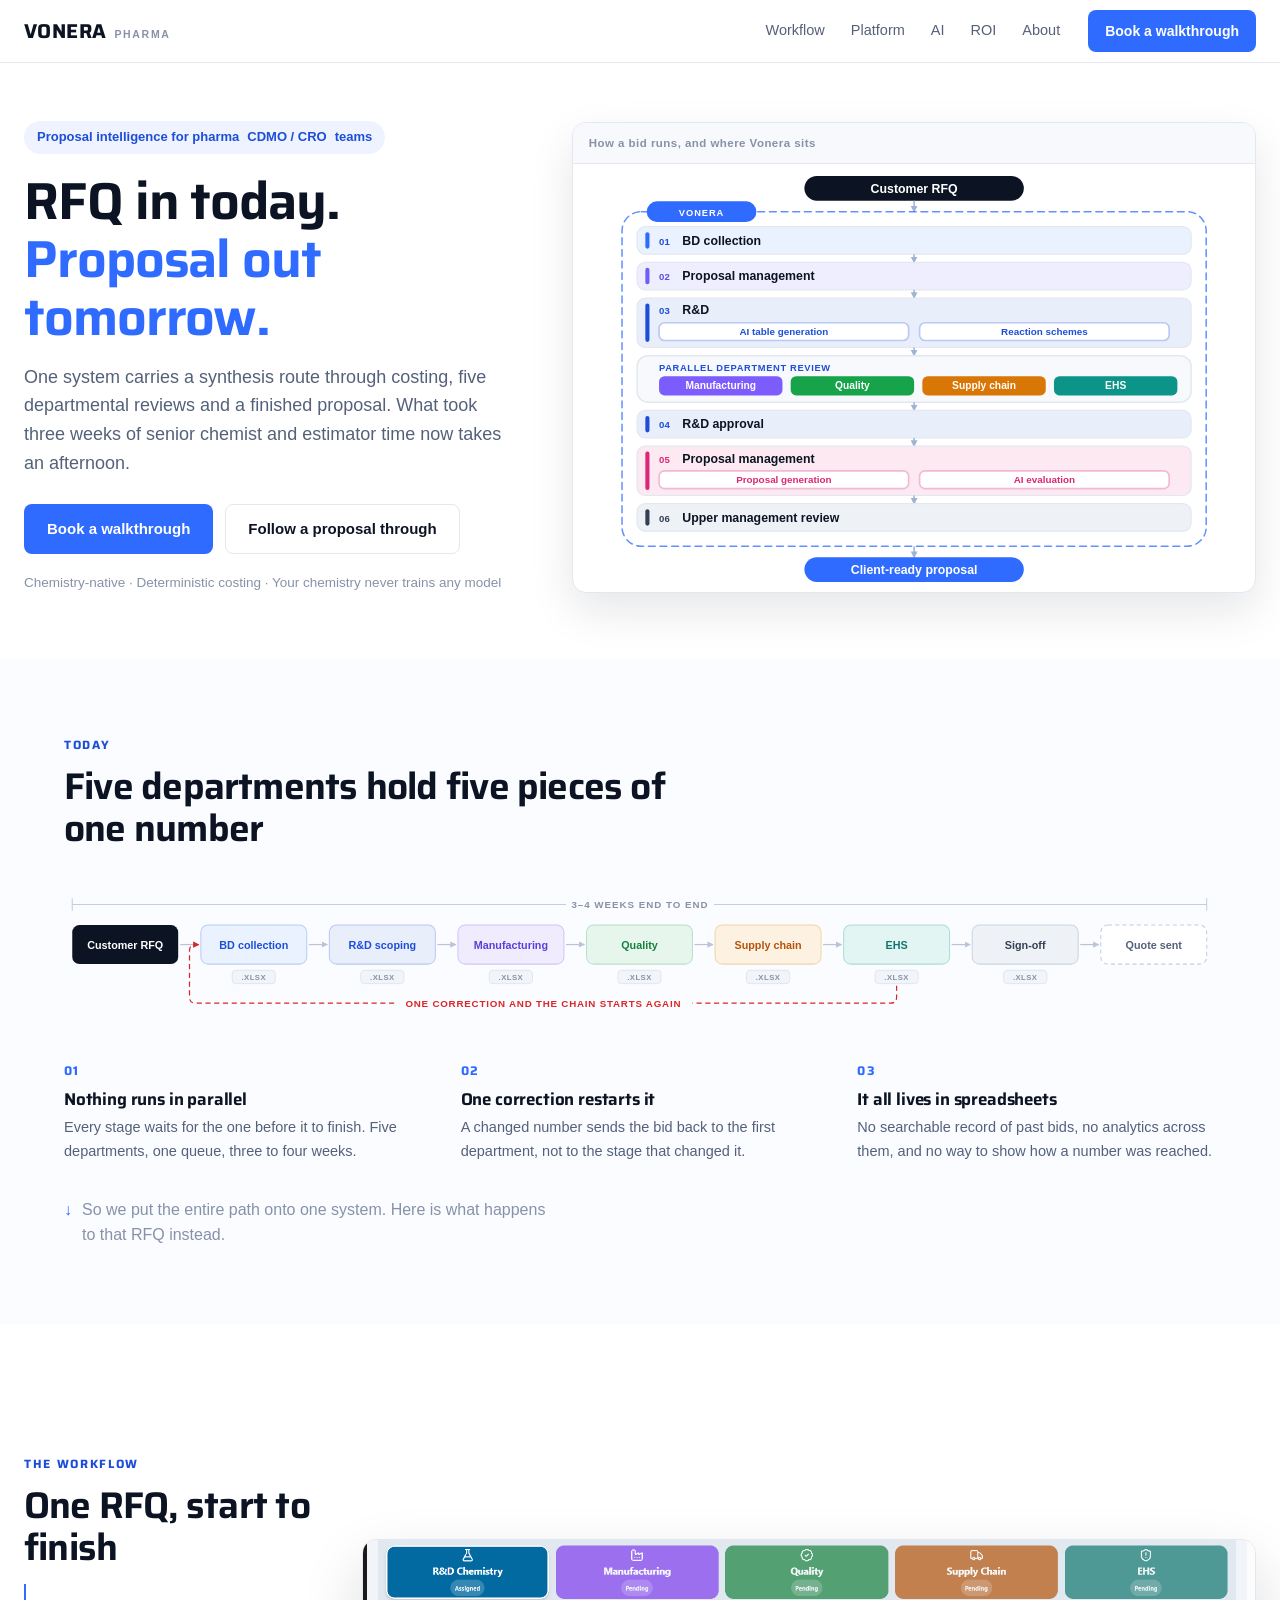
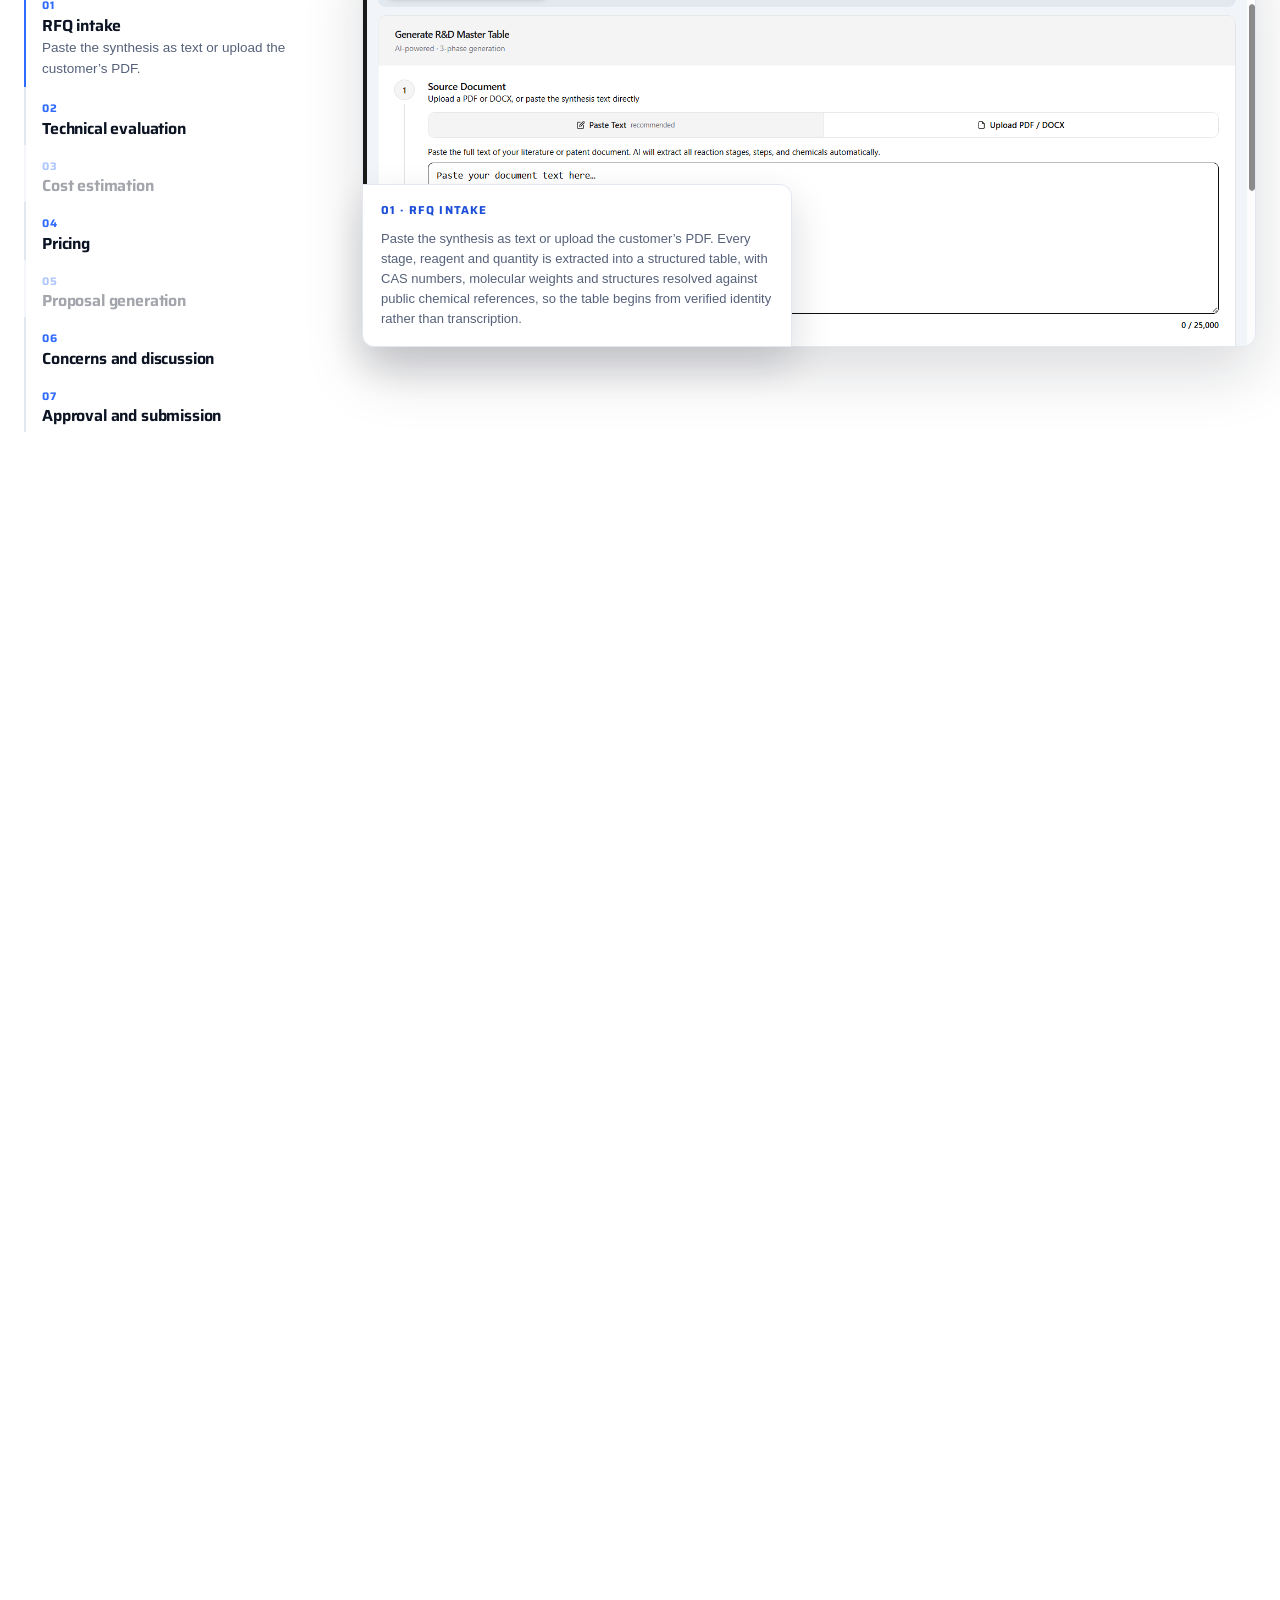
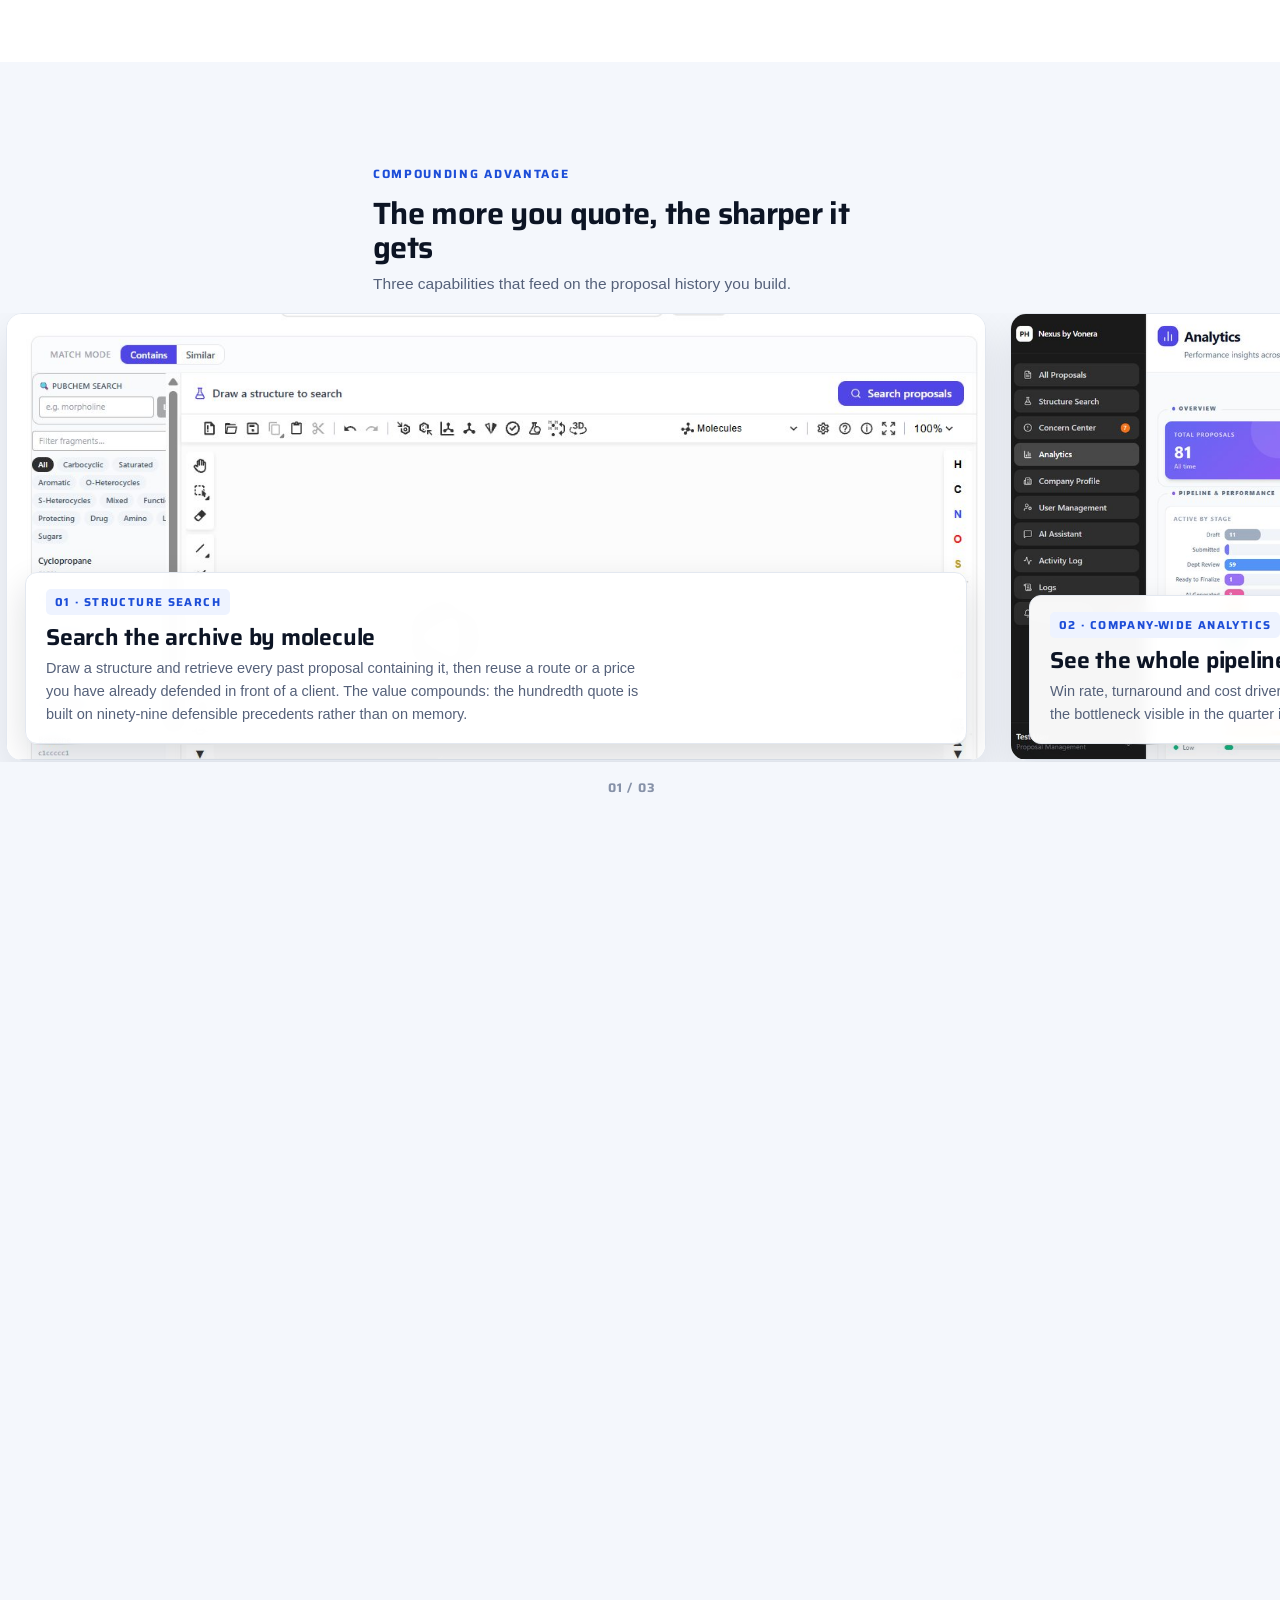
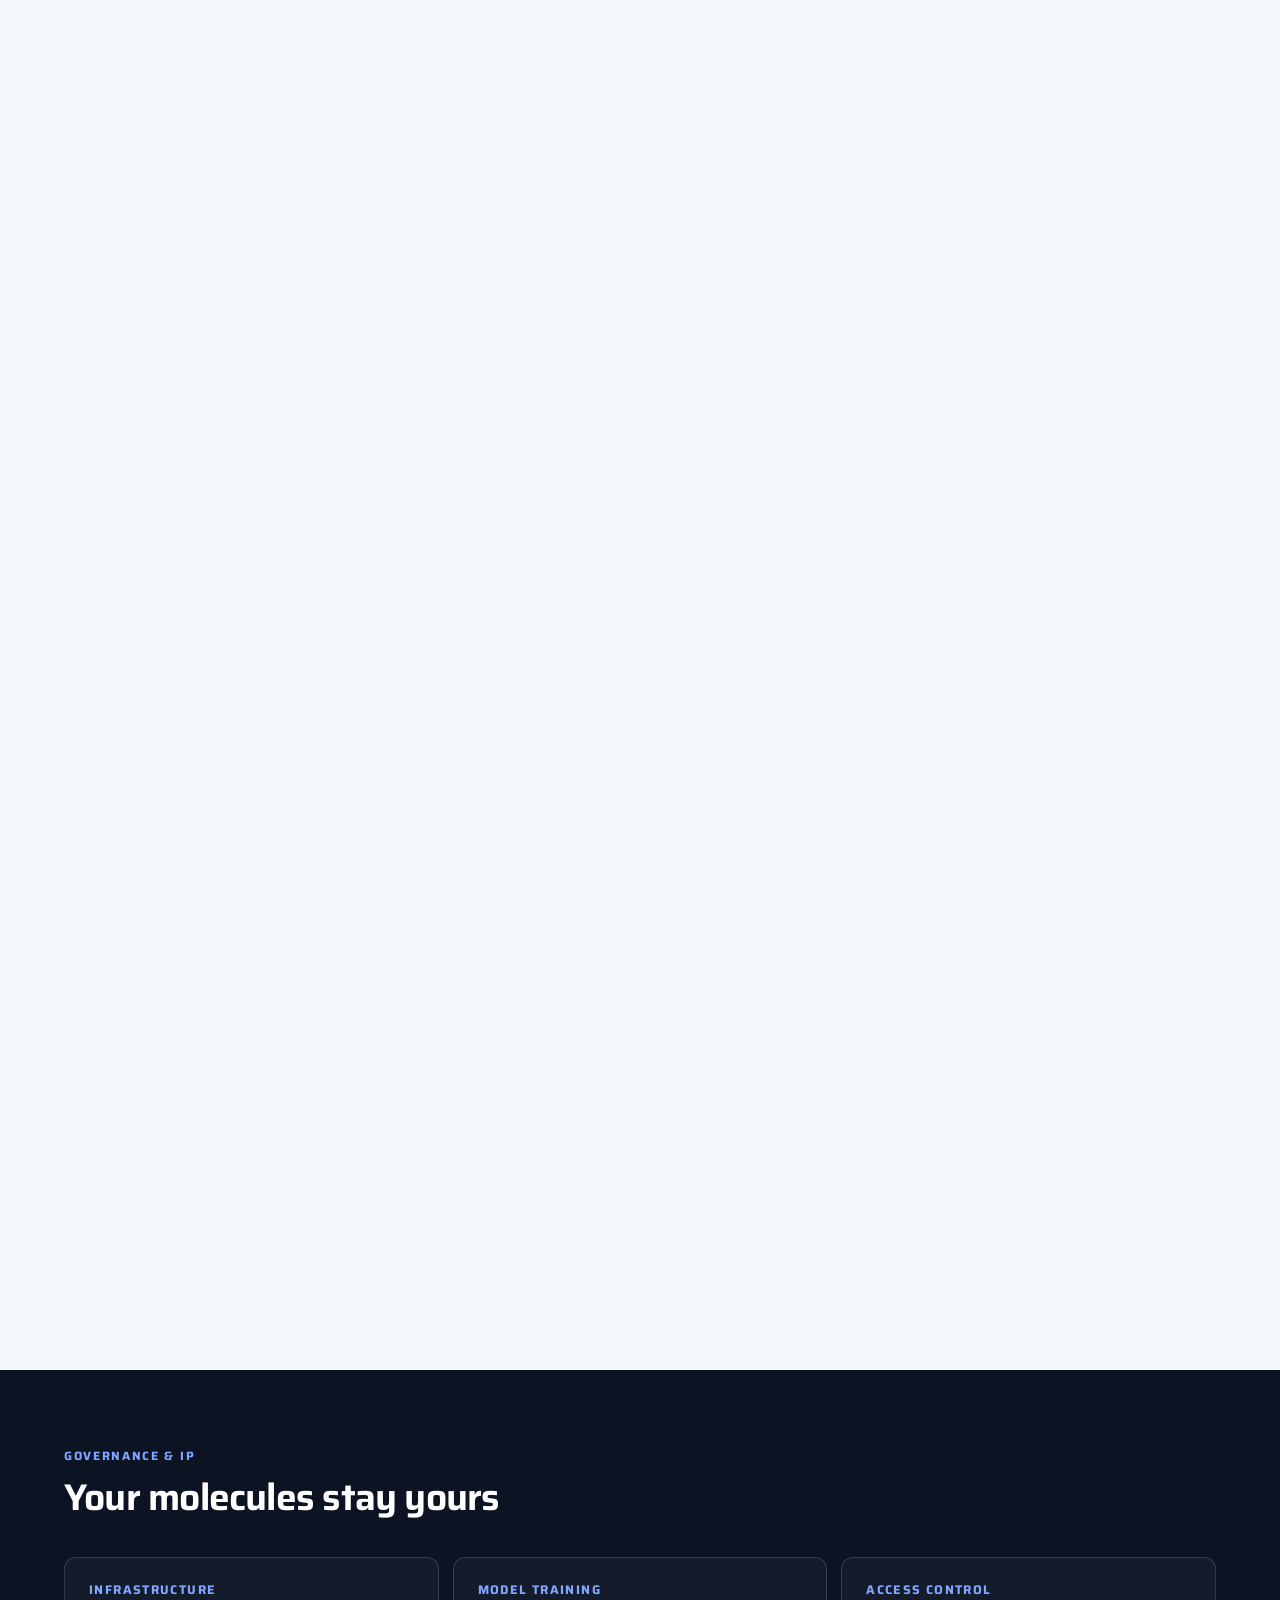
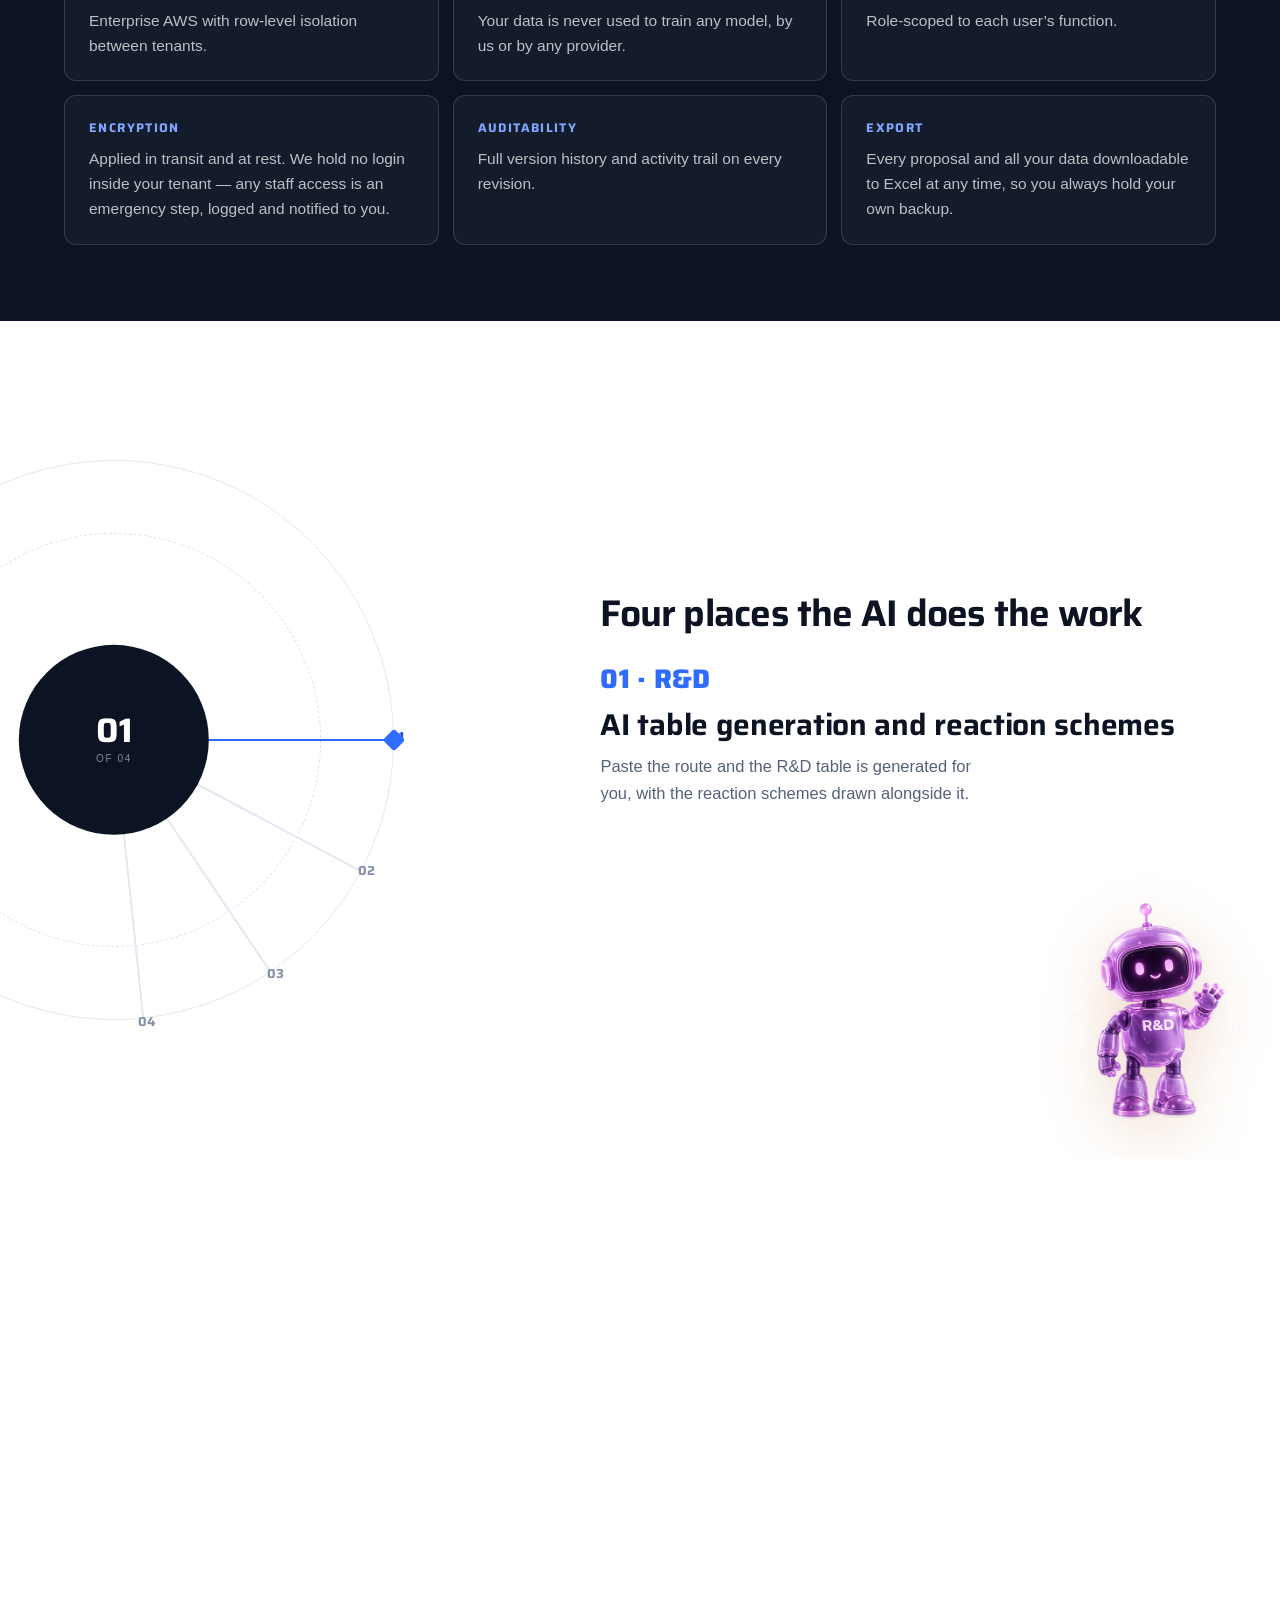
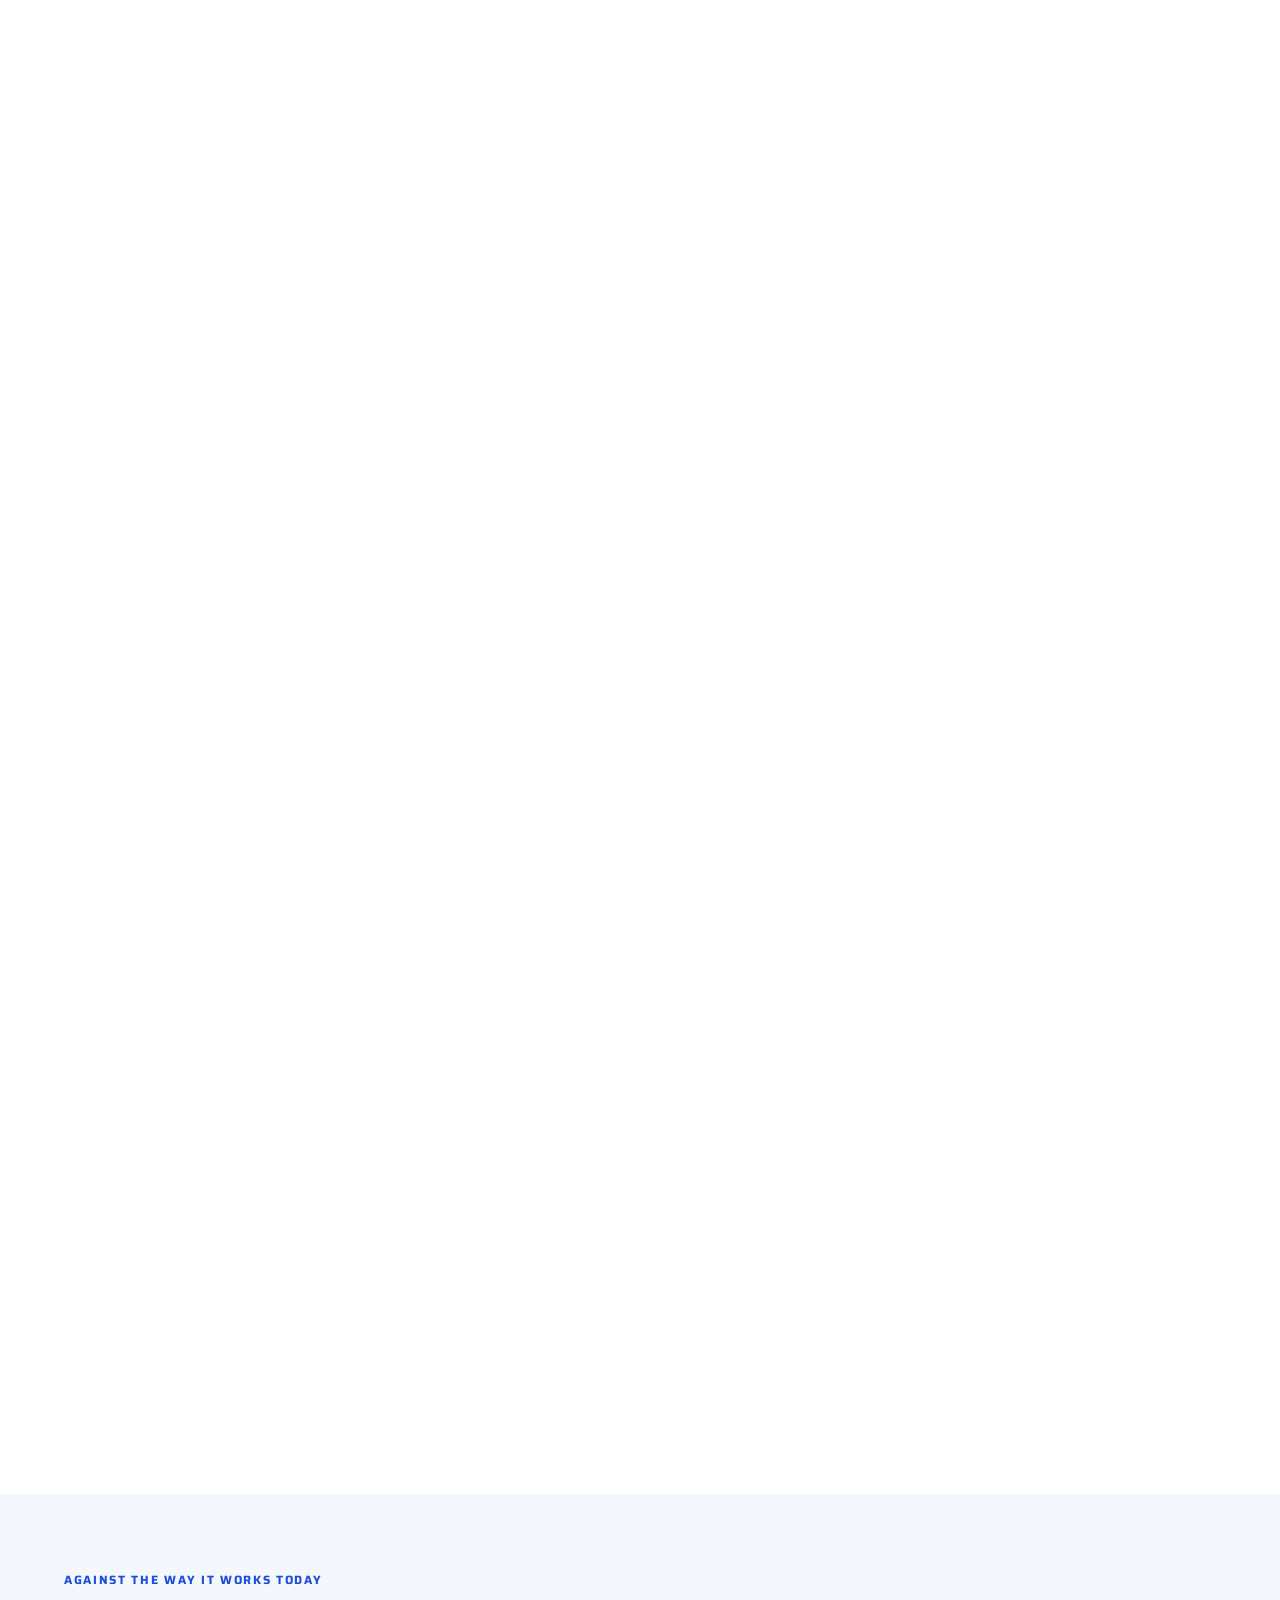
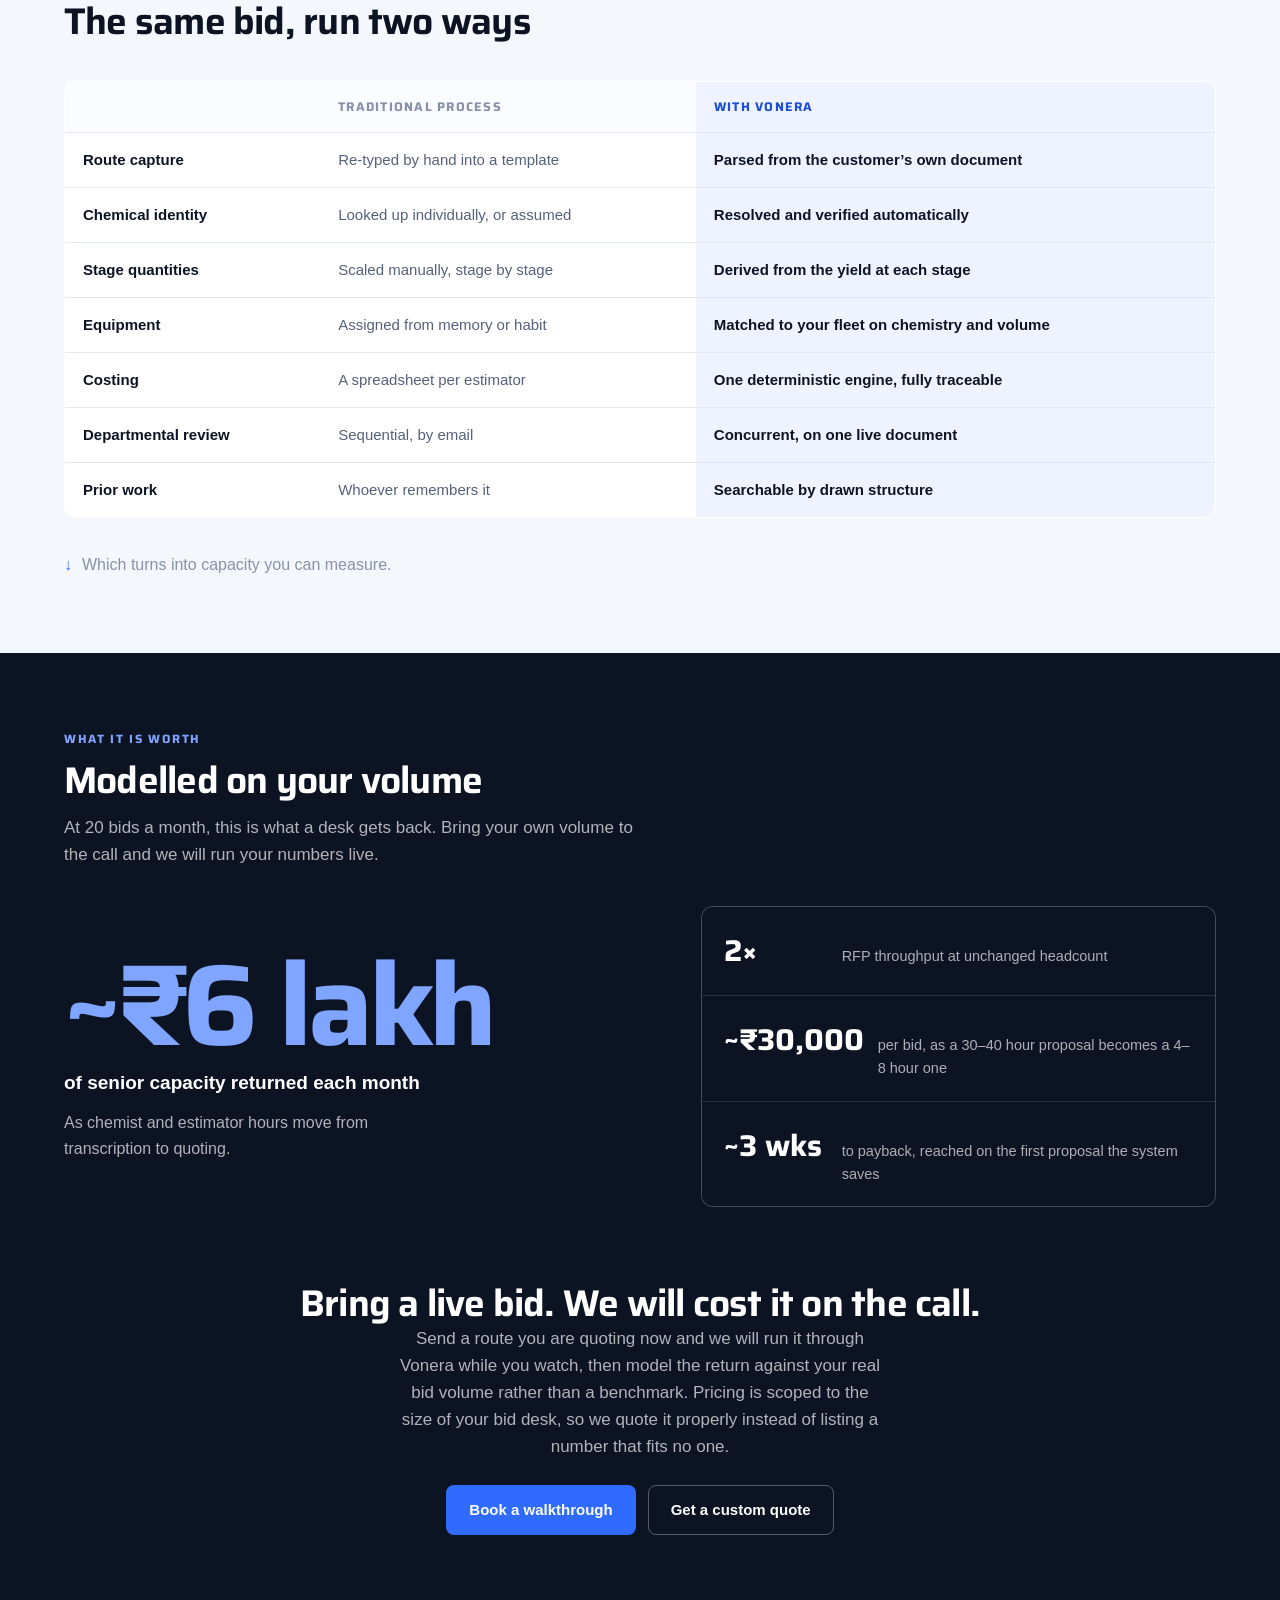
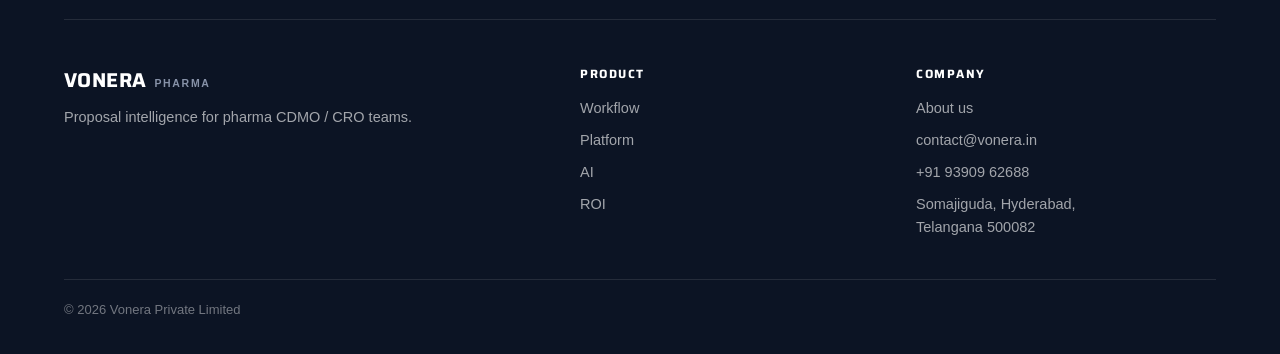
==== index.html @ 65f508df "Encryption card: no standing Vonera login, break-glass access only" ====
<!DOCTYPE html>
<html lang="en-IN">
<head>
<meta charset="UTF-8">
<meta name="viewport" content="width=device-width,initial-scale=1">
<title>Vonera — Proposal Intelligence for Pharma CDMO / CRO</title>
<link rel="icon" type="image/png" href="assets/favicon.png">
<meta name="description" content="Vonera carries a customer's synthesis route through costing, five departmental reviews and a branded proposal on one system that reads the chemistry rather than merely storing it.">
<style>
@font-face{font-family:'Saira';src:url('assets/Saira-Var.ttf') format('truetype');font-weight:100 900;font-style:normal;font-display:swap}
:root{
  --bg:#FFFFFF;--tint:#F4F7FC;--tint2:#FAFCFF;
  --ink:#0C1424;--mut:#55617A;--faint:#8792A8;
  --line:#E3E8F0;--blue:#2F6BFF;--blue-dk:#1D4ED8;--blue-tint:#EEF3FF;
  --sans:-apple-system,BlinkMacSystemFont,"Segoe UI",Roboto,"Helvetica Neue",Arial,sans-serif;
  --display:'Saira',var(--sans);--wrap:1200px;--wide:1620px;--navh:62px;
}
*{margin:0;padding:0;box-sizing:border-box}
html{-webkit-text-size-adjust:100%;scroll-behavior:smooth}
body{background:var(--bg);color:var(--ink);font-family:var(--sans);font-size:16px;line-height:1.6;-webkit-font-smoothing:antialiased}
img{display:block;max-width:100%}
a{color:inherit;text-decoration:none}
h1,h2,h3{font-family:var(--display);font-weight:650;letter-spacing:-.021em;line-height:1.12}
h1{font-size:clamp(32px,4.2vw,52px)}
h2{font-size:clamp(25px,2.9vw,38px)}
h3{font-size:17px;letter-spacing:-.01em}
.wrap{max-width:var(--wrap);margin:0 auto;padding:0 24px}
.wrap-wide{max-width:var(--wide);margin:0 auto;padding:0 24px}
section{padding:76px 0}
.tint{background:var(--tint)}.tint2{background:var(--tint2)}
.dark{background:var(--ink);color:#fff}
.dark h2,.dark h3{color:#fff}.dark p{color:rgba(255,255,255,.68)}
.eyebrow{font-family:var(--display);font-size:12px;font-weight:700;letter-spacing:.14em;text-transform:uppercase;color:var(--blue-dk);margin-bottom:12px}
.dark .eyebrow{color:#7FA5FF}
.lede{color:var(--mut);font-size:17px;max-width:62ch}
.dark .lede{color:rgba(255,255,255,.68)}
.sec-head{margin-bottom:38px;max-width:70ch}
.sec-head h2+.lede{margin-top:12px}
.handoff{margin-top:34px;font-size:16px;color:var(--faint);max-width:56ch;display:flex;gap:10px}
.handoff::before{content:"↓";color:var(--blue);font-weight:700}
.dark .handoff{color:rgba(255,255,255,.5)}

.nav{position:sticky;top:0;z-index:60;background:rgba(255,255,255,.93);backdrop-filter:saturate(180%) blur(12px);border-bottom:1px solid var(--line)}
.nav-in{max-width:var(--wide);margin:0 auto;padding:0 24px;height:var(--navh);display:flex;align-items:center;gap:28px}
.brand{font-family:var(--display);font-weight:700;font-size:20px;letter-spacing:.02em;display:flex;align-items:baseline;gap:8px}
.brand span{font-family:var(--sans);font-size:10.5px;font-weight:600;letter-spacing:.16em;color:var(--faint);text-transform:uppercase}
.nav-links{display:flex;gap:26px;margin-left:auto}
.nav-links a{font-size:14.5px;color:var(--mut);font-weight:500}
.nav-links a:hover{color:var(--ink)}
.nav-cta{display:flex;align-items:center;gap:12px}
.btn{display:inline-flex;align-items:center;justify-content:center;gap:8px;font-weight:600;font-size:15px;padding:12px 22px;border-radius:8px;border:1px solid transparent;cursor:pointer;white-space:nowrap;transition:background .18s,border-color .18s,color .18s}
.btn-pri{background:var(--blue);color:#fff}.btn-pri:hover{background:var(--blue-dk)}
.btn-sec{background:#fff;color:var(--ink);border-color:var(--line)}.btn-sec:hover{border-color:var(--blue);color:var(--blue-dk)}
.btn-sm{padding:9px 16px;font-size:14px}
.dark .btn-sec{background:transparent;color:#fff;border-color:rgba(255,255,255,.3)}.dark .btn-sec:hover{border-color:#fff}
.burger{display:none;margin-left:auto;background:none;border:1px solid var(--line);border-radius:8px;padding:9px 11px;cursor:pointer}
.burger i{display:block;width:18px;height:2px;background:var(--ink);border-radius:2px}.burger i+i{margin-top:4px}

/* 1 hero */
.hero{padding:58px 0 66px}
.hero-grid{display:grid;grid-template-columns:minmax(0,.92fr) minmax(0,1.28fr);gap:56px;align-items:center}
.badge{display:inline-flex;gap:8px;background:var(--blue-tint);color:var(--blue-dk);font-size:13px;font-weight:600;padding:6px 13px;border-radius:100px;margin-bottom:18px}
.hero h1{margin-bottom:16px}.hero h1 em{font-style:normal;color:var(--blue)}
.hero .lede{font-size:18px;max-width:50ch}
.hero-cta{display:flex;gap:12px;margin-top:26px;flex-wrap:wrap}
.hero-note{margin-top:18px;font-size:13.5px;color:var(--faint)}
.shot{border:1px solid var(--line);border-radius:12px;overflow:hidden;background:#fff;box-shadow:0 18px 44px rgba(12,20,36,.10)}
.shot-bar{display:flex;align-items:center;gap:6px;padding:9px 12px;background:#F7F9FC;border-bottom:1px solid var(--line)}
.shot-bar i{width:9px;height:9px;border-radius:50%;background:#D6DCE6}
.shot-bar span{margin-left:8px;font-size:11.5px;color:var(--faint)}


/* hero workflow diagram — first-pass layout, to be iterated on */
.flowcard{background:#fff;border:1px solid var(--line);border-radius:14px;overflow:hidden;box-shadow:0 18px 44px rgba(12,20,36,.10)}
.flowcard .flow-wrap{overflow-x:auto}
.flowcard-top{padding:11px 16px;background:#F7F9FC;border-bottom:1px solid var(--line);display:flex;align-items:center;gap:12px}
.flowcard-top span{font-size:11.5px;font-weight:600;letter-spacing:.04em;color:var(--faint)}
.flow-view{display:none;margin-left:auto;flex:none;background:#fff;border:1px solid var(--line);border-radius:7px;color:var(--blue);font-family:inherit;font-size:12px;font-weight:700;letter-spacing:.03em;padding:6px 14px;cursor:pointer}
.flow-view:hover{border-color:var(--blue)}
.flow-modal{display:none;position:fixed;inset:0;z-index:120;background:rgba(12,20,36,.55);padding:14px;align-items:center;justify-content:center}
.flow-modal.open{display:flex}
.flow-modal-panel{background:#fff;border-radius:14px;width:100%;max-width:760px;max-height:100%;display:flex;flex-direction:column;overflow:hidden;box-shadow:0 24px 60px rgba(12,20,36,.35)}
.flow-modal-top{display:flex;align-items:center;gap:12px;padding:11px 8px 11px 16px;background:#F7F9FC;border-bottom:1px solid var(--line)}
.flow-modal-top span{font-size:11.5px;font-weight:600;letter-spacing:.04em;color:var(--faint)}
.flow-close{margin-left:auto;flex:none;background:none;border:0;color:var(--ink);font-size:26px;line-height:1;padding:2px 12px;cursor:pointer}
.flow-modal-body{overflow:auto;-webkit-overflow-scrolling:touch}
/* fit the whole diagram in the overlay rather than making it scroll again */
.flow-modal .flow{min-width:0}
.flow{display:block;width:100%;min-width:400px;height:auto;padding:12px 12px 10px;font-family:var(--sans)}
.flow text{font-size:9px;font-weight:600;fill:var(--ink)}
.flow .num{font-size:7px;font-weight:800;letter-spacing:.01em}
.flow .t-sm{font-size:6.8px;font-weight:700;fill:var(--blue-dk);letter-spacing:.07em;text-transform:uppercase}
.flow .t-c{font-size:7.2px;font-weight:600}
.flow .t-w{fill:#fff}
.flow .t-w2{fill:#fff;font-size:7.5px;font-weight:700}
.flow .t-tag{fill:#fff;font-size:6.8px;font-weight:700;letter-spacing:.1em}
.flow .bx{fill:none;stroke:var(--blue);stroke-width:1.1;stroke-dasharray:5 3.5;stroke-linecap:round;opacity:.75}
.flow .tag{fill:var(--blue)}
.flow .nd{stroke:var(--line);stroke-width:.9}
.flow .band{fill:#F7F9FC;stroke:var(--line);stroke-width:1.1}
.flow .chip{fill:#fff;stroke-width:1.2}
.flow .dchip{stroke:none}
.flow .accent{stroke:none}
.flow .pill-in{fill:var(--ink)}
.flow .pill-out{fill:var(--blue)}
.flow .ar{stroke:#9FB3D4;stroke-width:1.1;fill:none;marker-end:url(#fcAr)}

/* per-stage colour identity, so every box reads as its own thing at a glance */
.flow .fill-1{fill:#EAF1FF}      .flow .fill-1-solid{fill:#2F6BFF}   .flow .c-1{fill:#1D4ED8}
.flow .fill-2{fill:#EFEEFE}      .flow .fill-2-solid{fill:#6D5EF5}   .flow .c-2{fill:#5B4FE0}
.flow .fill-3{fill:#E9EEFB}      .flow .fill-3-solid{fill:#1D4ED8}   .flow .c-3{fill:#1D4ED8}
.flow .fill-5{fill:#FCE9F2}      .flow .fill-5-solid{fill:#DB2777}   .flow .c-5{fill:#DB2777}
.flow .fill-6{fill:#EEF1F5}      .flow .fill-6-solid{fill:#334155}   .flow .c-6{fill:#334155}
.flow .chip-3{stroke:#B9C9F5}    .flow .chip-3.t-c,.flow text.c-3{fill:#1D4ED8}
.flow .chip-5{stroke:#F3B8D6}    .flow .chip-5.t-c{fill:#DB2777}
.flow .fill-mfg{fill:#7C5CFC}
.flow .fill-qa{fill:#16A34A}
.flow .fill-sc{fill:#D97706}
.flow .fill-ehs{fill:#0D9488}

/* 2 problem row — three across, one horizontal band */
.costs{display:grid;grid-template-columns:repeat(3,1fr);gap:38px;margin-top:30px}
.cost b{display:block;font-family:var(--display);font-size:12.5px;font-weight:700;color:var(--blue);letter-spacing:.1em;margin-bottom:9px}
.cost h3{margin-bottom:7px}
.cost p{color:var(--mut);font-size:14.5px}

/* 2 alternating cost rows */
.alt{margin-top:10px}
.alt-row{display:grid;grid-template-columns:1fr 1fr;gap:44px;align-items:center;padding:38px 0}
.alt-row+.alt-row{border-top:1px solid var(--line)}
.alt-row .fig{font-family:var(--display);font-size:clamp(72px,9vw,132px);font-weight:700;line-height:.9;letter-spacing:-.04em;
  color:transparent;-webkit-text-stroke:1.5px #C7D3E8}
.alt-row.rev .fig{order:1;text-align:right}
.alt-row.rev .txt{order:2}
.alt-row h3{font-size:22px;margin-bottom:8px}
.alt-row p{color:var(--mut);font-size:15.5px;max-width:46ch}
html.has-js .sl{opacity:0;transform:translateX(-54px);transition:opacity .7s cubic-bezier(.2,.7,.2,1),transform .7s cubic-bezier(.2,.7,.2,1)}
html.has-js .sr{opacity:0;transform:translateX(54px);transition:opacity .7s cubic-bezier(.2,.7,.2,1),transform .7s cubic-bezier(.2,.7,.2,1)}
html.has-js .sl.in,html.has-js .sr.in{opacity:1;transform:none}

/* 3 workflow scene — bigger visual + detail panel */
.scene{position:relative;padding:0}
.scene-sticky{position:sticky;top:var(--navh);height:calc(100vh - var(--navh));min-height:560px;display:flex;align-items:center}
.scene-track{height:300vh}
.scene-grid{display:grid;grid-template-columns:minmax(0,.5fr) minmax(0,1.5fr);gap:40px;align-items:center;width:100%}
.scene-head{margin-bottom:16px}
.rail{list-style:none}
.stage{padding:7px 0 7px 16px;border-left:2px solid var(--line);cursor:pointer;transition:border-color .35s,opacity .35s}
.stage.on{border-left-color:var(--blue)}
.stage:not(.on){opacity:.38}
.stage b{font-family:var(--display);font-size:11px;font-weight:700;color:var(--blue);letter-spacing:.1em}
.stage h3{margin:0;font-size:16px}
.stage p{font-size:13.5px;color:var(--mut);max-height:0;overflow:hidden;opacity:0;transition:max-height .4s ease,opacity .3s}
.stage.on p{max-height:70px;opacity:1;margin-top:2px}
.stage-vis{position:relative}
.screens{position:relative;aspect-ratio:1500/683;width:100%;max-height:calc(100vh - 196px);margin-inline:auto;border:1px solid var(--line);border-radius:14px;overflow:hidden;background:#fff;box-shadow:0 26px 60px rgba(12,20,36,.15)}
.screen{position:absolute;inset:0;opacity:0;transform:scale(1.015);transition:opacity .5s ease,transform .5s ease}
.screen.on{opacity:1;transform:none}
.screen img{width:100%;height:100%;object-fit:cover;object-position:top center}
/* the detail pop-up */
.details{position:absolute;left:0;bottom:0;height:170px;width:min(430px,56%);margin:0;z-index:3}
.detail{position:absolute;bottom:0;left:0;right:0;background:#fff;border:1px solid var(--line);border-radius:0 12px 0 12px;
  padding:16px 18px;box-shadow:0 18px 40px rgba(12,20,36,.16);opacity:0;transform:translateY(10px);
  transition:opacity .45s ease,transform .45s ease;pointer-events:none}
.detail.on{opacity:1;transform:none;pointer-events:auto}
.detail b{display:block;font-family:var(--display);font-size:11.5px;font-weight:700;letter-spacing:.1em;text-transform:uppercase;color:var(--blue-dk);margin-bottom:9px}
.detail ul{list-style:none}
.detail p{font-size:13px;color:var(--mut);line-height:1.55}
.detail li:last-child{margin-bottom:0}
.detail li::before{content:"";position:absolute;left:0;top:8px;width:7px;height:7px;border-radius:2px;background:var(--blue)}

/* 4 horizontal scroller */
.hs{position:relative;padding:0}
.hs-sticky{position:sticky;top:var(--navh);height:calc(100vh - var(--navh));min-height:560px;
  display:flex;flex-direction:column;justify-content:center;gap:16px;overflow:hidden}
.hs-track{height:230vh}
.hs-head{max-width:60ch}
.hs-head h2{font-size:clamp(23px,2.4vw,32px);margin-bottom:8px}
.hs-head .lede{font-size:15.5px}
.hs-viewport{overflow:hidden;width:100%}
.hs-row{display:flex;gap:24px;padding:0 max(24px,calc((100vw - var(--wide))/2 + 24px));will-change:transform}
.hs-card{position:relative;flex:0 0 min(980px,78vw);background:#fff;border:1px solid var(--line);border-radius:16px;overflow:hidden;box-shadow:0 18px 44px rgba(12,20,36,.10)}
.hs-shot{background:#F7F9FC;border-bottom:1px solid var(--line);overflow:hidden}
.hs-shot img{width:100%;aspect-ratio:1500/683;max-height:calc(100vh - 236px);object-fit:cover;object-position:top center}
.hs-body{position:absolute;left:18px;right:18px;bottom:16px;background:rgba(255,255,255,.96);backdrop-filter:blur(8px);
  border:1px solid var(--line);border-radius:12px;padding:15px 20px 17px;box-shadow:0 14px 34px rgba(12,20,36,.14)}
.hs-tag{display:inline-block;font-family:var(--display);font-size:11.5px;font-weight:700;letter-spacing:.12em;
  text-transform:uppercase;color:var(--blue-dk);background:var(--blue-tint);padding:4px 9px;border-radius:5px;margin-bottom:10px}
.hs-body h3{font-size:clamp(18px,1.9vw,23px);margin-bottom:6px}
.hs-body p{color:var(--mut);font-size:14.5px;max-width:74ch}
.hs-meter{display:flex;align-items:center;gap:16px}
.hs-meter span{font-family:var(--display);font-size:12.5px;font-weight:700;letter-spacing:.1em;color:var(--faint)}
.hs-meter i{flex:1;max-width:240px;height:3px;background:var(--line);border-radius:3px;overflow:hidden;display:block}
.hs-meter b{display:block;height:100%;width:33%;background:var(--blue);border-radius:3px;transition:width .18s linear}

/* 5 AI wheel scene */
.wheel-scene{position:relative;padding:0}
.wheel-sticky{position:sticky;top:var(--navh);height:calc(100vh - var(--navh));display:flex;align-items:center;overflow:hidden}
.wheel-track{height:215vh}
.wheel-grid{display:grid;grid-template-columns:minmax(0,.9fr) minmax(0,1.1fr);gap:40px;align-items:center;width:100%}
.wheel{position:relative;width:min(560px,46vw);aspect-ratio:1;margin-left:min(-190px,-14vw)}
.wheel-ring{position:absolute;inset:0;border-radius:50%;border:1px solid var(--line)}
.wheel-ring.r2{inset:13%;border-style:dashed;border-color:#D9E2F2}
.wheel-rot{position:absolute;inset:0;transition:transform .7s cubic-bezier(.2,.7,.2,1)}
.tick{position:absolute;left:50%;top:50%;width:0;height:0;transform:rotate(var(--a))}
.tick i{position:absolute;left:0;top:-1px;width:calc(min(280px,23vw));height:2px;background:var(--line);transform-origin:left center;transition:background .35s}
.tick em{position:absolute;left:calc(min(280px,23vw) - 4px);top:-13px;font-family:var(--display);font-size:13px;font-weight:700;
  color:var(--faint);font-style:normal;transition:color .35s;transform:rotate(calc(-1 * var(--a) - var(--r,0deg)))}
.tick.on i{background:var(--blue)}
.tick.on em{color:var(--blue-dk)}
.wheel-hub{position:absolute;left:50%;top:50%;transform:translate(-50%,-50%);width:34%;aspect-ratio:1;border-radius:50%;
  background:var(--ink);color:#fff;display:flex;flex-direction:column;align-items:center;justify-content:center;text-align:center}
.wheel-hub b{font-family:var(--display);font-size:34px;font-weight:700;line-height:1}
.wheel-hub span{font-size:10px;letter-spacing:.16em;text-transform:uppercase;color:rgba(255,255,255,.5);margin-top:4px}
.wheel-pointer{position:absolute;left:calc(50% + min(280px,23vw));top:50%;width:16px;height:16px;transform:translate(-50%,-50%) rotate(45deg);
  background:var(--blue);border-radius:3px}
.wheel-text{position:relative;min-height:230px}
.wtext{position:absolute;inset:0;opacity:0;transform:translateY(16px);transition:opacity .5s ease,transform .5s ease;pointer-events:none}
.wtext.on{opacity:1;transform:none;pointer-events:auto}
.wtext b{display:block;font-family:var(--display);font-size:clamp(20px,2.1vw,27px);font-weight:800;color:var(--blue);letter-spacing:.01em;margin-bottom:6px}
.wtext h3{font-size:clamp(22px,2.4vw,30px);margin:8px 0 12px}
.wtext p{color:var(--mut);font-size:16.5px;max-width:44ch}

/* AI mascot — appears on the Manufacturing step only */
.ai-bot{position:absolute;right:2.5vw;bottom:0;width:clamp(150px,15vw,230px);height:auto;
  opacity:0;transform:translateY(26px) scale(.96);pointer-events:none;z-index:4;
  transition:opacity .5s cubic-bezier(.2,.7,.2,1),transform .5s cubic-bezier(.2,.7,.2,1);
  filter:drop-shadow(0 14px 30px rgba(180,90,20,.22))}
.ai-bot.on{opacity:1;transform:none}
@media(prefers-reduced-motion:reduce){.ai-bot{transition:none}}
@media(max-width:899px){.ai-bot{display:none}}

/* 6 comparison */
.cmp-wrap{overflow-x:auto}
.cmp{width:100%;border-collapse:collapse;border:1px solid var(--line);border-radius:12px;overflow:hidden;background:#fff}
.cmp th,.cmp td{padding:15px 18px;text-align:left;font-size:15px;border-bottom:1px solid var(--line)}
.cmp thead th{font-family:var(--display);font-size:12.5px;font-weight:700;letter-spacing:.1em;text-transform:uppercase;background:#FAFCFF;color:var(--faint)}
.cmp thead th:last-child{color:var(--blue-dk);background:var(--blue-tint)}
.cmp tbody tr:last-child td{border-bottom:none}
.cmp td:first-child{font-weight:600}
.cmp td:nth-child(2){color:var(--mut)}
.cmp td:last-child{background:var(--blue-tint);font-weight:600}

/* 7 ROI — asymmetric */
.roi{display:grid;grid-template-columns:1.15fr 1fr;gap:44px;align-items:center}
.roi-hero b{display:block;font-family:var(--display);font-size:clamp(64px,9vw,124px);font-weight:700;line-height:.92;letter-spacing:-.035em;color:#7FA5FF}
.roi-hero span{display:block;font-size:19px;font-weight:600;color:#fff;margin-top:10px}
.roi-hero p{margin-top:12px;max-width:38ch}
.roi-side{display:flex;flex-direction:column;gap:1px;background:rgba(255,255,255,.12);border:1px solid rgba(255,255,255,.12);border-radius:12px;overflow:hidden}
.roi-side div{background:var(--ink);padding:20px 22px;display:flex;align-items:baseline;gap:14px}
/* flex:none — otherwise the number is shrunk to min-width and spills over the label */
.roi-side b{font-family:var(--display);font-size:30px;font-weight:700;color:#fff;min-width:104px;flex:none;white-space:nowrap}
.roi-side span{font-size:14.5px;color:rgba(255,255,255,.66)}
.stat-note{margin-top:20px;font-size:13px;color:rgba(255,255,255,.42)}

/* 8 governance — spec sheet */
.spec{display:grid;grid-template-columns:repeat(3,minmax(0,1fr));gap:14px}

/* section 2: the problem on the left, governance in a dark panel on the right */

/* how a bid runs today: one queue, left to right */
.oldflow-wrap{overflow-x:auto;margin:0 0 38px}
.oldflow{display:block;width:100%;min-width:920px;height:auto;font-family:var(--sans)}
.oldflow text{font-size:10.5px;font-weight:600;fill:var(--mut)}
.oldflow .of-nd{fill:#fff;stroke:#D9E0EC;stroke-width:1}
.oldflow .of-bd{fill:#EAF1FF;stroke:#BACDF7}    .oldflow .t-bd{fill:#1D4ED8}
.oldflow .of-rd{fill:#E9EEFB;stroke:#B9C9F5}    .oldflow .t-rd{fill:#1D4ED8}
.oldflow .of-mfg{fill:#F0ECFE;stroke:#CFC4FB}   .oldflow .t-mfg{fill:#5B3FD9}
.oldflow .of-qa{fill:#E7F6EC;stroke:#B7E2C6}    .oldflow .t-qa{fill:#15803D}
.oldflow .of-sc{fill:#FDF2E2;stroke:#F0D6AA}    .oldflow .t-sc{fill:#B45309}
.oldflow .of-ehs{fill:#E3F5F3;stroke:#A9DDD8}   .oldflow .t-ehs{fill:#0F766E}
.oldflow .of-sign{fill:#EEF1F5;stroke:#CBD5E1}  .oldflow .t-sign{fill:#334155}
.oldflow .of-start{fill:var(--ink);stroke:none}
.oldflow .of-end{fill:#fff;stroke:#C3CDDE;stroke-width:1;stroke-dasharray:4 3}
.oldflow .of-w{fill:#fff}
.oldflow .of-ar{stroke:#B9C4D6;stroke-width:1.2;fill:none;marker-end:url(#ofAr)}
.oldflow .of-dim{stroke:#C3CDDE;stroke-width:1;fill:none}
.oldflow .of-dimt{font-size:9.5px;font-weight:700;letter-spacing:.1em;fill:var(--faint)}
.oldflow .of-chip{fill:#F1F4F9;stroke:#DFE5EF;stroke-width:.9}
.oldflow .of-chipt{font-size:7.5px;font-weight:700;letter-spacing:.06em;fill:#8792A8}
.oldflow .of-loop{stroke:#DC2626;stroke-width:1.2;fill:none;stroke-dasharray:5 3.5;marker-end:url(#ofLoop)}
.oldflow .of-loop-tail{marker-end:none}
.oldflow .of-loopt{font-size:9.5px;font-weight:700;letter-spacing:.08em;fill:#DC2626}
.spec>div{padding:22px 24px;border:1px solid rgba(255,255,255,.14);border-radius:12px;background:rgba(255,255,255,.035)}
.spec dt{font-family:var(--display);font-size:12.5px;font-weight:700;letter-spacing:.11em;text-transform:uppercase;color:#7FA5FF;margin-bottom:9px}
.spec dd{color:rgba(255,255,255,.72);font-size:15.5px;margin:0}

/* 9 close */
.close{text-align:center;padding-bottom:84px}
.close p{max-width:52ch;margin:0 auto 24px;font-size:17px}
.close-cta{display:flex;gap:12px;justify-content:center;flex-wrap:wrap}

footer{background:var(--ink);color:rgba(255,255,255,.62);padding:0 0 34px}
.foot{display:grid;grid-template-columns:1.6fr 1fr 1fr;gap:36px;padding-top:44px;border-top:1px solid rgba(255,255,255,.10)}
.foot h4{font-family:var(--display);font-size:12px;font-weight:700;letter-spacing:.13em;text-transform:uppercase;color:#fff;margin-bottom:14px}
.foot a,.foot p{display:block;font-size:14.5px;margin-bottom:9px;color:rgba(255,255,255,.62)}
.foot a:hover{color:#fff}.foot .brand{color:#fff;margin-bottom:10px}
.foot-btm{margin-top:30px;padding-top:20px;border-top:1px solid rgba(255,255,255,.10);font-size:13px;color:rgba(255,255,255,.42)}

html.has-js .rv{opacity:0;transform:translateY(16px);transition:opacity .55s ease,transform .55s ease}
html.has-js .rv.in{opacity:1;transform:none}
@media(prefers-reduced-motion:reduce){
  html.has-js .rv,html.has-js .sl,html.has-js .sr{transition:none;opacity:1;transform:none}
  .screen,.detail,.wtext,.wheel-rot{transition:none}
  html{scroll-behavior:auto}
}

@media(max-width:1100px){
  .scene-grid{grid-template-columns:minmax(0,.7fr) minmax(0,1.3fr);gap:32px}
}
@media(max-width:1000px){
  .hero-grid{grid-template-columns:1fr;gap:34px}
  .roi{grid-template-columns:1fr;gap:30px}
  .spec{grid-template-columns:repeat(2,minmax(0,1fr))}
}
/* pinning off — everything becomes a plain stack */
@media(max-width:899px){
  .scene-sticky,.wheel-sticky{position:static;height:auto;overflow:visible}
  .scene-track,.wheel-track{display:none}
  .scene,.wheel-scene{padding:76px 0}
  .scene-grid,.wheel-grid{grid-template-columns:1fr;gap:26px}
  .stage{opacity:1;cursor:default}
  .stage:not(.on){opacity:1}
  .stage p{max-height:none;opacity:1;margin-top:2px}
  .details{position:static;height:auto;margin:16px 0 0;width:100%}
  .detail{position:static;opacity:1;transform:none;display:block;box-shadow:none;margin-bottom:12px}
  .detail:last-child{margin-bottom:0}
  /* stacked workflow: each stage carries its own description and screenshot,
     rather than the copy and the visuals sitting in separate columns */
  .scene.stacked .stage-vis{display:none} /* its screens and details now live in the rail */
  .rail-stacked .stage{padding:0 0 34px 16px;border-left-color:var(--blue)}
  .rail-stacked .stage:last-child{padding-bottom:0}
  .rail-stacked .stage h3{font-size:19px;margin-bottom:6px}
  .rail-stacked .stage>p{display:none} /* the detail below says the same thing, at length */
  .rail-stacked .detail{padding:0;margin:0;border:0;border-radius:0;background:none}
  .rail-stacked .detail>b{display:none} /* duplicates the stage heading */
  .rail-stacked .detail p{font-size:15px}
  .rail-stacked .screen{position:static;opacity:1;transform:none;display:block;margin:14px 0 0;
    border:1px solid var(--line);border-radius:12px;overflow:hidden;background:#fff;
    box-shadow:0 14px 32px rgba(12,20,36,.12)}
  .rail-stacked .screen img{width:100%;height:auto;aspect-ratio:1500/683;object-fit:cover;object-position:top center}
  .wheel{display:none}
  /* scroller becomes a native, touch-swipeable carousel */
  .hs-sticky{position:static;height:auto;min-height:0;overflow:visible;gap:20px}
  .hs-track{display:none}
  .hs{padding:76px 0}
  .hs-viewport{overflow-x:auto;overflow-y:hidden;scroll-snap-type:x mandatory;-webkit-overflow-scrolling:touch;
    scrollbar-width:none}
  .hs-viewport::-webkit-scrollbar{display:none}
  .hs-row{transform:none !important;gap:16px;padding:0 18px}
  .hs-card{flex:0 0 86vw;scroll-snap-align:center}
  .hs-shot img{max-height:none}
  .hs-body{position:static;background:#fff;border:0;border-radius:0;box-shadow:none;backdrop-filter:none;padding:16px 20px 20px}
  .hs-meter{display:none}
  .wheel-text{min-height:0}
  .wtext{position:static;opacity:1;transform:none;padding:18px 0;border-bottom:1px solid var(--line)}
  .wtext:last-child{border-bottom:none}
  .alt-row{grid-template-columns:1fr;gap:12px;padding:28px 0}
  .alt-row.rev .fig{order:0;text-align:left}
  .alt-row.rev .txt{order:0}
  html.has-js .sl,html.has-js .sr{transform:translateY(20px)}
}
@media(max-width:860px){
  .nav-links{display:none;position:absolute;top:var(--navh);left:0;right:0;background:#fff;border-bottom:1px solid var(--line);flex-direction:column;gap:0;padding:8px 24px 16px}
  .nav-links.open{display:flex}
  .nav-links a{padding:11px 0;font-size:16px;border-bottom:1px solid var(--line)}
  .burger{display:block}
  .nav-cta .btn{display:none}
}
@media(max-width:760px){
  /* render the diagram larger than the card and let it scroll, rather than
     scaling it down until the labels are unreadable */
  .flow{min-width:600px}
  /* ...but inline that scroll reads as a broken, half-shown diagram, so on
     phones the card collapses to a "View" button that opens the overlay */
  html.has-js .flowcard>.flow-wrap{display:none}
  html.has-js .flow-view{display:block}
  html.has-js .flowcard-top{padding:9px 9px 9px 16px}
}
@media(max-width:760px){
  .costs{grid-template-columns:1fr;gap:24px}
  .spec{grid-template-columns:1fr}
}
@media(max-width:620px){
  section,.scene,.wheel-scene{padding:52px 0}
  .hero{padding:36px 0 48px}
  .wrap,.wrap-wide{padding:0 18px}
  .foot{grid-template-columns:1fr;gap:26px}
  /* keep the real three-column table on phones — tighten the type and fix the
     column widths so it fits the screen instead of scrolling sideways */
  .cmp-wrap{overflow-x:visible}
  .cmp{min-width:0;table-layout:fixed}
  .cmp th,.cmp td{padding:9px 8px;font-size:11.5px;line-height:1.35;overflow-wrap:break-word}
  .cmp thead th{font-size:9px;letter-spacing:.05em}
  .cmp th:first-child,.cmp td:first-child{width:27%}
  /* stack the CTAs full width; nowrap made the longer label spill the button */
  .hero-cta .btn{flex:1 1 100%;min-width:0;white-space:normal}
  .roi-side b{min-width:88px;font-size:26px}
}
</style>
</head>
<body>

<header class="nav">
  <div class="nav-in">
    <a href="#top" class="brand">VONERA <span>Pharma</span></a>
    <nav class="nav-links" id="navLinks">
      <a href="#workflow">Workflow</a><a href="#platform">Platform</a><a href="#ai">AI</a><a href="#roi">ROI</a><a href="about.html">About</a>
    </nav>
    <div class="nav-cta">
      <a class="btn btn-pri btn-sm" href="mailto:contact@vonera.in?subject=Vonera%20walkthrough">Book a walkthrough</a>
      <button class="burger" id="burger" aria-label="Menu" aria-expanded="false"><i></i><i></i><i></i></button>
    </div>
  </div>
</header>

<section class="hero" id="top">
  <div class="wrap-wide hero-grid">
    <div>
      <div class="badge">Proposal intelligence for pharma <b>CDMO / CRO</b> teams</div>
      <h1>RFQ in today.<br><em>Proposal out tomorrow.</em></h1>
      <p class="lede">One system carries a synthesis route through costing, five departmental reviews and a finished proposal. What took three weeks of senior chemist and estimator time now takes an afternoon.</p>
      <div class="hero-cta">
        <a class="btn btn-pri" href="mailto:contact@vonera.in?subject=Vonera%20walkthrough">Book a walkthrough</a>
        <a class="btn btn-sec" href="#workflow">Follow a proposal through</a>
      </div>
      <p class="hero-note">Chemistry-native &middot; Deterministic costing &middot; Your chemistry never trains any model</p>
    </div>
<div class="flowcard">
      <div class="flowcard-top"><span>How a bid runs, and where Vonera sits</span><button class="flow-view" id="flowView" type="button">View</button></div>
      <div class="flow-wrap" id="flowWrap"><svg class="flow" viewBox="0 0 480 296" role="img" aria-label="A customer RFQ is collected by business development, passes to proposal management, is scoped by R&amp;D with AI table generation and reaction schemes, parallelises across manufacturing, quality, supply chain and EHS, converges for R&amp;D approval, returns to proposal management for generation and AI evaluation, goes to upper management review, and leaves as a client-ready proposal.">
        <defs>
          <marker id="fcAr" viewBox="0 0 10 10" refX="8.5" refY="5" markerWidth="4.5" markerHeight="4.5" orient="auto-start-reverse">
            <path d="M0,0 L10,5 L0,10 z" fill="#9FB3D4"/>
          </marker>
        </defs>

        <rect class="pill-in" x="160" y="0" width="160" height="18" rx="9"/>
        <text class="t-w" x="240" y="12.5" text-anchor="middle">Customer RFQ</text>
        <path class="ar" d="M240,18 L240,26"/>

        <rect class="bx" x="27" y="26" width="426" height="244" rx="14"/>
        <rect class="tag" x="45" y="18.5" width="80" height="15" rx="7.5"/>
        <text class="t-tag" x="85" y="29" text-anchor="middle">VONERA</text>

        <rect class="nd fill-1" x="38" y="37" width="404" height="20" rx="6"/>
        <rect class="accent fill-1-solid" x="44" y="41" width="3" height="12" rx="1.5"/>
        <text class="num c-1" x="54" y="50">01</text><text x="71" y="50">BD collection</text>
        <path class="ar" d="M240,57 L240,63"/>

        <rect class="nd fill-2" x="38" y="63" width="404" height="20" rx="6"/>
        <rect class="accent fill-2-solid" x="44" y="67" width="3" height="12" rx="1.5"/>
        <text class="num c-2" x="54" y="76">02</text><text x="71" y="76">Proposal management</text>
        <path class="ar" d="M240,83 L240,89"/>

        <rect class="nd fill-3" x="38" y="89" width="404" height="36" rx="6"/>
        <rect class="accent fill-3-solid" x="44" y="93" width="3" height="28" rx="1.5"/>
        <text class="num c-3" x="54" y="101">03</text><text x="71" y="101">R&amp;D</text>
        <rect class="chip chip-3" x="54" y="107" width="182" height="13" rx="4"/><text class="t-c c-3" x="145" y="116" text-anchor="middle">AI table generation</text>
        <rect class="chip chip-3" x="244" y="107" width="182" height="13" rx="4"/><text class="t-c c-3" x="335" y="116" text-anchor="middle">Reaction schemes</text>
        <path class="ar" d="M240,125 L240,131"/>

        <rect class="band" x="38" y="131" width="404" height="34" rx="8"/>
        <text class="t-sm" x="54" y="142">Parallel department review</text>
        <rect class="dchip fill-mfg" x="54"  y="146" width="90" height="14" rx="4"/><text class="t-w2" x="99"  y="155.5" text-anchor="middle">Manufacturing</text>
        <rect class="dchip fill-qa"  x="150" y="146" width="90" height="14" rx="4"/><text class="t-w2" x="195" y="155.5" text-anchor="middle">Quality</text>
        <rect class="dchip fill-sc"  x="246" y="146" width="90" height="14" rx="4"/><text class="t-w2" x="291" y="155.5" text-anchor="middle">Supply chain</text>
        <rect class="dchip fill-ehs" x="342" y="146" width="90" height="14" rx="4"/><text class="t-w2" x="387" y="155.5" text-anchor="middle">EHS</text>
        <path class="ar" d="M240,165 L240,171"/>

        <rect class="nd fill-3" x="38" y="171" width="404" height="20" rx="6"/>
        <rect class="accent fill-3-solid" x="44" y="175" width="3" height="12" rx="1.5"/>
        <text class="num c-3" x="54" y="184">04</text><text x="71" y="184">R&amp;D approval</text>
        <path class="ar" d="M240,191 L240,197"/>

        <rect class="nd fill-5" x="38" y="197" width="404" height="36" rx="6"/>
        <rect class="accent fill-5-solid" x="44" y="201" width="3" height="28" rx="1.5"/>
        <text class="num c-5" x="54" y="209">05</text><text x="71" y="209">Proposal management</text>
        <rect class="chip chip-5" x="54" y="215" width="182" height="13" rx="4"/><text class="t-c c-5" x="145" y="224" text-anchor="middle">Proposal generation</text>
        <rect class="chip chip-5" x="244" y="215" width="182" height="13" rx="4"/><text class="t-c c-5" x="335" y="224" text-anchor="middle">AI evaluation</text>
        <path class="ar" d="M240,233 L240,239"/>

        <rect class="nd fill-6" x="38" y="239" width="404" height="20" rx="6"/>
        <rect class="accent fill-6-solid" x="44" y="243" width="3" height="12" rx="1.5"/>
        <text class="num c-6" x="54" y="252">06</text><text x="71" y="252">Upper management review</text>

        <path class="ar" d="M240,270 L240,278"/>
        <rect class="pill-out" x="160" y="278" width="160" height="18" rx="9"/>
        <text class="t-w" x="240" y="290.5" text-anchor="middle">Client-ready proposal</text>
      </svg></div>
    </div>
  </div>
</section>

<section class="tint2">
  <div class="wrap">
    <div class="sec-head">
      <div class="eyebrow">Today</div>
      <h2>Five departments hold five pieces of one number</h2>
    </div>

    <div class="oldflow-wrap rv">
      <svg class="oldflow" viewBox="0 0 1120 132" role="img" aria-label="Today a bid runs as one strict queue: the customer RFQ goes to business development, then R&amp;D scoping, then manufacturing, quality, supply chain and EHS one after another, then sign-off, and only then does the quote go out. The whole run takes three to four weeks, every stage is held in its own spreadsheet, and a single correction sends the chain back to the first department.">
        <defs>
          <marker id="ofAr" viewBox="0 0 10 10" refX="9" refY="5" markerWidth="5" markerHeight="5" orient="auto-start-reverse">
            <path d="M0,0 L10,5 L0,10 z" fill="#B9C4D6"/>
          </marker>
          <marker id="ofLoop" viewBox="0 0 10 10" refX="9" refY="5" markerWidth="5" markerHeight="5" orient="auto-start-reverse">
            <path d="M0,0 L10,5 L0,10 z" fill="#DC2626"/>
          </marker>
        </defs>

        <path class="of-dim" d="M8,10 L8,22"/><path class="of-dim" d="M1111,10 L1111,22"/>
        <path class="of-dim" d="M8,16 L488,16"/><path class="of-dim" d="M632,16 L1111,16"/>
        <text class="of-dimt" x="560" y="19.5" text-anchor="middle">3&ndash;4 WEEKS END TO END</text>

        <rect class="of-nd of-start" x="8" y="36" width="103" height="38" rx="7"/>
        <text class="of-w" x="59.5" y="59" text-anchor="middle">Customer RFQ</text>
        <rect class="of-nd of-bd" x="133" y="36" width="103" height="38" rx="7"/>
        <text class="t-bd" x="184.5" y="59" text-anchor="middle">BD collection</text>
        <rect class="of-nd of-rd" x="258" y="36" width="103" height="38" rx="7"/>
        <text class="t-rd" x="309.5" y="59" text-anchor="middle">R&amp;D scoping</text>
        <rect class="of-nd of-mfg" x="383" y="36" width="103" height="38" rx="7"/>
        <text class="t-mfg" x="434.5" y="59" text-anchor="middle">Manufacturing</text>
        <rect class="of-nd of-qa" x="508" y="36" width="103" height="38" rx="7"/>
        <text class="t-qa" x="559.5" y="59" text-anchor="middle">Quality</text>
        <rect class="of-nd of-sc" x="633" y="36" width="103" height="38" rx="7"/>
        <text class="t-sc" x="684.5" y="59" text-anchor="middle">Supply chain</text>
        <rect class="of-nd of-ehs" x="758" y="36" width="103" height="38" rx="7"/>
        <text class="t-ehs" x="809.5" y="59" text-anchor="middle">EHS</text>
        <rect class="of-nd of-sign" x="883" y="36" width="103" height="38" rx="7"/>
        <text class="t-sign" x="934.5" y="59" text-anchor="middle">Sign-off</text>
        <rect class="of-nd of-end" x="1008" y="36" width="103" height="38" rx="7"/>
        <text x="1059.5" y="59" text-anchor="middle">Quote sent</text>
        <path class="of-ar" d="M113,55 L131,55"/>
        <path class="of-ar" d="M238,55 L256,55"/>
        <path class="of-ar" d="M363,55 L381,55"/>
        <path class="of-ar" d="M488,55 L506,55"/>
        <path class="of-ar" d="M613,55 L631,55"/>
        <path class="of-ar" d="M738,55 L756,55"/>
        <path class="of-ar" d="M863,55 L881,55"/>
        <path class="of-ar" d="M988,55 L1006,55"/>
        <rect class="of-chip" x="163.5" y="80" width="42" height="13" rx="3.5"/><text class="of-chipt" x="184.5" y="89.5" text-anchor="middle">.XLSX</text>
        <rect class="of-chip" x="288.5" y="80" width="42" height="13" rx="3.5"/><text class="of-chipt" x="309.5" y="89.5" text-anchor="middle">.XLSX</text>
        <rect class="of-chip" x="413.5" y="80" width="42" height="13" rx="3.5"/><text class="of-chipt" x="434.5" y="89.5" text-anchor="middle">.XLSX</text>
        <rect class="of-chip" x="538.5" y="80" width="42" height="13" rx="3.5"/><text class="of-chipt" x="559.5" y="89.5" text-anchor="middle">.XLSX</text>
        <rect class="of-chip" x="663.5" y="80" width="42" height="13" rx="3.5"/><text class="of-chipt" x="684.5" y="89.5" text-anchor="middle">.XLSX</text>
        <rect class="of-chip" x="788.5" y="80" width="42" height="13" rx="3.5"/><text class="of-chipt" x="809.5" y="89.5" text-anchor="middle">.XLSX</text>
        <rect class="of-chip" x="913.5" y="80" width="42" height="13" rx="3.5"/><text class="of-chipt" x="934.5" y="89.5" text-anchor="middle">.XLSX</text>

        <path class="of-loop of-loop-tail" d="M809.5,95 L809.5,106 Q809.5,112 803.5,112 L611,112"/>
        <path class="of-loop" d="M321,112 L128,112 Q122,112 122,106 L122,61 Q122,55 128,55 L131,55"/>
        <text class="of-loopt" x="466" y="115.5" text-anchor="middle">ONE CORRECTION AND THE CHAIN STARTS AGAIN</text>
      </svg>
    </div>

    <div class="costs rv">
      <div class="cost"><b>01</b><h3>Nothing runs in parallel</h3><p>Every stage waits for the one before it to finish. Five departments, one queue, three to four weeks.</p></div>
      <div class="cost"><b>02</b><h3>One correction restarts it</h3><p>A changed number sends the bid back to the first department, not to the stage that changed it.</p></div>
      <div class="cost"><b>03</b><h3>It all lives in spreadsheets</h3><p>No searchable record of past bids, no analytics across them, and no way to show how a number was reached.</p></div>
    </div>
    <p class="handoff">So we put the entire path onto one system. Here is what happens to that RFQ instead.</p>
    </div>
  </div>
</section>

<section class="scene" id="workflow">
  <div class="scene-sticky">
    <div class="wrap-wide scene-grid">
      <div>
        <div class="scene-head"><div class="eyebrow">The workflow</div><h2>One RFQ, start to finish</h2></div>
        <ol class="rail" id="rail">
        <li class="stage on" data-i="0" tabindex="0"><b>01</b><h3>RFQ intake</h3><p>Paste the synthesis as text or upload the customer&rsquo;s PDF.</p></li>
        <li class="stage" data-i="1" tabindex="0"><b>02</b><h3>Technical evaluation</h3><p>The system reads how the route is put together and draws the reaction scheme and stage map.</p></li>
        <li class="stage" data-i="2" tabindex="0"><b>03</b><h3>Cost estimation</h3><p>Each stage is mapped to a real vessel from your own equipment fleet.</p></li>
        <li class="stage" data-i="3" tabindex="0"><b>04</b><h3>Pricing</h3><p>Quantity tiers are priced together so economy of scale is visible in a single view.</p></li>
        <li class="stage" data-i="4" tabindex="0"><b>05</b><h3>Proposal generation</h3><p>A multi-section document is drafted from the work already completed.</p></li>
        <li class="stage" data-i="5" tabindex="0"><b>06</b><h3>Concerns and discussion</h3><p>Every proposal carries its own thread, anchored to the figure in dispute.</p></li>
        <li class="stage" data-i="6" tabindex="0"><b>07</b><h3>Approval and submission</h3><p>Five functions work the same live proposal simultaneously under dual approval.</p></li>
        </ol>
      </div>
      <div class="stage-vis">
        <div class="screens" id="screens">
        <figure class="screen on" data-i="0"><img src="assets/shot-rfq-intake.png" alt="Generating the R&D master table from a pasted synthesis" fetchpriority="high" decoding="async"></figure>
        <figure class="screen" data-i="1"><img src="[data-uri]" alt="Reaction scheme and stages extracted from the route" loading="lazy" decoding="async"></figure>
        <figure class="screen" data-i="2"><img src="[data-uri]" alt="Plant and manufacturing modelling" loading="lazy" decoding="async"></figure>
        <figure class="screen" data-i="3"><img src="[data-uri]" alt="The deterministic costing engine" loading="lazy" decoding="async"></figure>
        <figure class="screen" data-i="4"><img src="[data-uri]" alt="A generated client-ready proposal" loading="lazy" decoding="async"></figure>
        <figure class="screen" data-i="5"><img src="assets/shot-concerns.png" alt="The Concern Center — concerns and discussion across proposals" loading="lazy" decoding="async"></figure>
        <figure class="screen" data-i="6"><img src="[data-uri]" alt="Departments reviewing one live proposal" loading="lazy" decoding="async"></figure>
        </div>
        <div class="details" id="details">
        <div class="detail on" data-i="0"><b>01 &middot; RFQ intake</b><p>Paste the synthesis as text or upload the customer&rsquo;s PDF. Every stage, reagent and quantity is extracted into a structured table, with CAS numbers, molecular weights and structures resolved against public chemical references, so the table begins from verified identity rather than transcription.</p></div>
        <div class="detail" data-i="1"><b>02 &middot; Technical evaluation</b><p>The system reads how the route is put together, including branches that join further down, and draws the reaction scheme and stage map. Past projects sharing the same chemistry surface automatically, so a route your team has already run is recognised as such before anyone re-derives it.</p></div>
        <div class="detail" data-i="2"><b>03 &middot; Cost estimation</b><p>Each stage is mapped to a real vessel from your own equipment list, chosen to suit what the reaction actually does and sized on the volume it needs rather than on mass alone. Equipment time, utilities, waste handling and cleaning are costed per batch against your rate card.</p></div>
        <div class="detail" data-i="3"><b>04 &middot; Pricing</b><p>Quantity tiers are priced together so economy of scale is visible in a single view, with margin computed against your target at every tier. Order-of-magnitude checks catch a milligram entered where a kilogram was meant, at the point of entry rather than at the review meeting.</p></div>
        <div class="detail" data-i="4"><b>05 &middot; Proposal generation</b><p>A multi-section document is drafted from the work already completed, phase-appropriate to where the client sits, in your templates and branding, with the costing narrative consistent with the numbers behind it.</p></div>
        <div class="detail" data-i="5"><b>06 &middot; Concerns and discussion</b><p>Every proposal carries its own thread, anchored to the specific field or figure in dispute, so a challenge to a yield assumption is raised, answered and closed against that yield rather than in a mail chain that ends when someone stops replying.</p></div>
        <div class="detail" data-i="6"><b>07 &middot; Approval and submission</b><p>R&amp;D, manufacturing, quality, supply chain and EHS work the same live proposal simultaneously under dual approval, with turnaround visible per department, and the finished document exports to PDF or Word in a single action.</p></div>
        </div>
      </div>
    </div>
  </div>
  <div class="scene-track" aria-hidden="true"></div>
</section>

<section class="tint hs" id="platform">
  <div class="hs-sticky">
    <div class="wrap-wide">
      <div class="hs-head">
        <div class="eyebrow">Compounding advantage</div>
        <h2>The more you quote, the sharper it gets</h2>
        <p class="lede">Three capabilities that feed on the proposal history you build.</p>
      </div>
    </div>
    <div class="hs-viewport" id="hsViewport">
      <div class="hs-row" id="hsRow">
        <article class="hs-card">
          <div class="hs-shot"><img src="[data-uri]" alt="Structure search" loading="lazy" decoding="async"></div>
          <div class="hs-body"><span class="hs-tag">01 &middot; Structure search</span><h3>Search the archive by molecule</h3><p>Draw a structure and retrieve every past proposal containing it, then reuse a route or a price you have already defended in front of a client. The value compounds: the hundredth quote is built on ninety-nine defensible precedents rather than on memory.</p></div>
        </article>
        <article class="hs-card">
          <div class="hs-shot"><img src="[data-uri]" alt="Company-wide analytics" loading="lazy" decoding="async"></div>
          <div class="hs-body"><span class="hs-tag">02 &middot; Company-wide analytics</span><h3>See the whole pipeline at once</h3><p>Win rate, turnaround and cost drivers, company-wide and department by department, with the bottleneck visible in the quarter it occurs rather than in the post-mortem that follows it.</p></div>
        </article>
        <article class="hs-card">
          <div class="hs-shot"><img src="[data-uri]" alt="Bespoke assistant" loading="lazy" decoding="async"></div>
          <div class="hs-body"><span class="hs-tag">03 &middot; Bespoke assistant</span><h3>An assistant that knows your company</h3><p>Ask in plain English &mdash; &ldquo;where have we used palladium?&rdquo; &mdash; and receive answers drawn from your own proposals and history, each one citing the source it came from.</p></div>
        </article>
      </div>
    </div>
    <div class="wrap-wide"><div class="hs-meter"><span id="hsCount">01 / 03</span><i><b id="hsBar"></b></i></div></div>
  </div>
  <div class="hs-track" aria-hidden="true"></div>
</section>

<section class="dark" id="governance">
  <div class="wrap">
    <div class="sec-head">
      <div class="eyebrow">Governance &amp; IP</div>
      <h2>Your molecules stay yours</h2>
    </div>
    <dl class="spec rv">
      <div><dt>Infrastructure</dt><dd>Enterprise AWS with row-level isolation between tenants.</dd></div>
      <div><dt>Model training</dt><dd>Your data is never used to train any model, by us or by any provider.</dd></div>
      <div><dt>Access control</dt><dd>Role-scoped to each user&rsquo;s function.</dd></div>
      <div><dt>Encryption</dt><dd>Applied in transit and at rest. We hold no login inside your tenant &mdash; any staff access is an emergency step, logged and notified to you.</dd></div>
      <div><dt>Auditability</dt><dd>Full version history and activity trail on every revision.</dd></div>
      <div><dt>Export</dt><dd>Every proposal and all your data downloadable to Excel at any time, so you always hold your own backup.</dd></div>
    </dl>
  </div>
</section>

<section class="wheel-scene" id="ai">
  <div class="wheel-sticky">
    <div class="wrap-wide wheel-grid">
      <div class="wheel" aria-hidden="true">
        <div class="wheel-ring"></div>
        <div class="wheel-ring r2"></div>
        <div class="wheel-rot" id="wheelRot">
          <div class="tick on" data-i="0" style="--a:-42.0deg"><i></i><em>01</em></div>
          <div class="tick" data-i="1" style="--a:-14.0deg"><i></i><em>02</em></div>
          <div class="tick" data-i="2" style="--a:14.0deg"><i></i><em>03</em></div>
          <div class="tick" data-i="3" style="--a:42.0deg"><i></i><em>04</em></div>
        
        </div>
        <div class="wheel-pointer"></div>
        <div class="wheel-hub"><b id="hubNum">01</b><span>of 04</span></div>
      </div>
      <div>
        <div class="sec-head" style="margin-bottom:22px">
          <h2>Four places the AI does the work</h2>
        </div>
        <div class="wheel-text" id="wheelText">
        <div class="wtext on" data-i="0"><b>01 &middot; R&amp;D</b><h3>AI table generation and reaction schemes</h3><p>Paste the route and the R&amp;D table is generated for you, with the reaction schemes drawn alongside it.</p></div>
        <div class="wtext" data-i="1"><b>02 &middot; Manufacturing</b><h3>Reactor and production mapping</h3><p>Reactors and production steps are mapped by the AI against your own plant, rather than assigned by hand.</p></div>
        <div class="wtext" data-i="2"><b>03 &middot; Proposal generation</b><h3>Written in your style, in your document</h3><p>The proposal is generated to match your house writing style and downloads as your own branded document.</p></div>
        <div class="wtext" data-i="3"><b>04 &middot; Evaluation</b><h3>A 30-test suite on every finished proposal</h3><p>Once the proposal is final, the AI runs a 30-test evaluation across it before it goes anywhere near a client.</p></div>
      
        </div>
      </div>
    </div>
  <img class="ai-bot" data-step="0" src="assets/bot-rd.png" alt="" aria-hidden="true" loading="lazy" decoding="async">
    <img class="ai-bot" data-step="1" src="assets/bot-mfg.png" alt="" aria-hidden="true" loading="lazy" decoding="async">
    <img class="ai-bot" data-step="2" src="assets/bot-proposal.png" alt="" aria-hidden="true" loading="lazy" decoding="async">
    <img class="ai-bot" data-step="3" src="assets/bot-eval.png" alt="" aria-hidden="true" loading="lazy" decoding="async">
  </div>
  <div class="wheel-track" aria-hidden="true"></div>
</section>

<section class="tint">
  <div class="wrap">
    <div class="sec-head">
      <div class="eyebrow">Against the way it works today</div>
      <h2>The same bid, run two ways</h2>
    </div>
    <div class="cmp-wrap rv">
      <table class="cmp">
        <thead><tr><th></th><th>Traditional process</th><th>With Vonera</th></tr></thead>
        <tbody>
          <tr><td>Route capture</td><td>Re-typed by hand into a template</td><td>Parsed from the customer&rsquo;s own document</td></tr>
          <tr><td>Chemical identity</td><td>Looked up individually, or assumed</td><td>Resolved and verified automatically</td></tr>
          <tr><td>Stage quantities</td><td>Scaled manually, stage by stage</td><td>Derived from the yield at each stage</td></tr>
          <tr><td>Equipment</td><td>Assigned from memory or habit</td><td>Matched to your fleet on chemistry and volume</td></tr>
          <tr><td>Costing</td><td>A spreadsheet per estimator</td><td>One deterministic engine, fully traceable</td></tr>
          <tr><td>Departmental review</td><td>Sequential, by email</td><td>Concurrent, on one live document</td></tr>
          <tr><td>Prior work</td><td>Whoever remembers it</td><td>Searchable by drawn structure</td></tr>
        </tbody>
      </table>
    </div>
    <p class="handoff">Which turns into capacity you can measure.</p>
  </div>
</section>

<section class="dark" id="roi">
  <div class="wrap">
    <div class="sec-head">
      <div class="eyebrow">What it is worth</div>
      <h2>Modelled on your volume</h2>
      <p class="lede">At 20 bids a month, this is what a desk gets back. Bring your own volume to the call and we will run your numbers live.</p>
    </div>
    <div class="roi rv">
      <div class="roi-hero">
        <b>~&#8377;6 lakh</b>
        <span>of senior capacity returned each month</span>
        <p>As chemist and estimator hours move from transcription to quoting.</p>
      </div>
      <div class="roi-side">
        <div><b>2&times;</b><span>RFP throughput at unchanged headcount</span></div>
        <div><b>~&#8377;30,000</b><span>per bid, as a 30&ndash;40 hour proposal becomes a 4&ndash;8 hour one</span></div>
        <div><b>~3 wks</b><span>to payback, reached on the first proposal the system saves</span></div>
      </div>
    </div>
  </div>
</section>

<section class="dark close" style="padding-top:0">
  <div class="wrap">
    <h2>Bring a live bid. We will cost it on the call.</h2>
    <p>Send a route you are quoting now and we will run it through Vonera while you watch, then model the return against your real bid volume rather than a benchmark. Pricing is scoped to the size of your bid desk, so we quote it properly instead of listing a number that fits no one.</p>
    <div class="close-cta">
      <a class="btn btn-pri" href="mailto:contact@vonera.in?subject=Vonera%20walkthrough">Book a walkthrough</a>
      <a class="btn btn-sec" href="mailto:contact@vonera.in?subject=Vonera%20pricing">Get a custom quote</a>
    </div>
  </div>
</section>

<footer>
  <div class="wrap">
    <div class="foot">
      <div><div class="brand">VONERA <span>Pharma</span></div><p>Proposal intelligence for pharma CDMO / CRO teams.</p></div>
      <div><h4>Product</h4><a href="#workflow">Workflow</a><a href="#platform">Platform</a><a href="#ai">AI</a><a href="#roi">ROI</a></div>
      <div><h4>Company</h4><a href="about.html">About us</a><a href="mailto:contact@vonera.in">contact@vonera.in</a><a href="tel:+919390962688">+91 93909 62688</a><p>Somajiguda, Hyderabad,<br>Telangana 500082</p></div>
    </div>
    <div class="foot-btm">&copy; <span id="yr">2026</span> Vonera Private Limited</div>
  </div>
</footer>

<div class="flow-modal" id="flowModal" role="dialog" aria-modal="true" aria-label="How a bid runs, and where Vonera sits">
  <div class="flow-modal-panel">
    <div class="flow-modal-top">
      <span>How a bid runs, and where Vonera sits</span>
      <button class="flow-close" type="button" aria-label="Close">&times;</button>
    </div>
    <div class="flow-modal-body" id="flowSlot"></div>
  </div>
</div>
<script>

document.documentElement.classList.add('has-js');

(function(){
  var b=document.getElementById('burger'), l=document.getElementById('navLinks');
  b.addEventListener('click',function(){var o=l.classList.toggle('open');b.setAttribute('aria-expanded',o?'true':'false')});
  l.addEventListener('click',function(e){if(e.target.tagName==='A')l.classList.remove('open')});
})();

/* reveals — fail open */
(function(){
  var els=[].slice.call(document.querySelectorAll('.rv,.sl,.sr'));
  function showAll(){els.forEach(function(e){e.classList.add('in')})}
  try{
    if(!('IntersectionObserver' in window)){showAll();return}
    var io=new IntersectionObserver(function(es){
      es.forEach(function(e){if(e.isIntersecting){e.target.classList.add('in');io.unobserve(e.target)}})
    },{threshold:.1,rootMargin:'0px 0px -5% 0px'});
    els.forEach(function(e){io.observe(e)});
    setTimeout(function(){els.forEach(function(e){
      if(!e.classList.contains('in')&&e.getBoundingClientRect().top<innerHeight)e.classList.add('in')})},1200);
  }catch(err){showAll()}
})();

/* generic pinned-scene driver: native sticky, never hijacks scroll */
function drive(sceneId, stickySel, onIndex, count){
  var scene=document.getElementById(sceneId); if(!scene) return null;
  var sticky=scene.querySelector(stickySel);
  var cur=-1, queued=false;
  var pinned=matchMedia('(min-width:900px)');
  function update(){
    queued=false;
    if(!pinned.matches){ if(cur!==0){cur=0;onIndex(0);} return; }
    var travel=scene.offsetHeight-sticky.offsetHeight;
    if(travel<=0){ if(cur!==0){cur=0;onIndex(0);} return; }
    var p=(-scene.getBoundingClientRect().top)/travel;
    p=Math.max(0,Math.min(0.9999,p));
    var i=Math.floor(p*count);
    if(i!==cur){ cur=i; onIndex(i); }
  }
  addEventListener('scroll',function(){if(!queued){queued=true;requestAnimationFrame(update)}},{passive:true});
  addEventListener('resize',update);
  update();
  return {scene:scene,sticky:sticky,pinned:pinned};
}

/* workflow */
(function(){
  var stages=[].slice.call(document.querySelectorAll('.stage'));
  var screens=[].slice.call(document.querySelectorAll('.screen'));
  var details=[].slice.call(document.querySelectorAll('.detail'));
  if(!stages.length) return;
  var ctl=drive('workflow','.scene-sticky',function(i){
    for(var n=0;n<stages.length;n++){
      stages[n].classList.toggle('on',n===i);
      if(screens[n])screens[n].classList.toggle('on',n===i);
      if(details[n])details[n].classList.toggle('on',n===i);
    }
  },stages.length);
  if(!ctl) return;
  stages.forEach(function(s,i){
    function go(){
      if(!ctl.pinned.matches) return;
      var travel=ctl.scene.offsetHeight-ctl.sticky.offsetHeight;
      scrollTo({top:ctl.scene.offsetTop+travel*((i+0.35)/stages.length),behavior:'smooth'});
    }
    s.addEventListener('click',go);
    s.addEventListener('keydown',function(e){if(e.key==='Enter'||e.key===' '){e.preventDefault();go()}});
  });
})();

/* below the pinning breakpoint the workflow reads as one stack, so each stage
   takes its own detail and screenshot inline. Nodes are moved, not cloned, and
   moved back if the viewport grows past the breakpoint again. */
(function(){
  var rail=document.getElementById('rail'),
      screensBox=document.getElementById('screens'),
      detailsBox=document.getElementById('details');
  if(!rail||!screensBox||!detailsBox) return;
  var stages=[].slice.call(rail.children),
      screens=[].slice.call(screensBox.children),
      details=[].slice.call(detailsBox.children),
      small=matchMedia('(max-width:899px)'), stacked=false;
  function sync(){
    if(small.matches===stacked) return;
    stacked=small.matches;
    if(stacked){
      stages.forEach(function(s,i){
        if(details[i]) s.appendChild(details[i]);
        if(screens[i]) s.appendChild(screens[i]);
      });
    }else{
      screens.forEach(function(f){screensBox.appendChild(f)});
      details.forEach(function(d){detailsBox.appendChild(d)});
    }
    rail.classList.toggle('rail-stacked',stacked);
    document.getElementById('workflow').classList.toggle('stacked',stacked);
  }
  small.addEventListener?small.addEventListener('change',sync):small.addListener(sync);
  addEventListener('resize',sync);
  addEventListener('load',sync); /* re-check once layout has settled */
  sync();
})();

/* horizontal scroller — vertical scroll is mapped to horizontal travel while pinned.
   Native sticky: the wheel/trackpad is never captured and scroll speed is untouched. */
(function(){
  var scene=document.getElementById('platform'); if(!scene) return;
  var sticky=scene.querySelector('.hs-sticky');
  var vp=document.getElementById('hsViewport');
  var row=document.getElementById('hsRow');
  var bar=document.getElementById('hsBar');
  var count=document.getElementById('hsCount');
  var cards=row?row.children.length:0;
  if(!row||!cards) return;
  var pinned=matchMedia('(min-width:900px)');
  var queued=false;
  function update(){
    queued=false;
    if(!pinned.matches){ row.style.transform=''; return; }
    var travel=scene.offsetHeight-sticky.offsetHeight;
    var span=row.scrollWidth-vp.clientWidth;
    if(travel<=0||span<=0){ row.style.transform='translate3d(0,0,0)'; return; }
    var p=(-scene.getBoundingClientRect().top)/travel;
    p=Math.max(0,Math.min(1,p));
    row.style.transform='translate3d('+(-p*span)+'px,0,0)';
    if(bar) bar.style.width=Math.max(100/cards,p*100)+'%';
    if(count){
      var i=Math.min(cards,Math.floor(p*cards)+1);
      count.textContent='0'+i+' / 0'+cards;
    }
  }
  addEventListener('scroll',function(){if(!queued){queued=true;requestAnimationFrame(update)}},{passive:true});
  addEventListener('resize',update);
  [120,400,1000].forEach(function(ms){setTimeout(update,ms)});
  update();
})();

/* AI wheel */
(function(){
  var rot=document.getElementById('wheelRot'); if(!rot) return;
  var ticks=[].slice.call(rot.querySelectorAll('.tick'));
  var texts=[].slice.call(document.querySelectorAll('.wtext'));
  var hub=document.getElementById('hubNum');
  var STEP=28;
  drive('ai','.wheel-sticky',function(i){
    var deg=42-i*STEP;rot.style.transform='rotate('+deg+'deg)';rot.style.setProperty('--r',deg+'deg');
    for(var n=0;n<ticks.length;n++) ticks[n].classList.toggle('on',n===i);
    for(var m=0;m<texts.length;m++) texts[m].classList.toggle('on',m===i);
    if(hub) hub.textContent='0'+(i+1);
    Array.prototype.forEach.call(document.querySelectorAll('.ai-bot'), function(b){
      b.classList.toggle('on', +b.dataset.step===i);
    });
  },texts.length);
})();

document.getElementById('yr').textContent=new Date().getFullYear();

/* mobile: the flow diagram is too wide to read inline, so it is hidden and
   opened in a full-screen overlay from the "View" button instead. The real
   node is moved in and out — no clone, so the svg marker ids stay unique. */
(function(){
  var btn=document.getElementById('flowView'), wrap=document.getElementById('flowWrap'),
      modal=document.getElementById('flowModal'), slot=document.getElementById('flowSlot'),
      card=wrap&&wrap.parentNode, anchor=wrap&&wrap.nextSibling;
  if(!btn||!wrap||!modal||!slot) return;
  function open(){
    slot.appendChild(wrap);
    modal.classList.add('open');
    document.body.style.overflow='hidden';
    modal.querySelector('.flow-close').focus();
  }
  function close(){
    card.insertBefore(wrap,anchor);
    modal.classList.remove('open');
    document.body.style.overflow='';
    btn.focus();
  }
  btn.addEventListener('click',open);
  modal.addEventListener('click',function(e){
    if(e.target===modal||e.target.closest('.flow-close')) close();
  });
  addEventListener('keydown',function(e){if(e.key==='Escape'&&modal.classList.contains('open'))close()});
})();

</script>
</body>
</html>
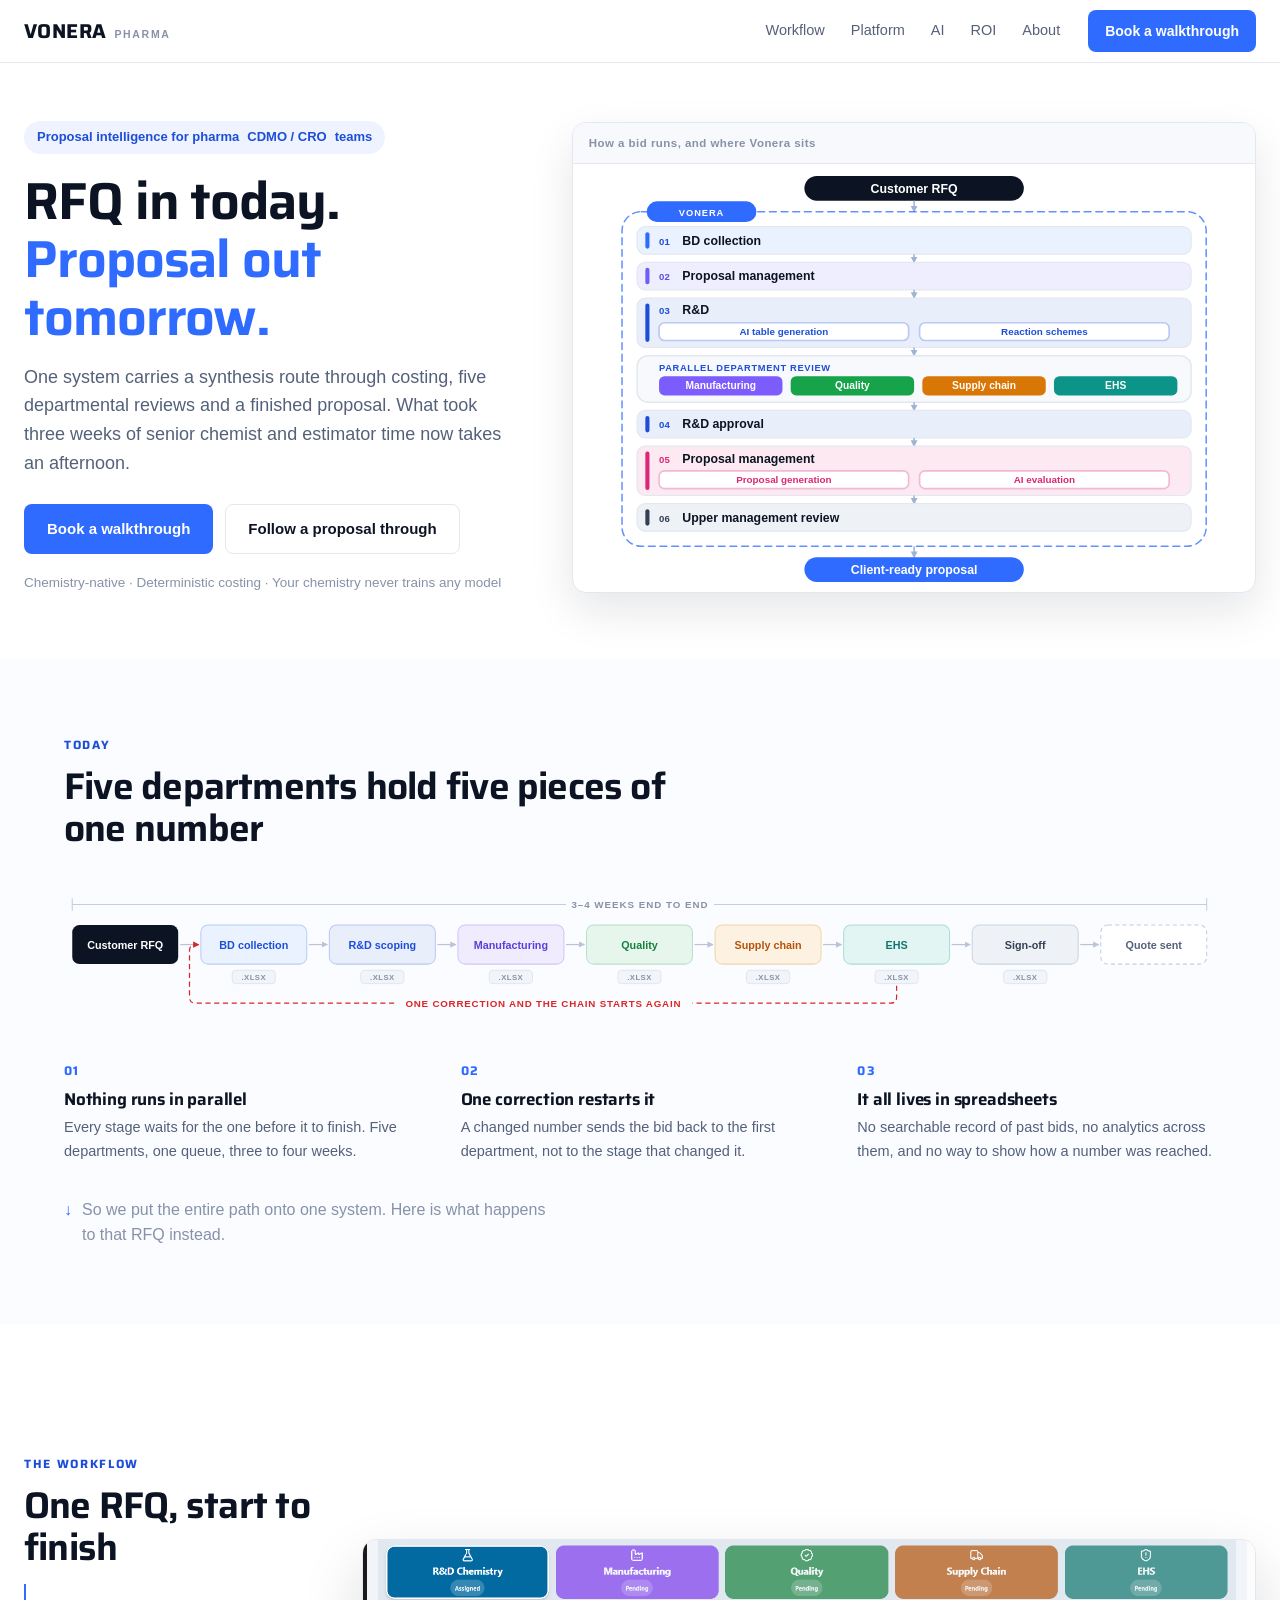
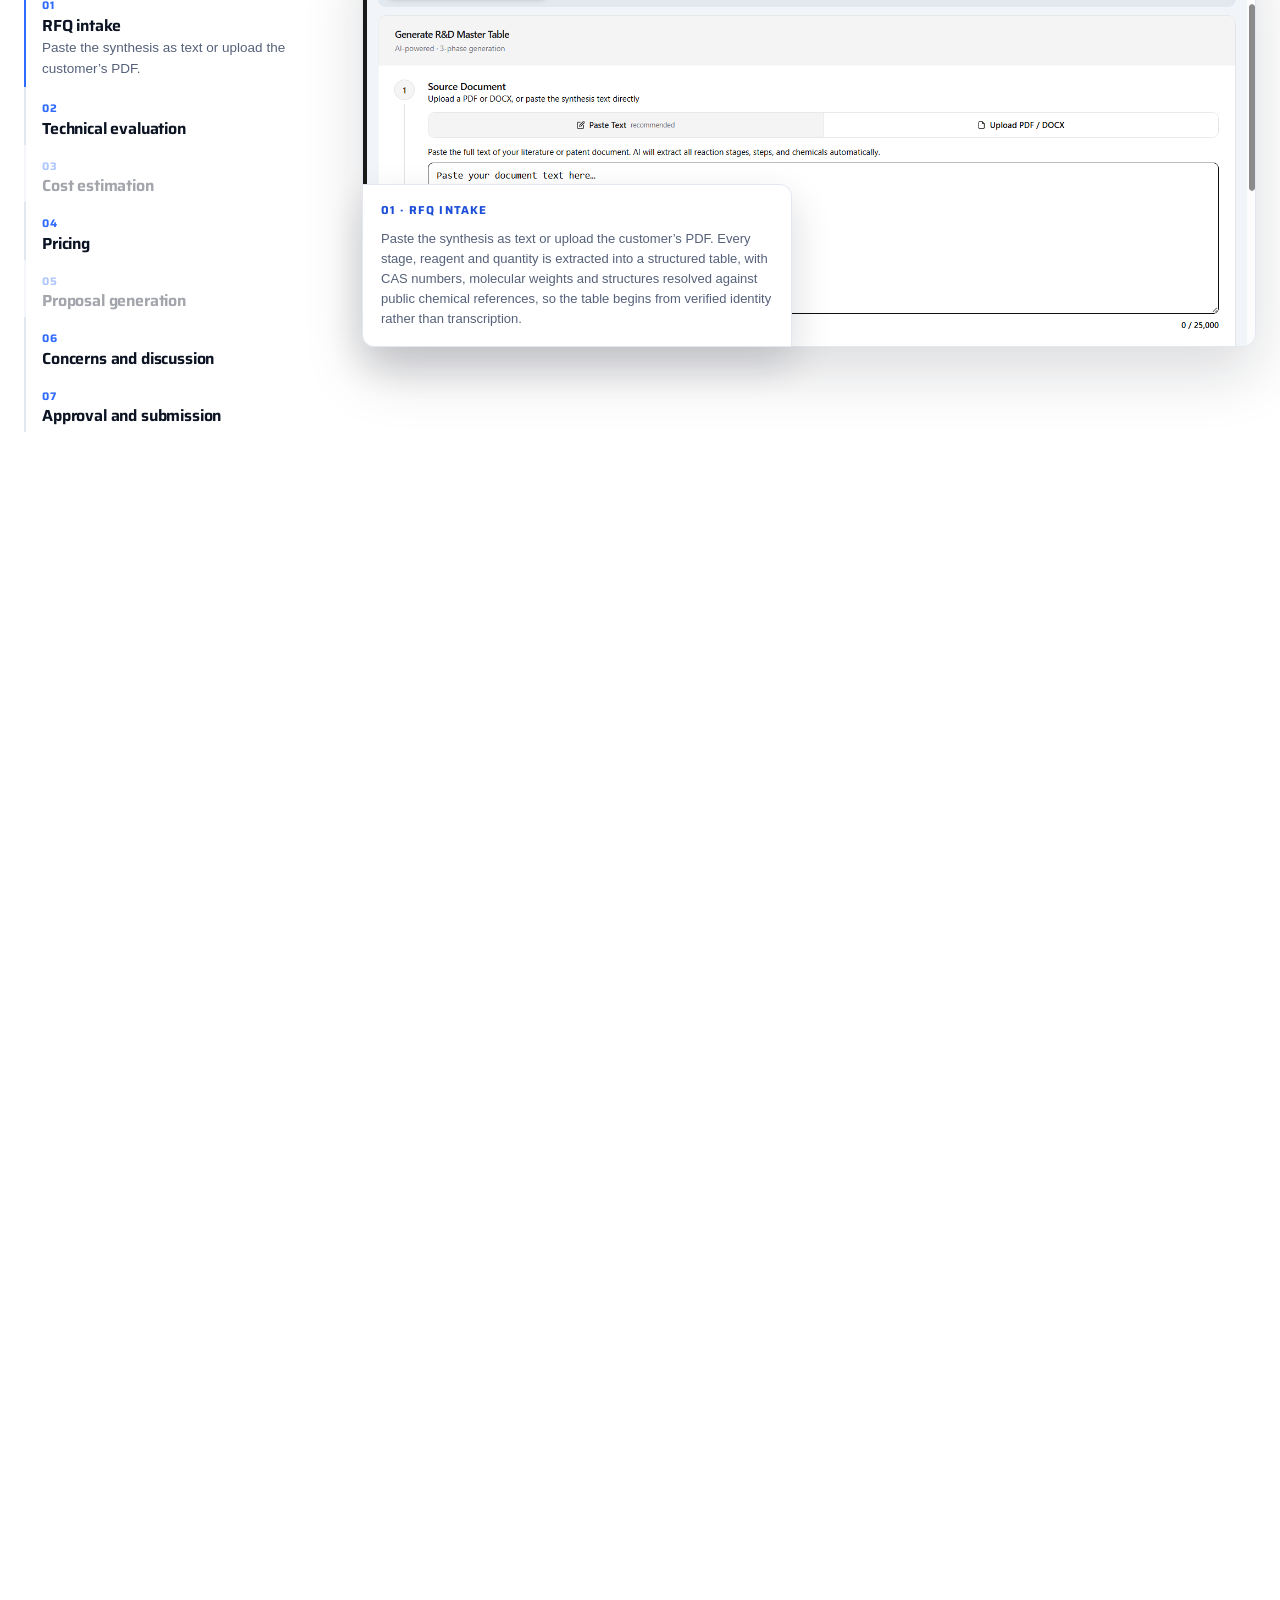
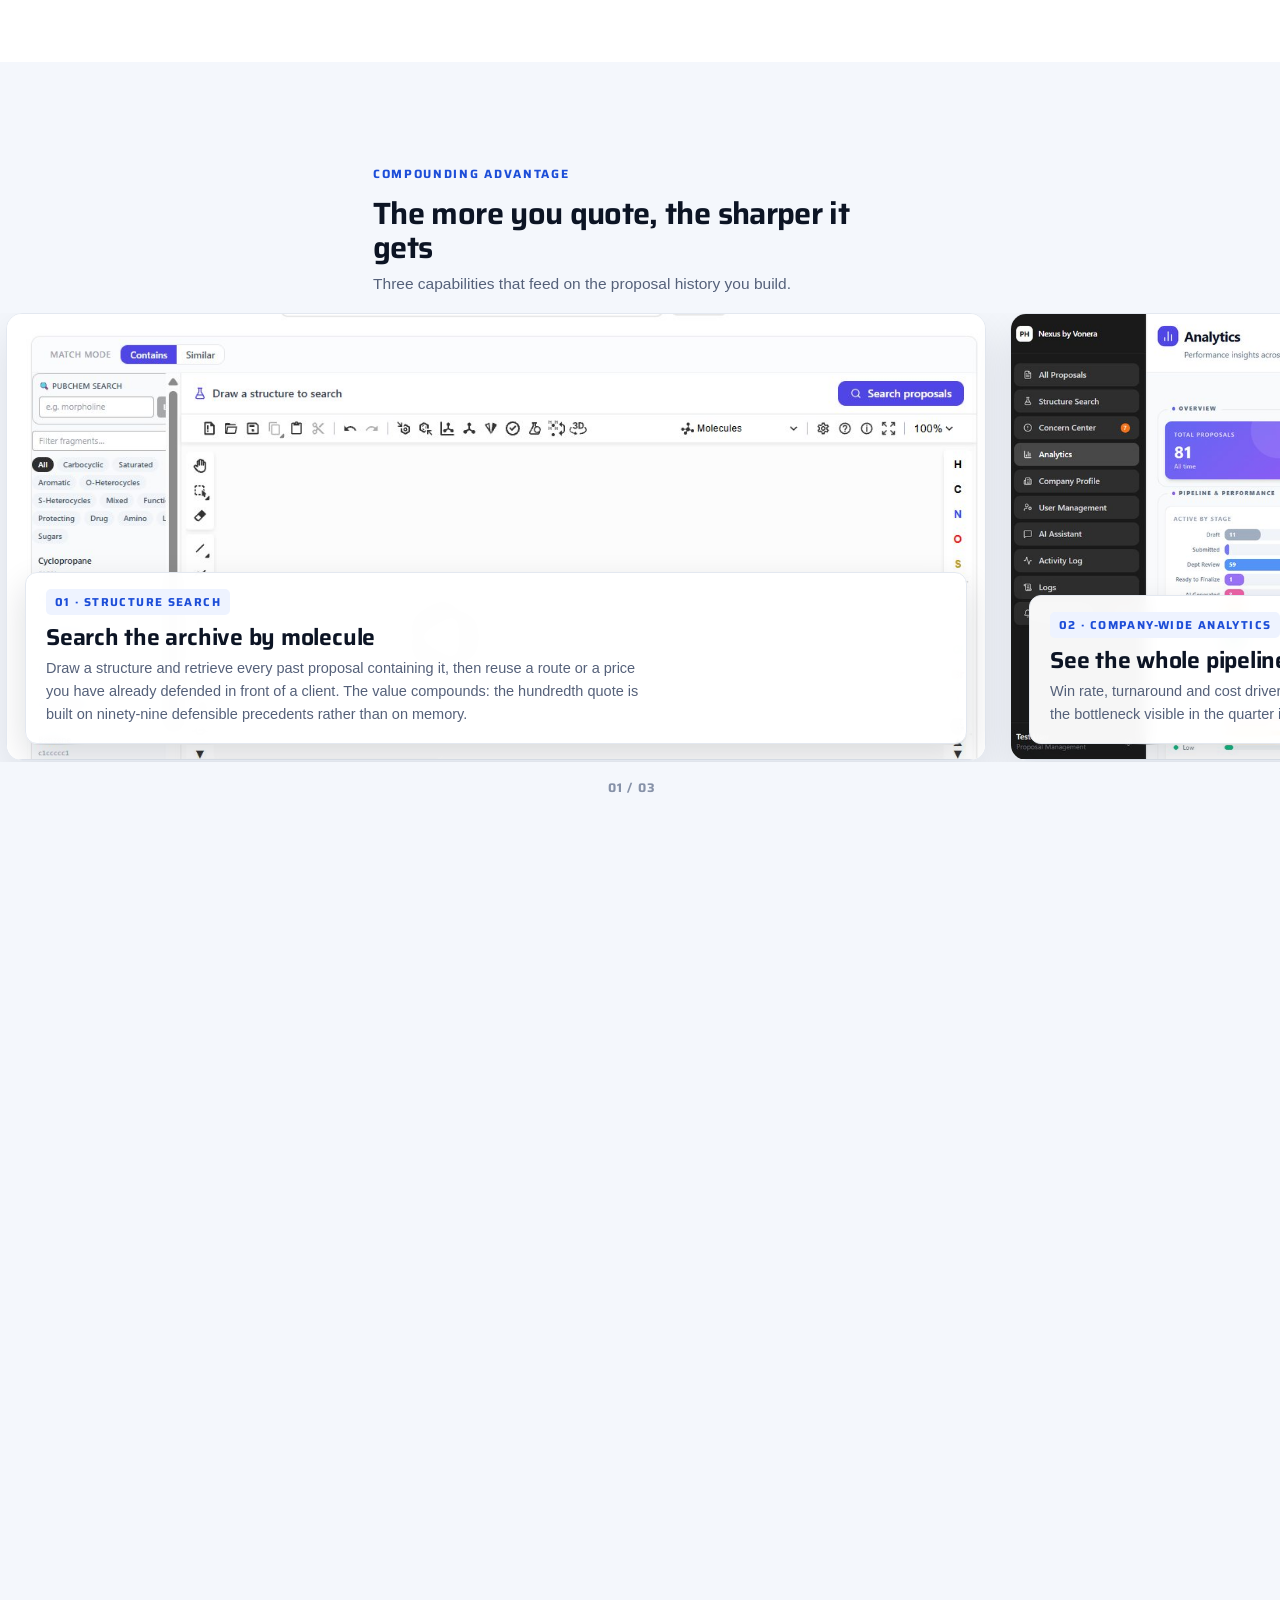
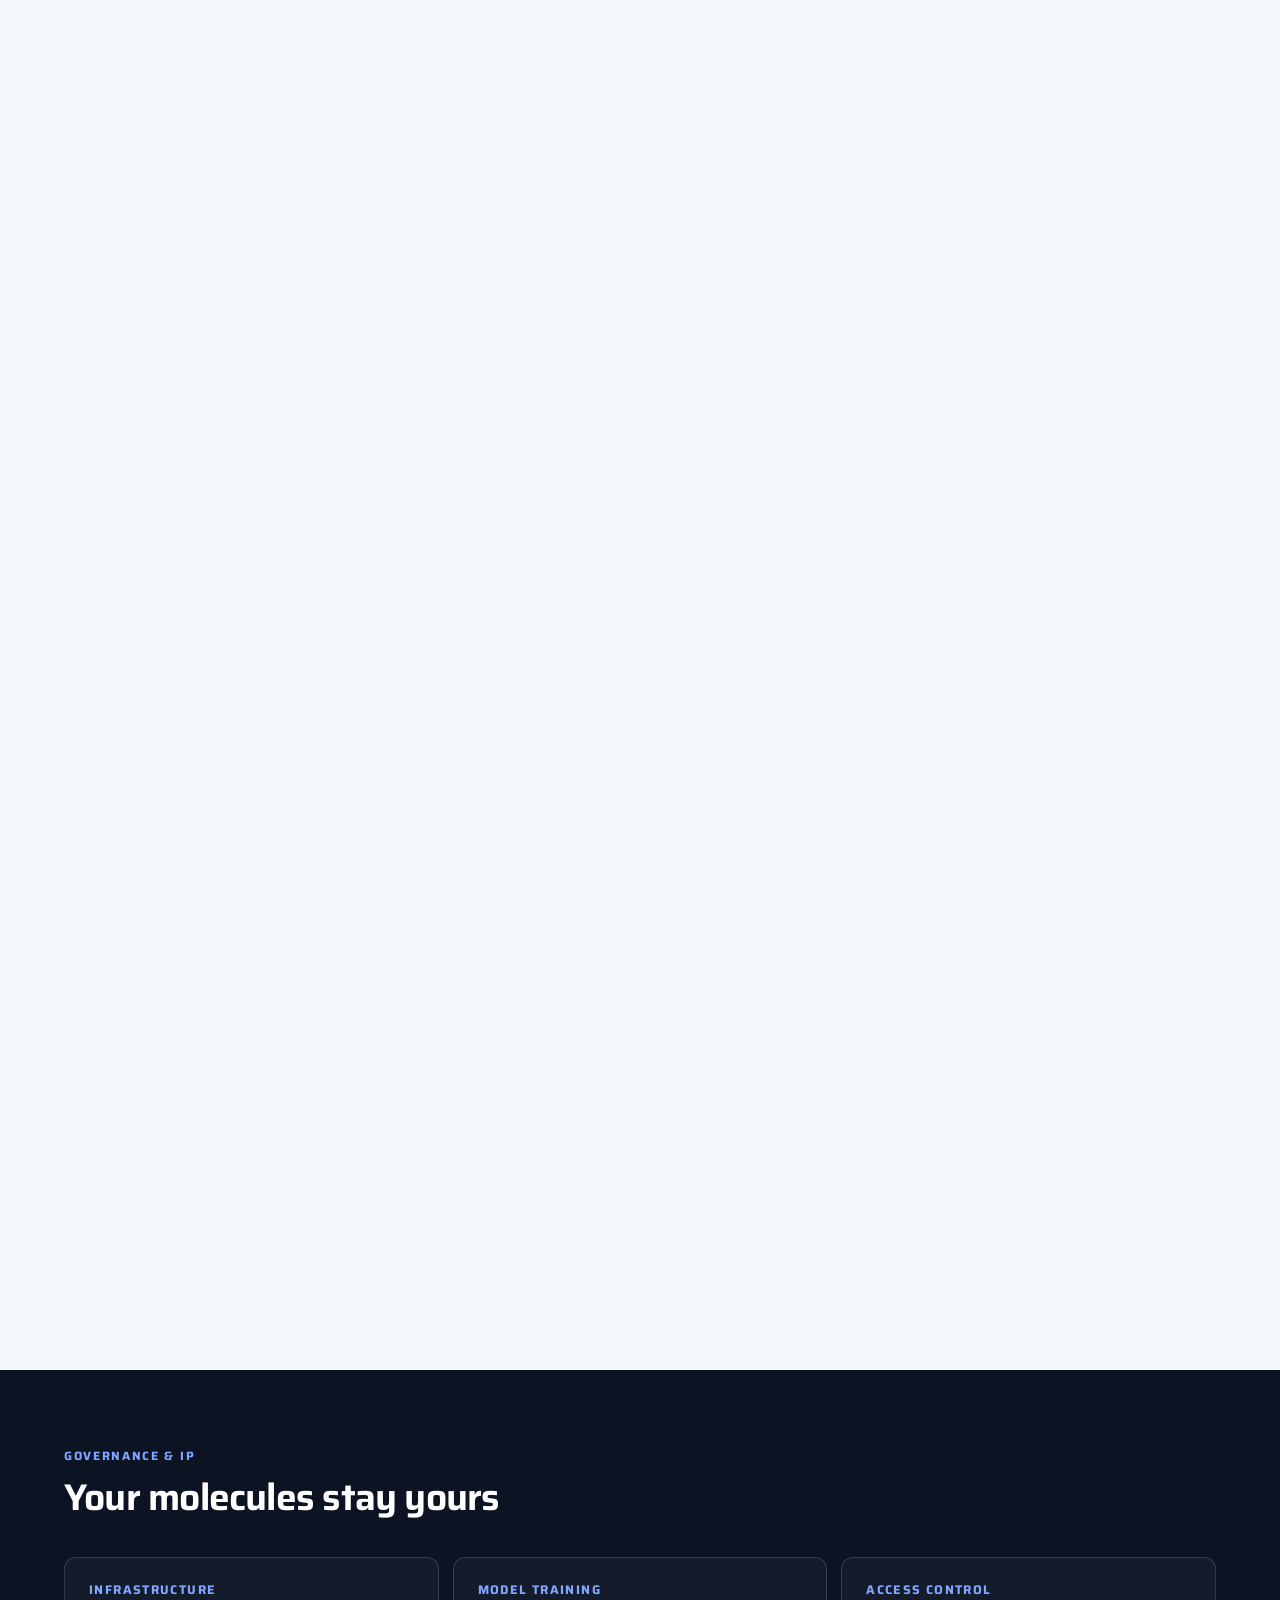
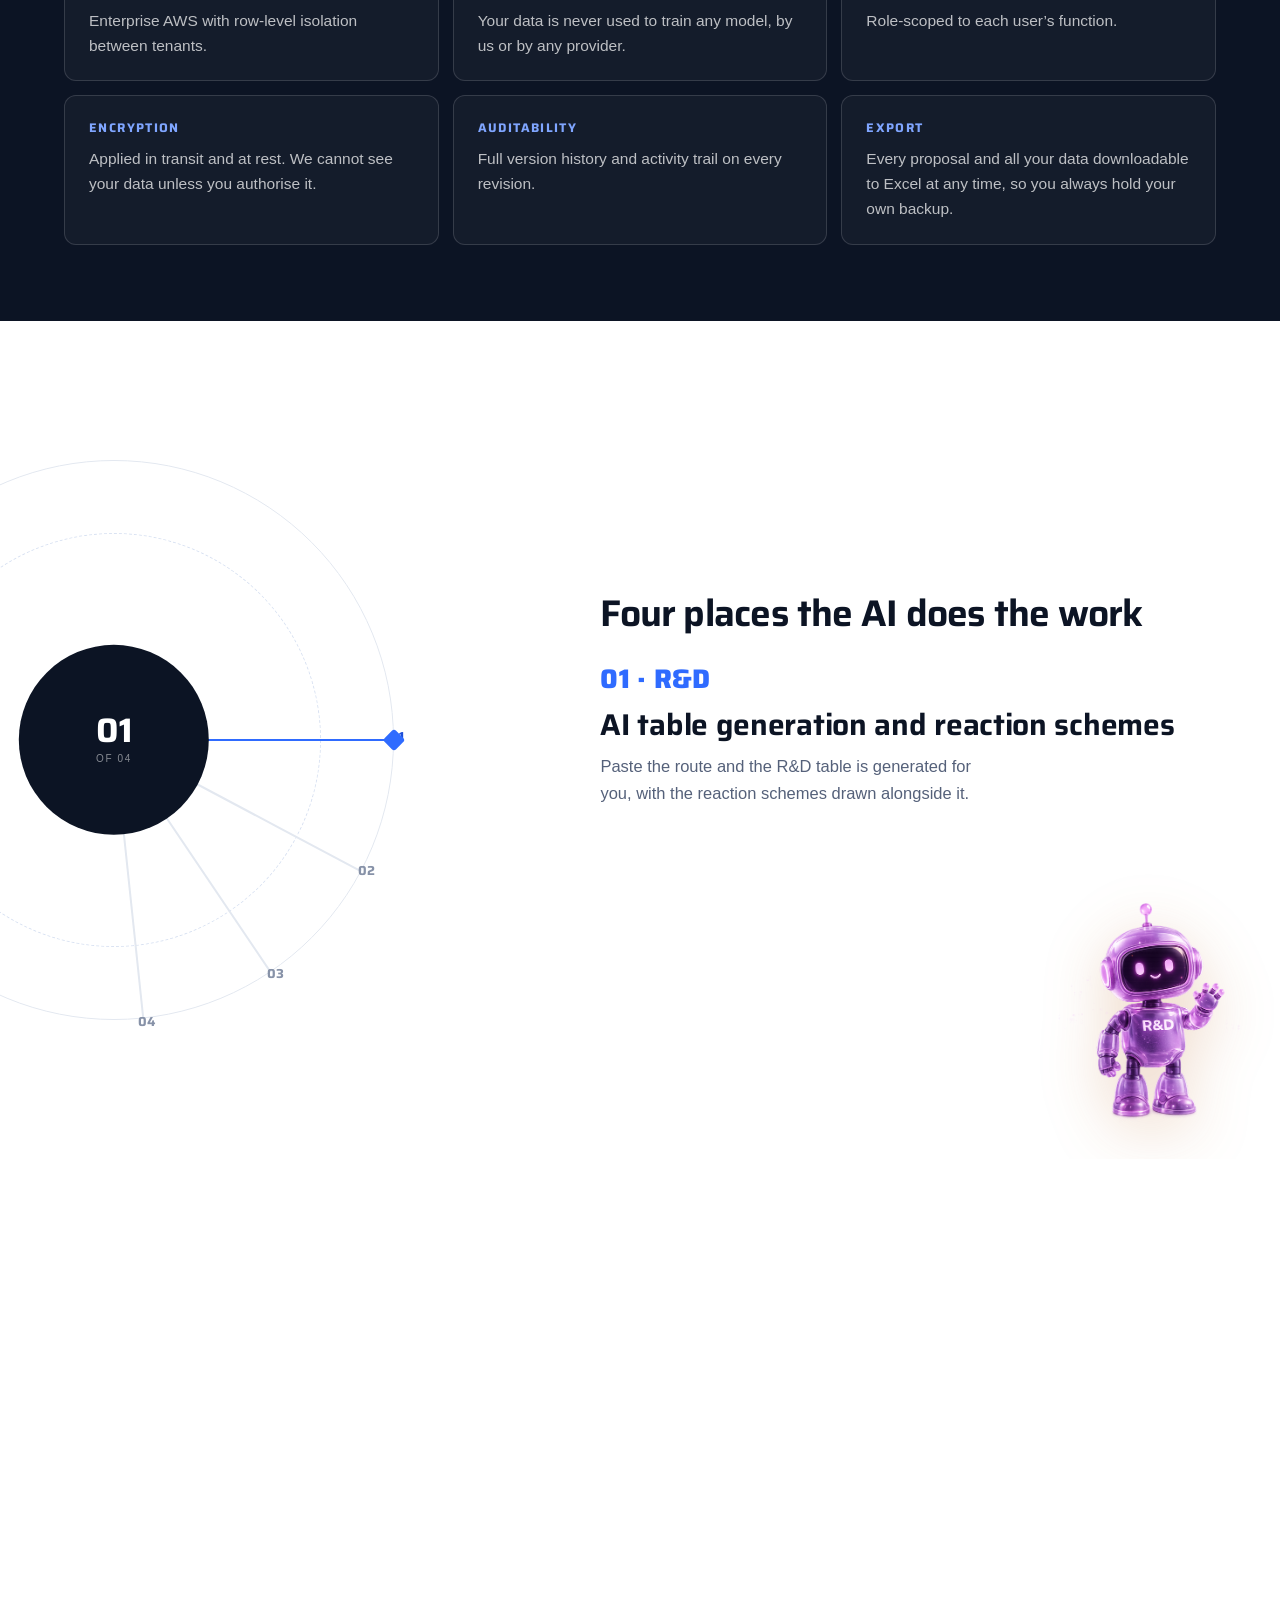
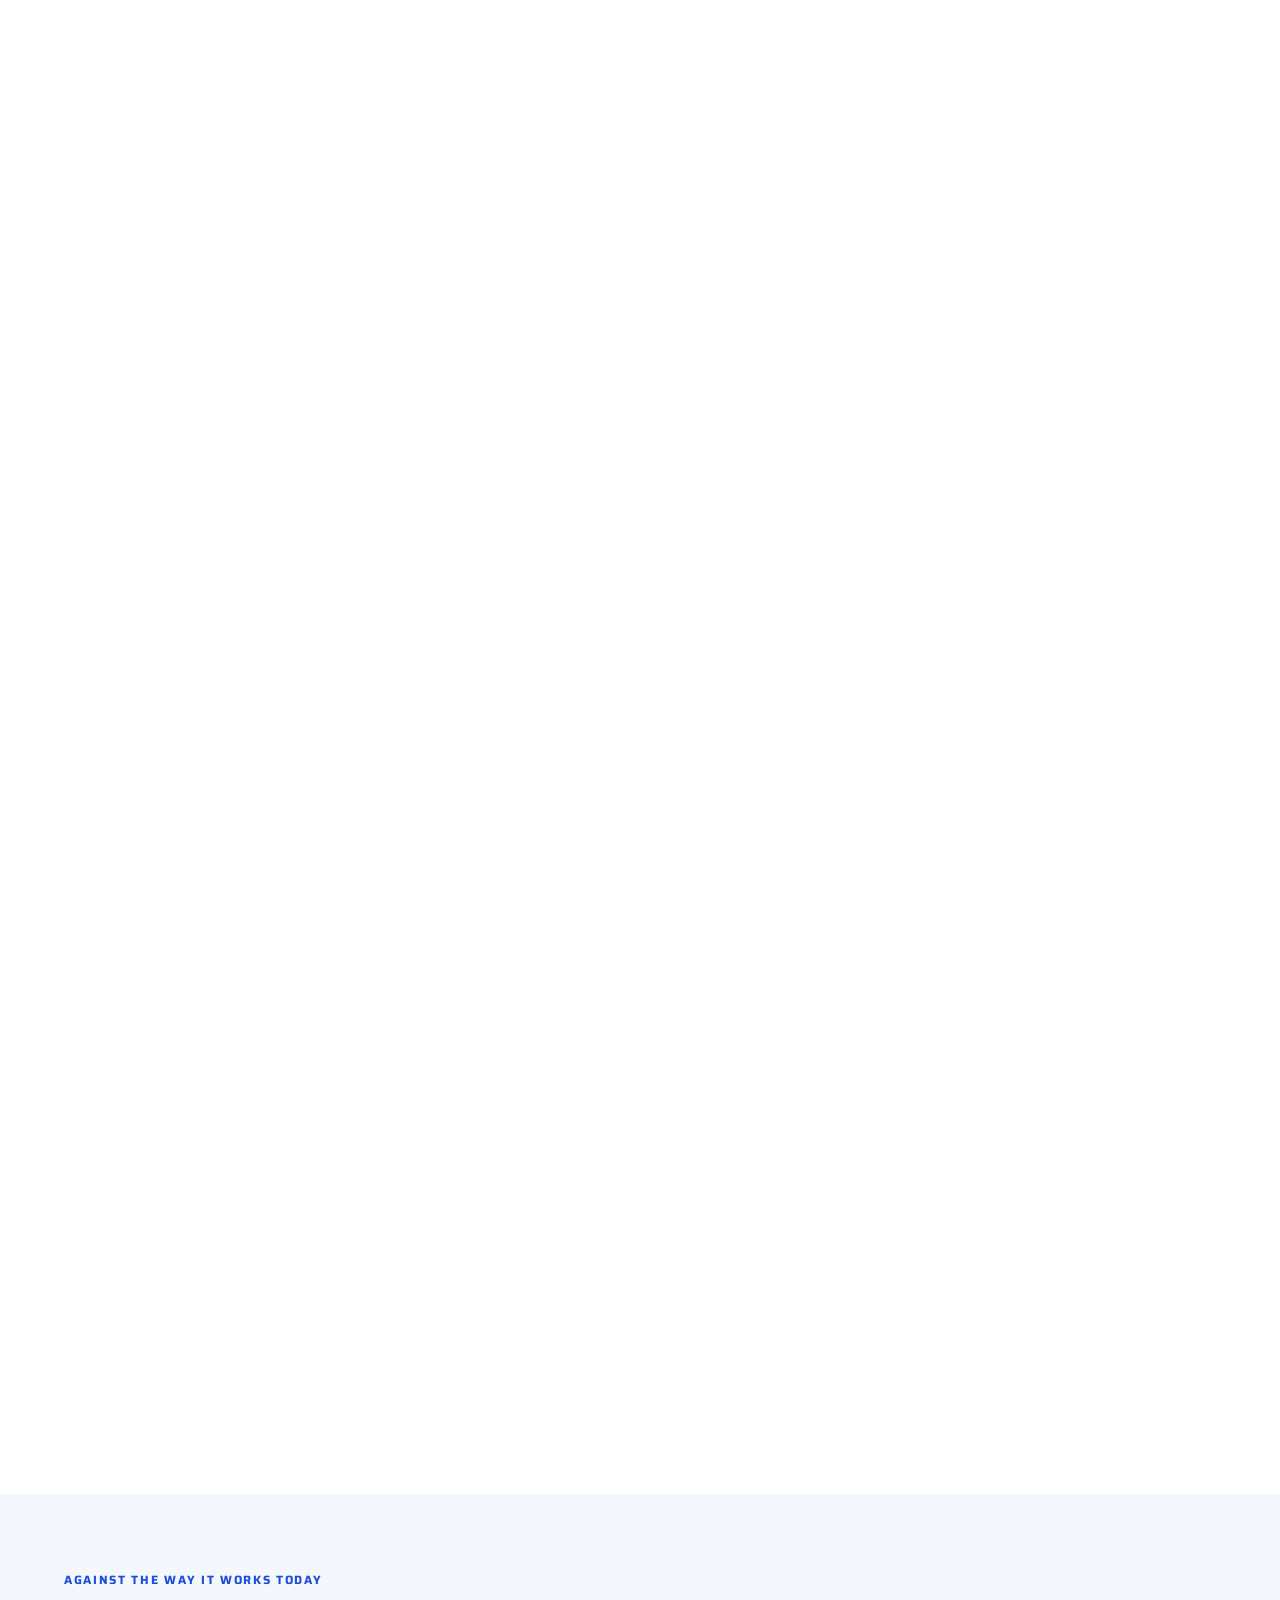
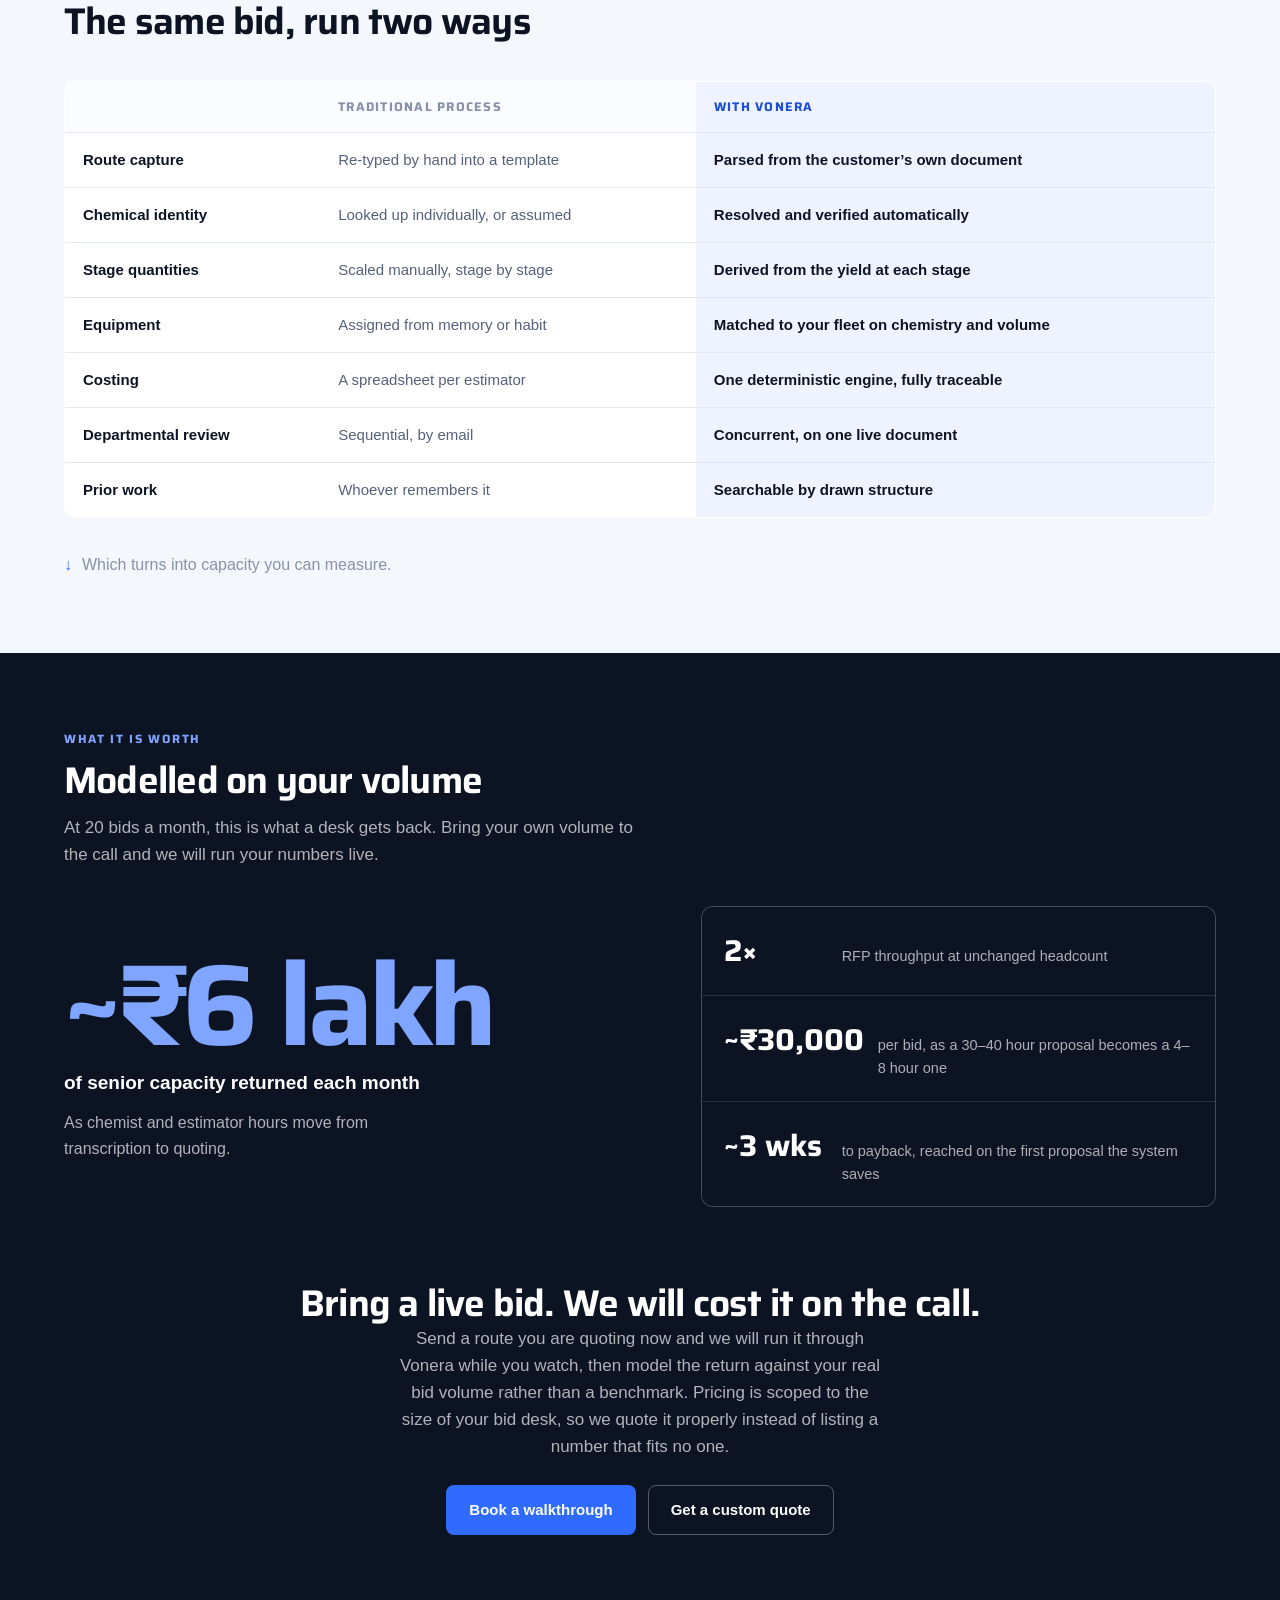
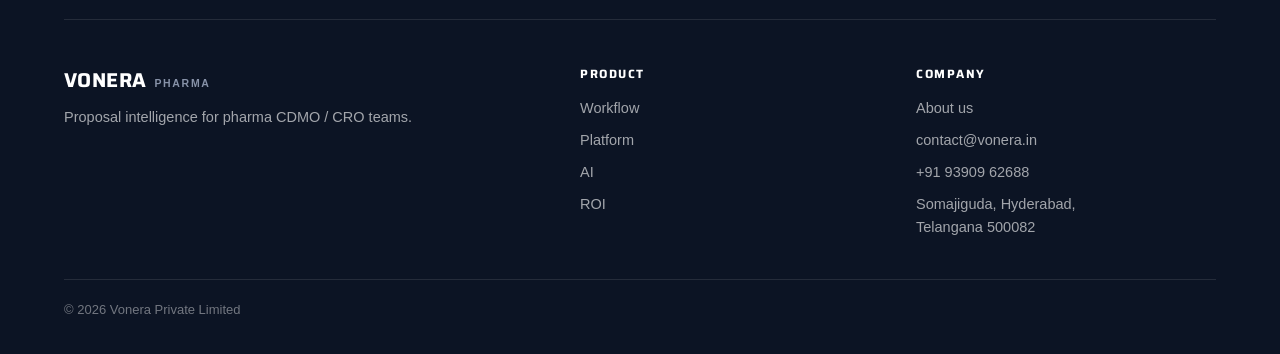
==== commit f6f314c3: "Encryption card: no access without customer authorisation" ====
--- a/index.html
+++ b/index.html
@@ -644,7 +644,7 @@
       <div><dt>Infrastructure</dt><dd>Enterprise AWS with row-level isolation between tenants.</dd></div>
       <div><dt>Model training</dt><dd>Your data is never used to train any model, by us or by any provider.</dd></div>
       <div><dt>Access control</dt><dd>Role-scoped to each user&rsquo;s function.</dd></div>
-      <div><dt>Encryption</dt><dd>Applied in transit and at rest. We hold no login inside your tenant &mdash; any staff access is an emergency step, logged and notified to you.</dd></div>
+      <div><dt>Encryption</dt><dd>Applied in transit and at rest. We cannot see your data unless you authorise it.</dd></div>
       <div><dt>Auditability</dt><dd>Full version history and activity trail on every revision.</dd></div>
       <div><dt>Export</dt><dd>Every proposal and all your data downloadable to Excel at any time, so you always hold your own backup.</dd></div>
     </dl>
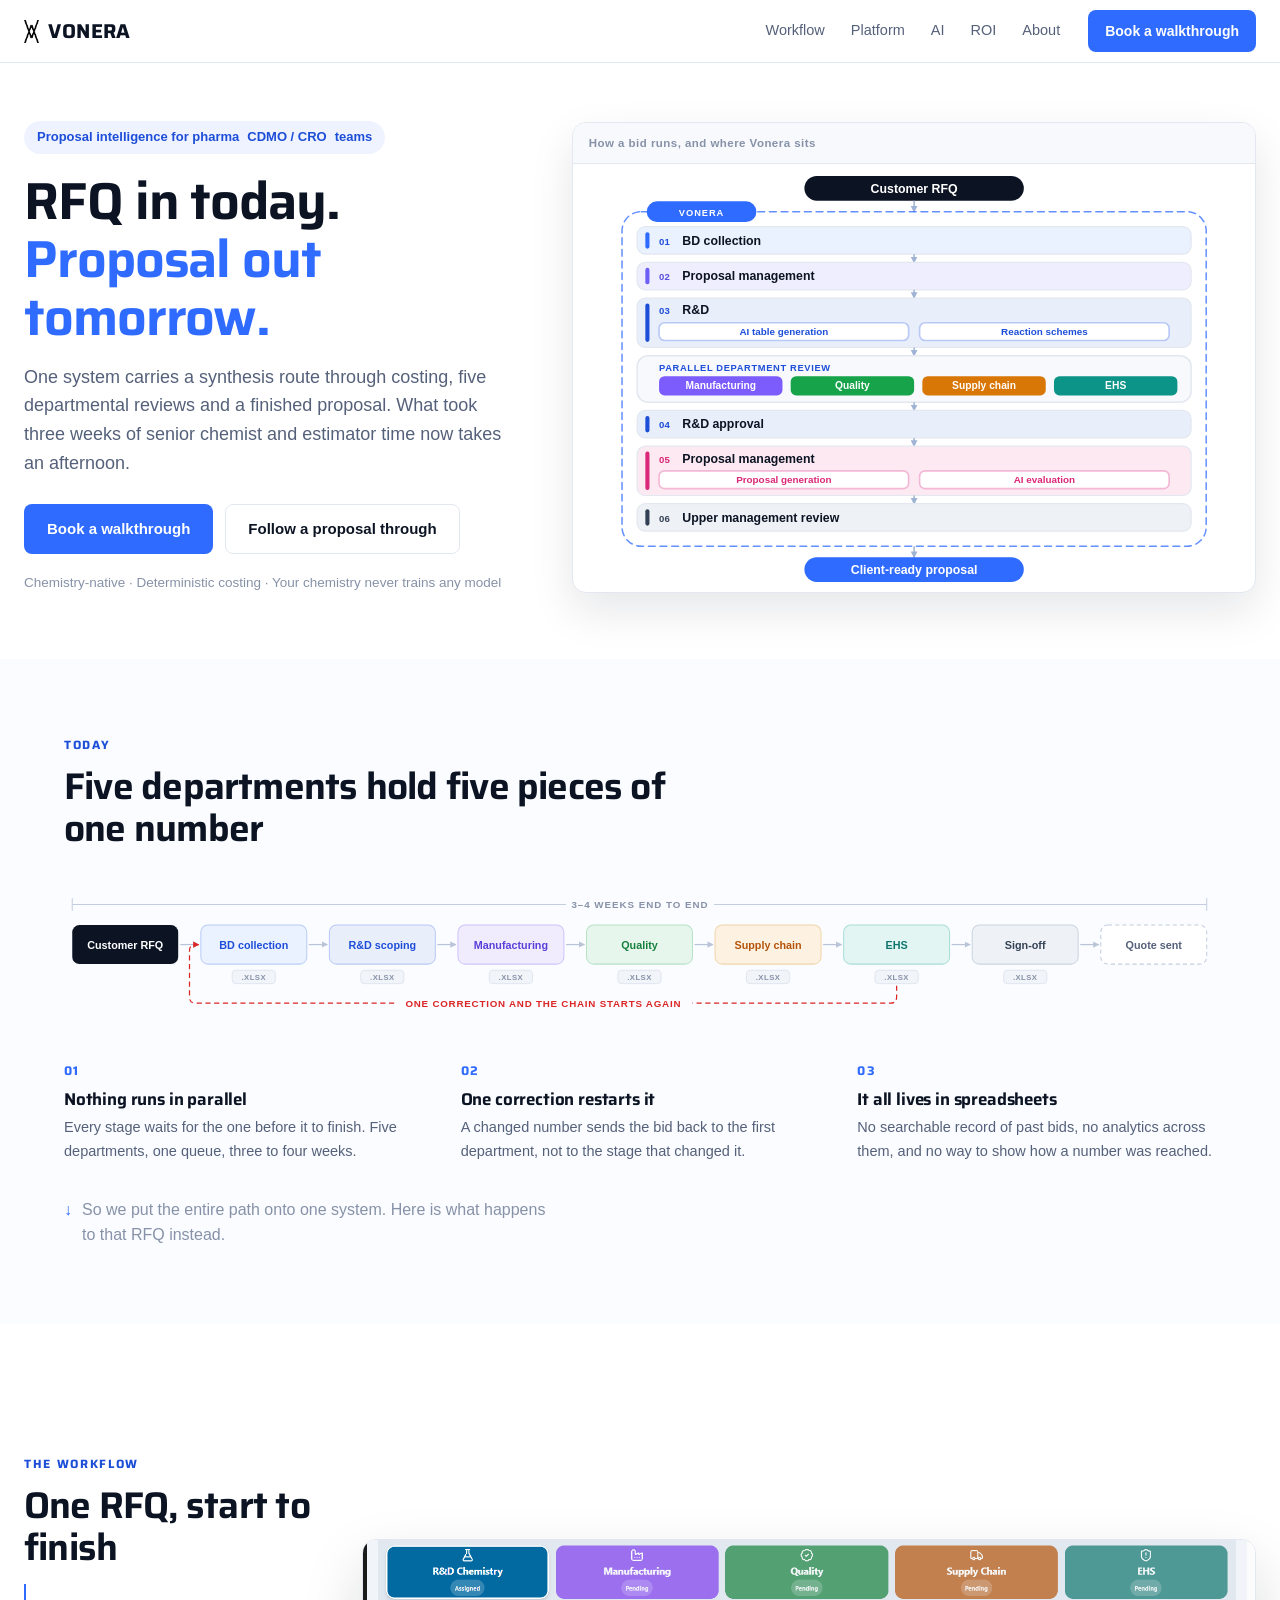
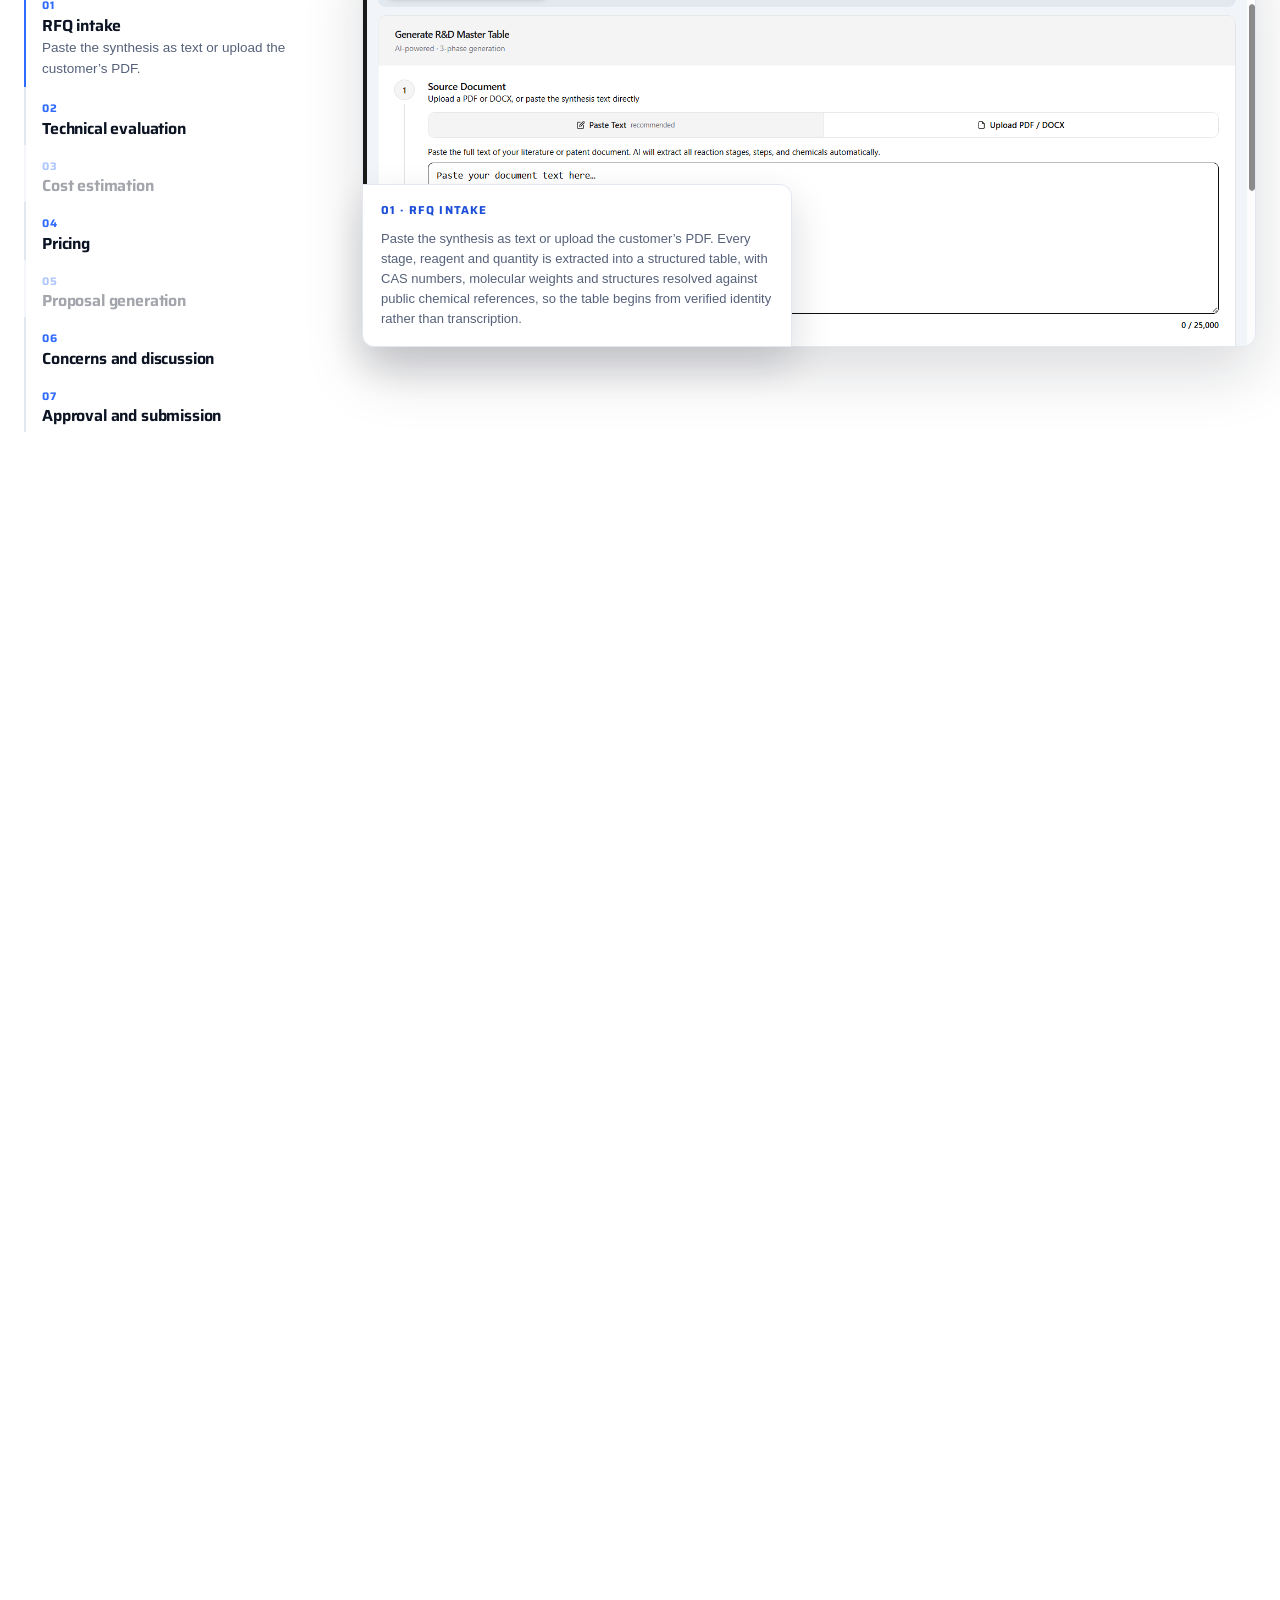
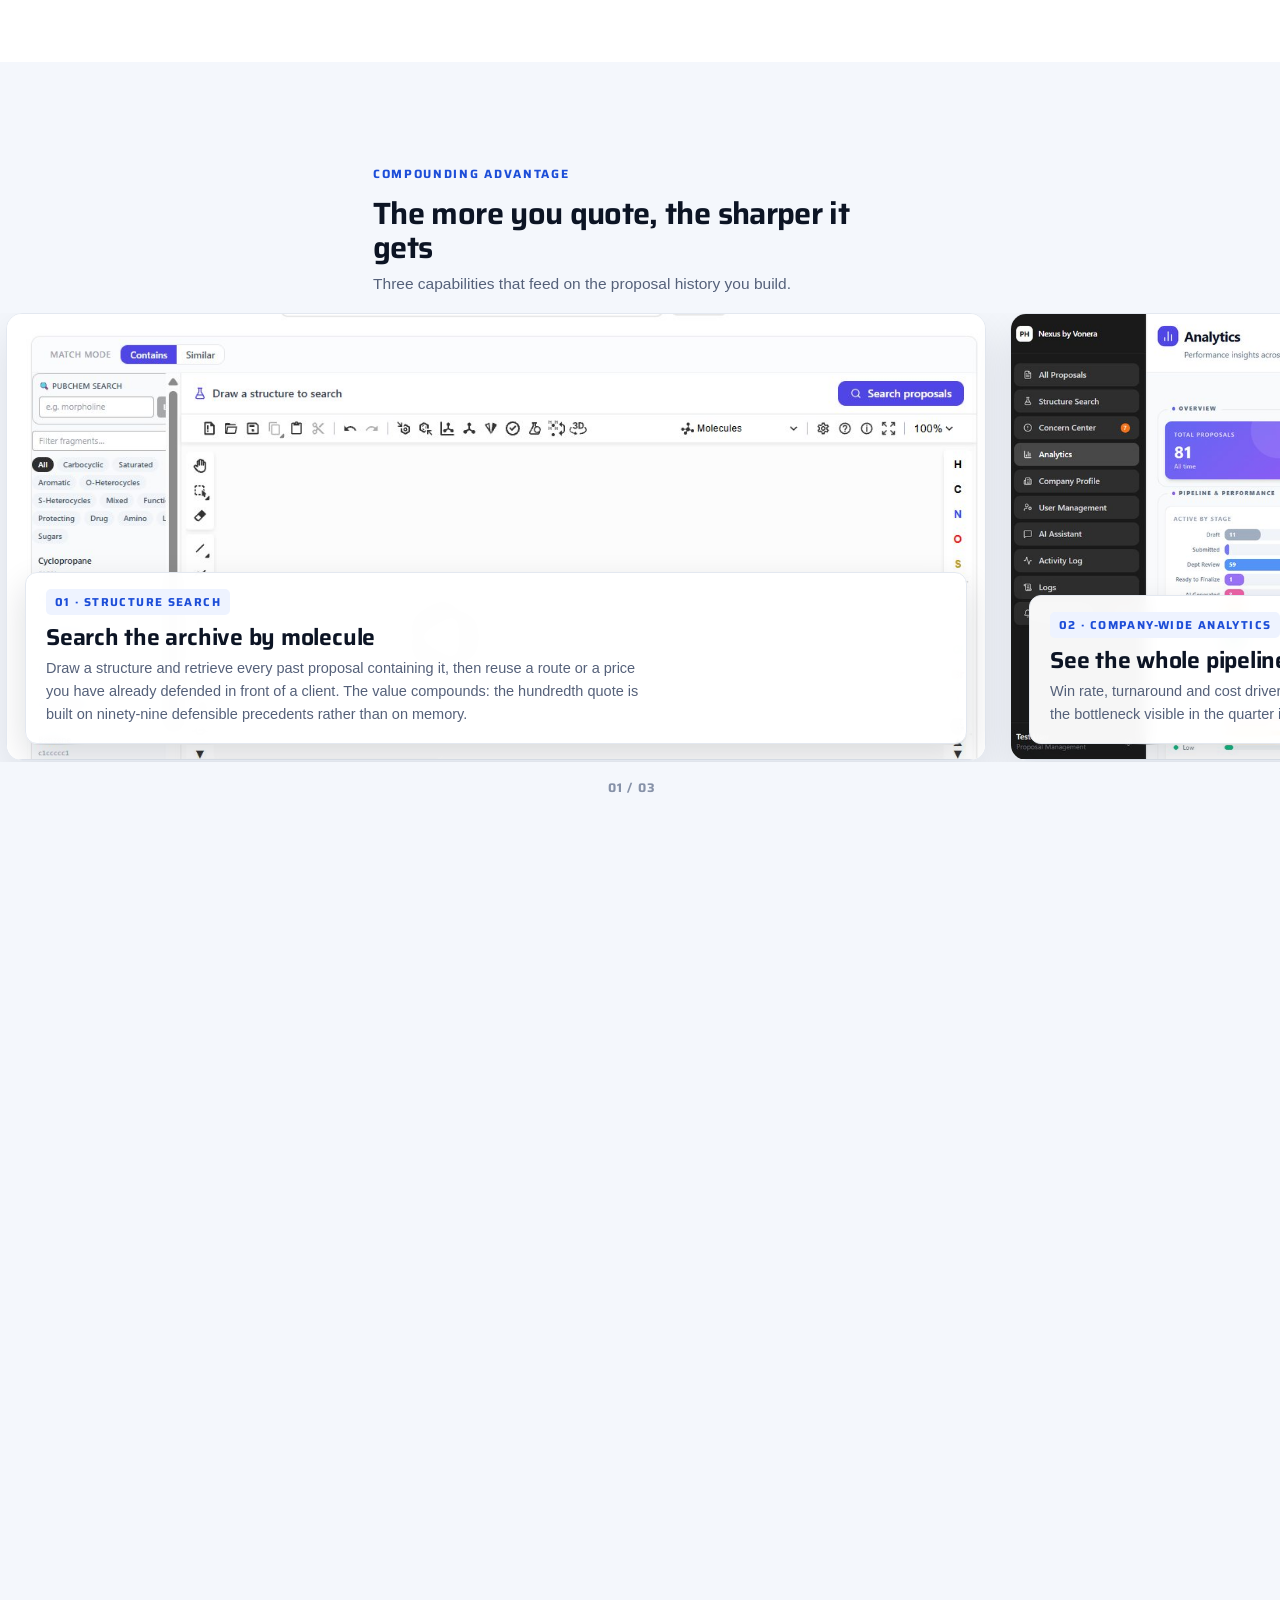
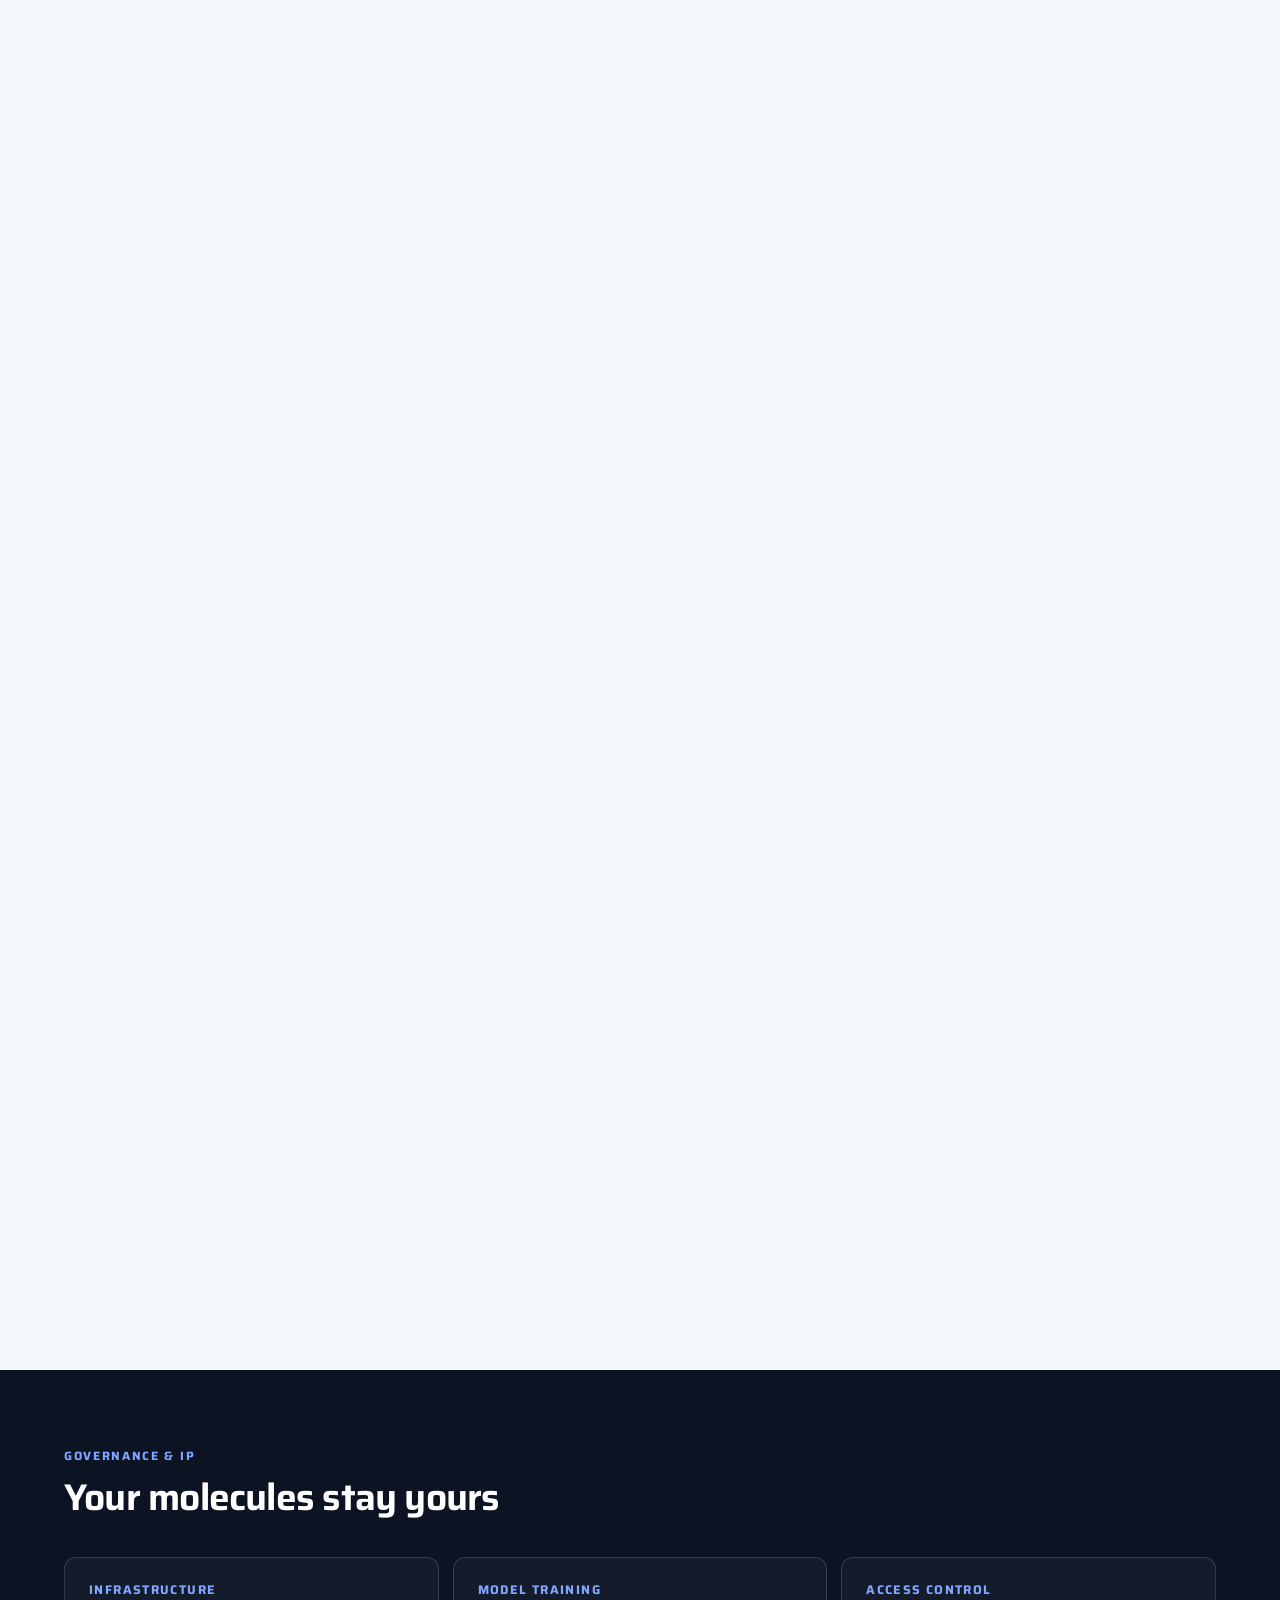
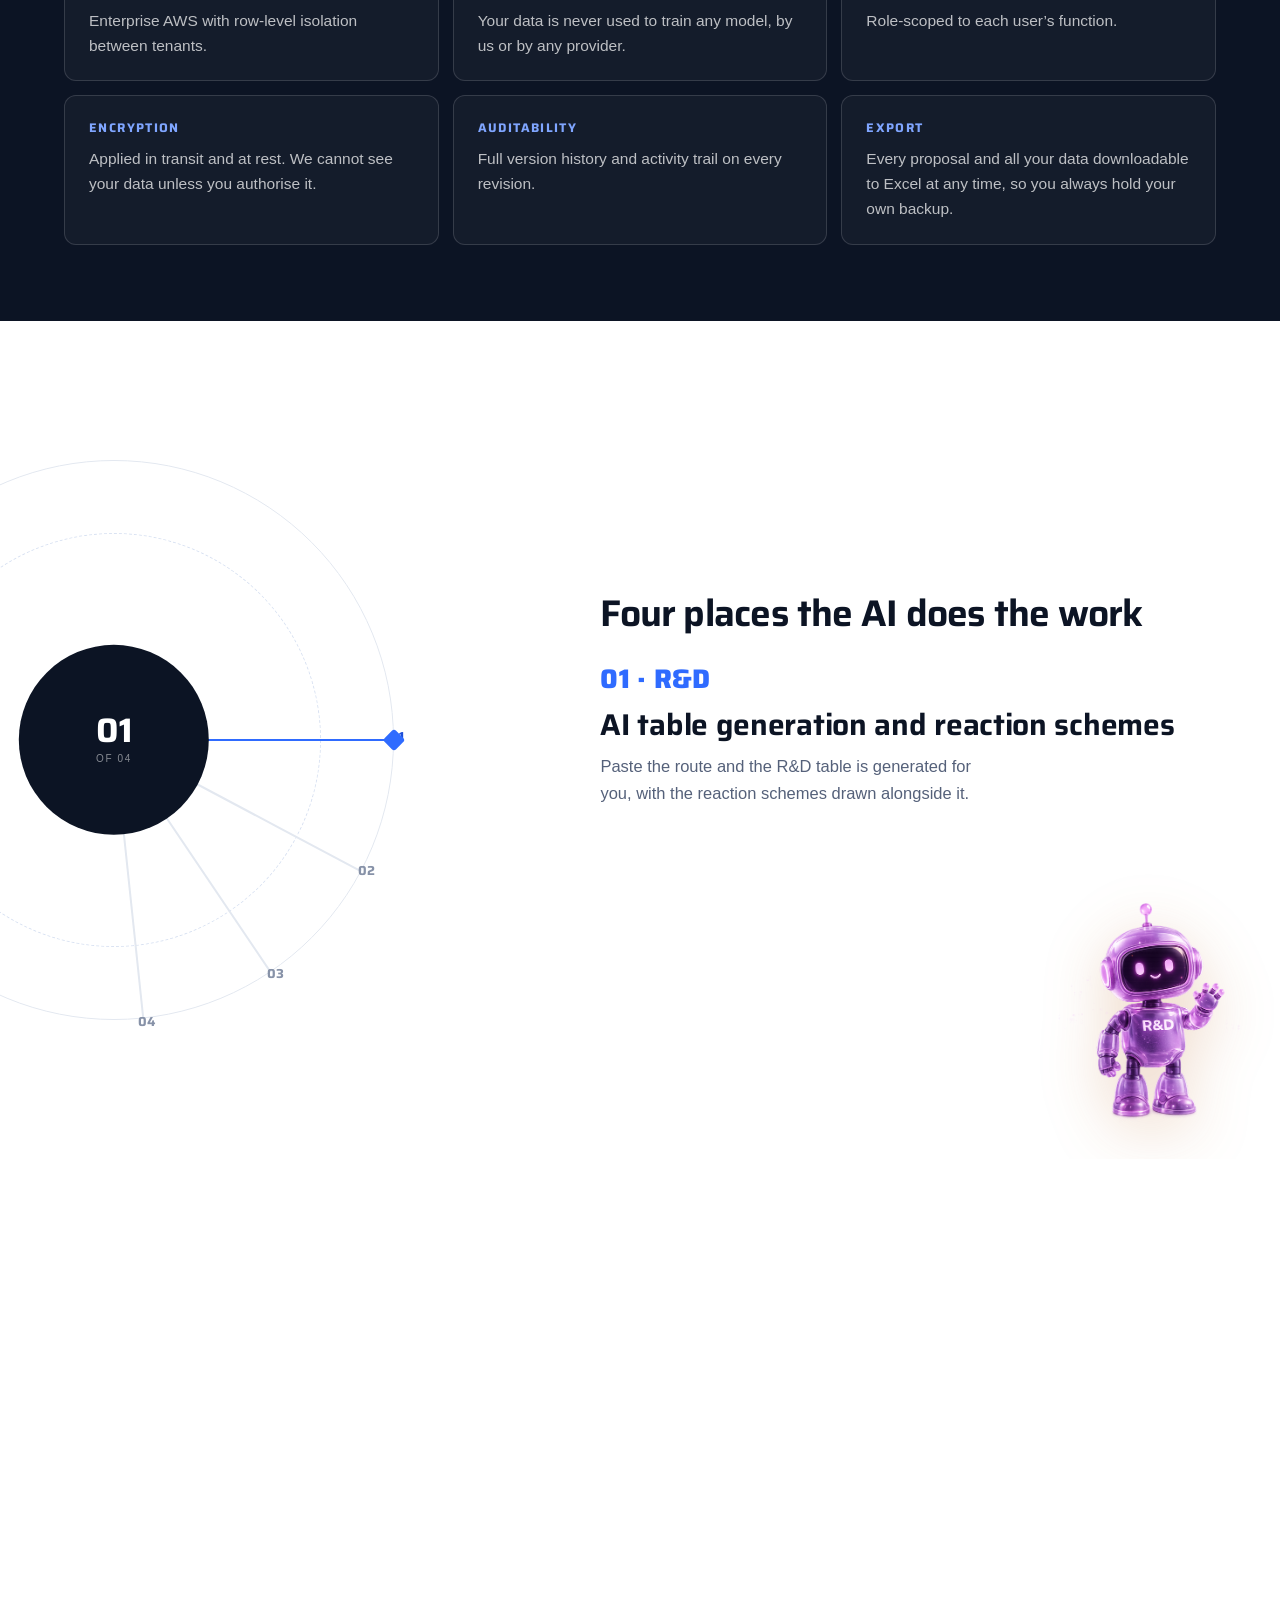
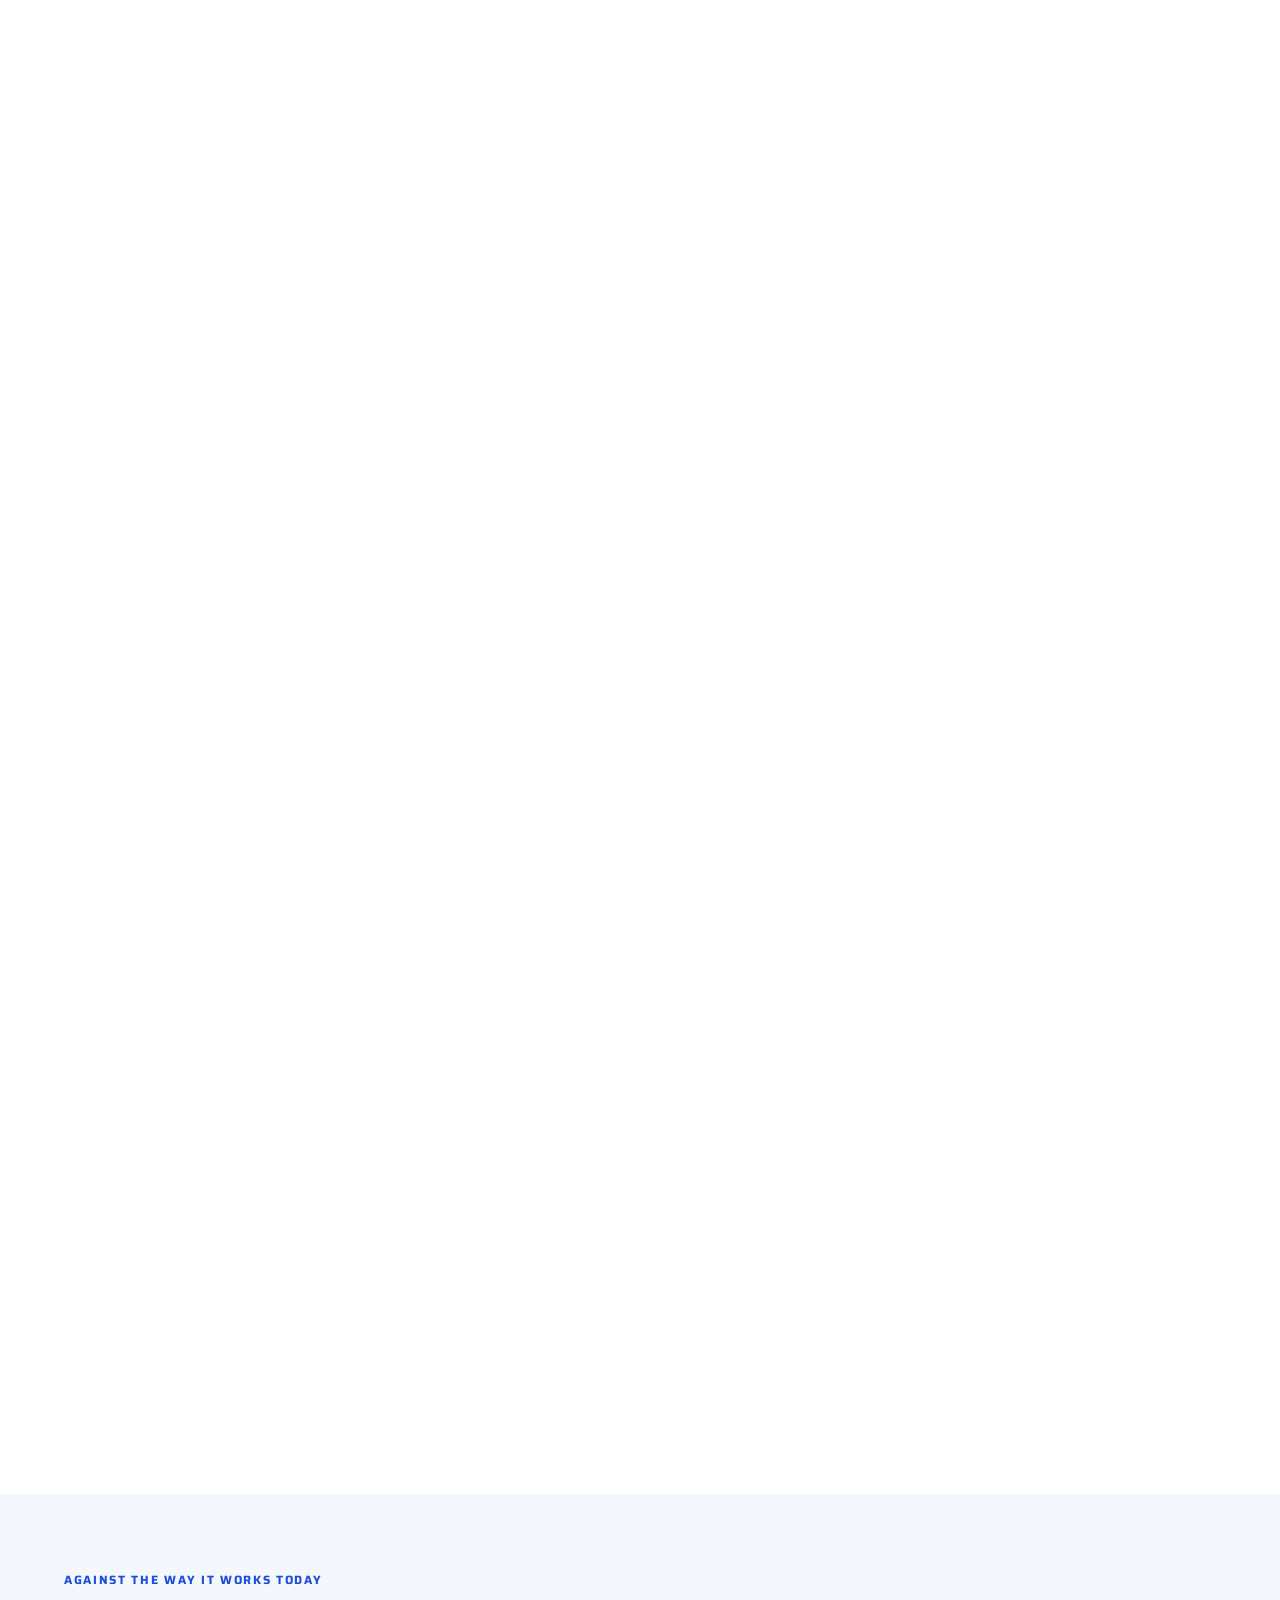
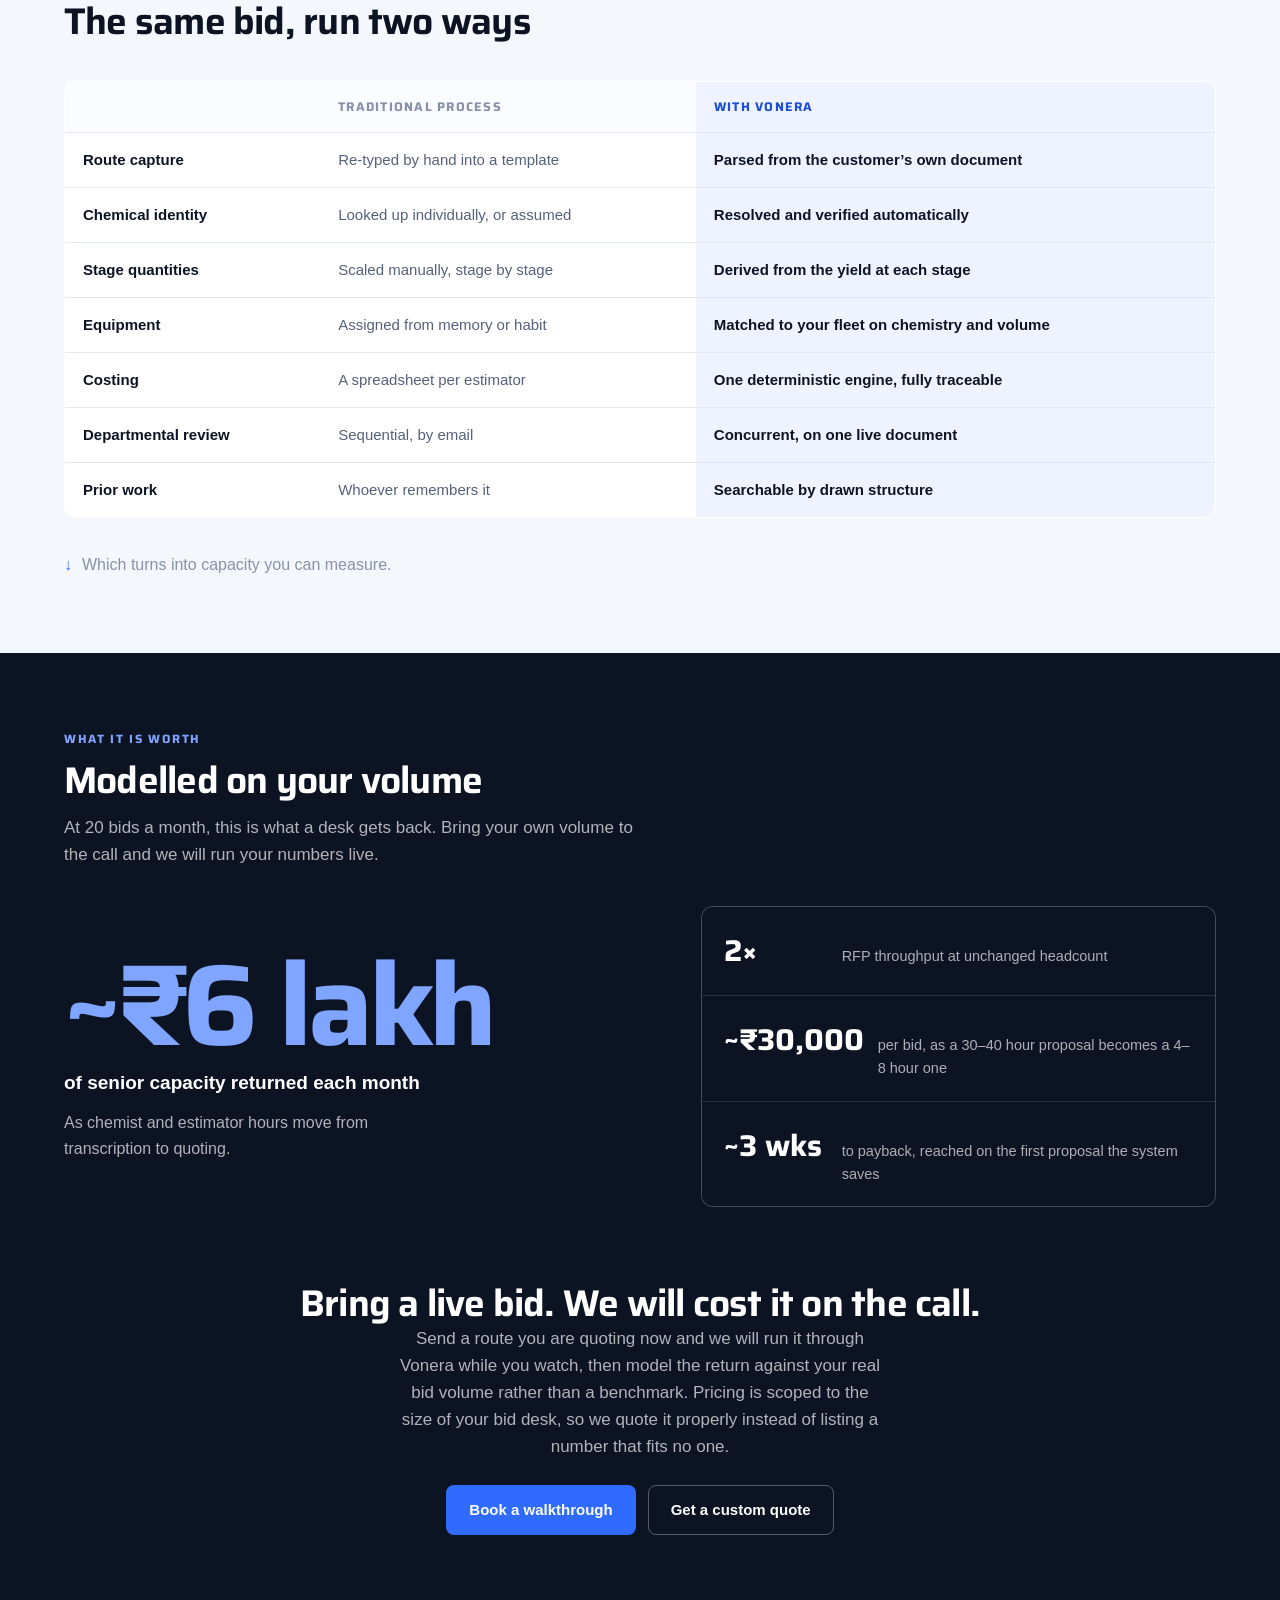
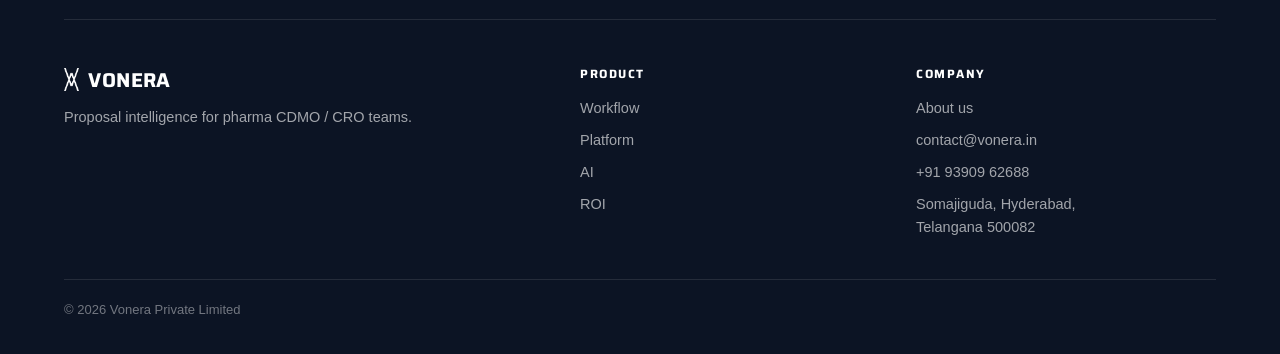
==== commit fbd323ae: "Brand is Vonera, not Vonera Pharma; add the mark beside the wordmark" ====
--- a/index.html
+++ b/index.html
@@ -42,8 +42,8 @@
 
 .nav{position:sticky;top:0;z-index:60;background:rgba(255,255,255,.93);backdrop-filter:saturate(180%) blur(12px);border-bottom:1px solid var(--line)}
 .nav-in{max-width:var(--wide);margin:0 auto;padding:0 24px;height:var(--navh);display:flex;align-items:center;gap:28px}
-.brand{font-family:var(--display);font-weight:700;font-size:20px;letter-spacing:.02em;display:flex;align-items:baseline;gap:8px}
-.brand span{font-family:var(--sans);font-size:10.5px;font-weight:600;letter-spacing:.16em;color:var(--faint);text-transform:uppercase}
+.brand{font-family:var(--display);font-weight:700;font-size:20px;letter-spacing:.02em;display:flex;align-items:center;gap:9px}
+.brand-mark{height:23px;width:auto;display:block;flex:none}
 .nav-links{display:flex;gap:26px;margin-left:auto}
 .nav-links a{font-size:14.5px;color:var(--mut);font-weight:500}
 .nav-links a:hover{color:var(--ink)}
@@ -403,7 +403,7 @@
 
 <header class="nav">
   <div class="nav-in">
-    <a href="#top" class="brand">VONERA <span>Pharma</span></a>
+    <a href="#top" class="brand"><img class="brand-mark" src="assets/logo-mark.png" alt="" aria-hidden="true">VONERA</a>
     <nav class="nav-links" id="navLinks">
       <a href="#workflow">Workflow</a><a href="#platform">Platform</a><a href="#ai">AI</a><a href="#roi">ROI</a><a href="about.html">About</a>
     </nav>
@@ -748,7 +748,7 @@
 <footer>
   <div class="wrap">
     <div class="foot">
-      <div><div class="brand">VONERA <span>Pharma</span></div><p>Proposal intelligence for pharma CDMO / CRO teams.</p></div>
+      <div><div class="brand"><img class="brand-mark" src="assets/logo-mark-w.png" alt="" aria-hidden="true">VONERA</div><p>Proposal intelligence for pharma CDMO / CRO teams.</p></div>
       <div><h4>Product</h4><a href="#workflow">Workflow</a><a href="#platform">Platform</a><a href="#ai">AI</a><a href="#roi">ROI</a></div>
       <div><h4>Company</h4><a href="about.html">About us</a><a href="mailto:contact@vonera.in">contact@vonera.in</a><a href="tel:+919390962688">+91 93909 62688</a><p>Somajiguda, Hyderabad,<br>Telangana 500082</p></div>
     </div>
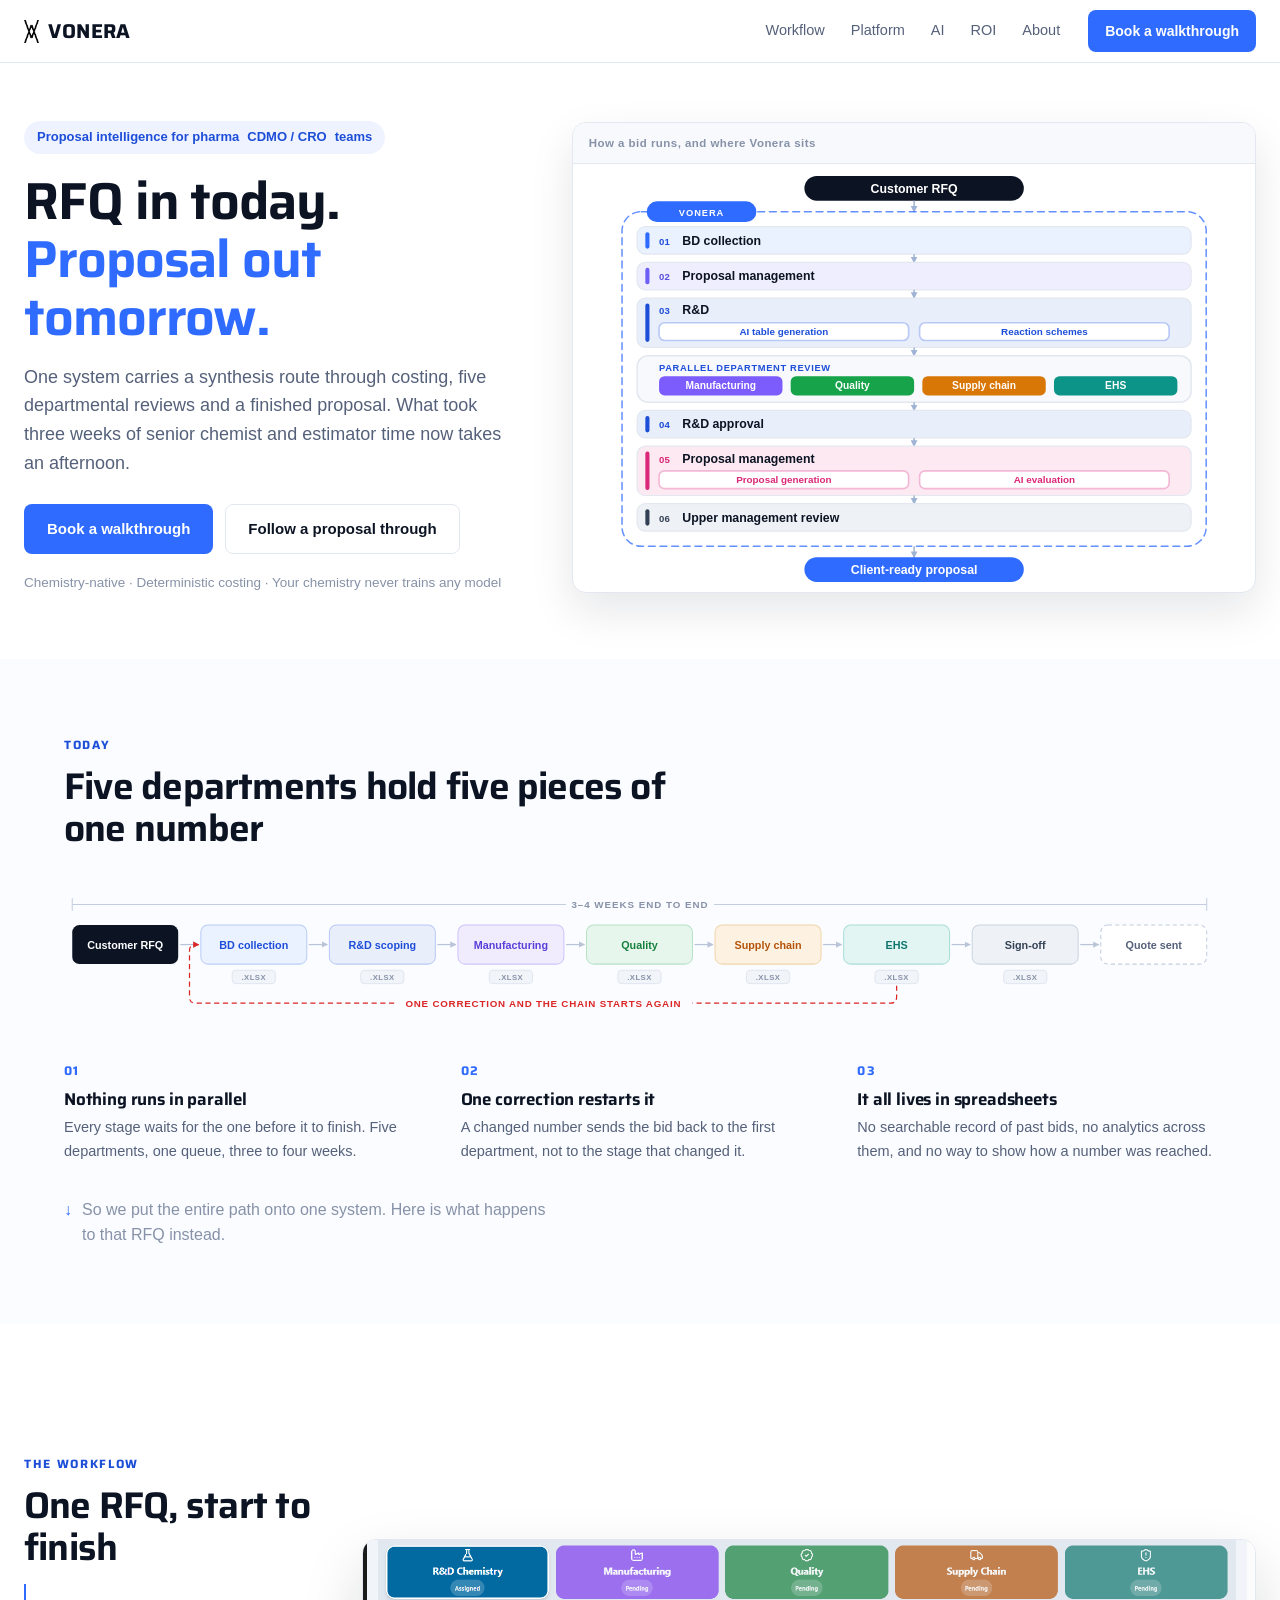
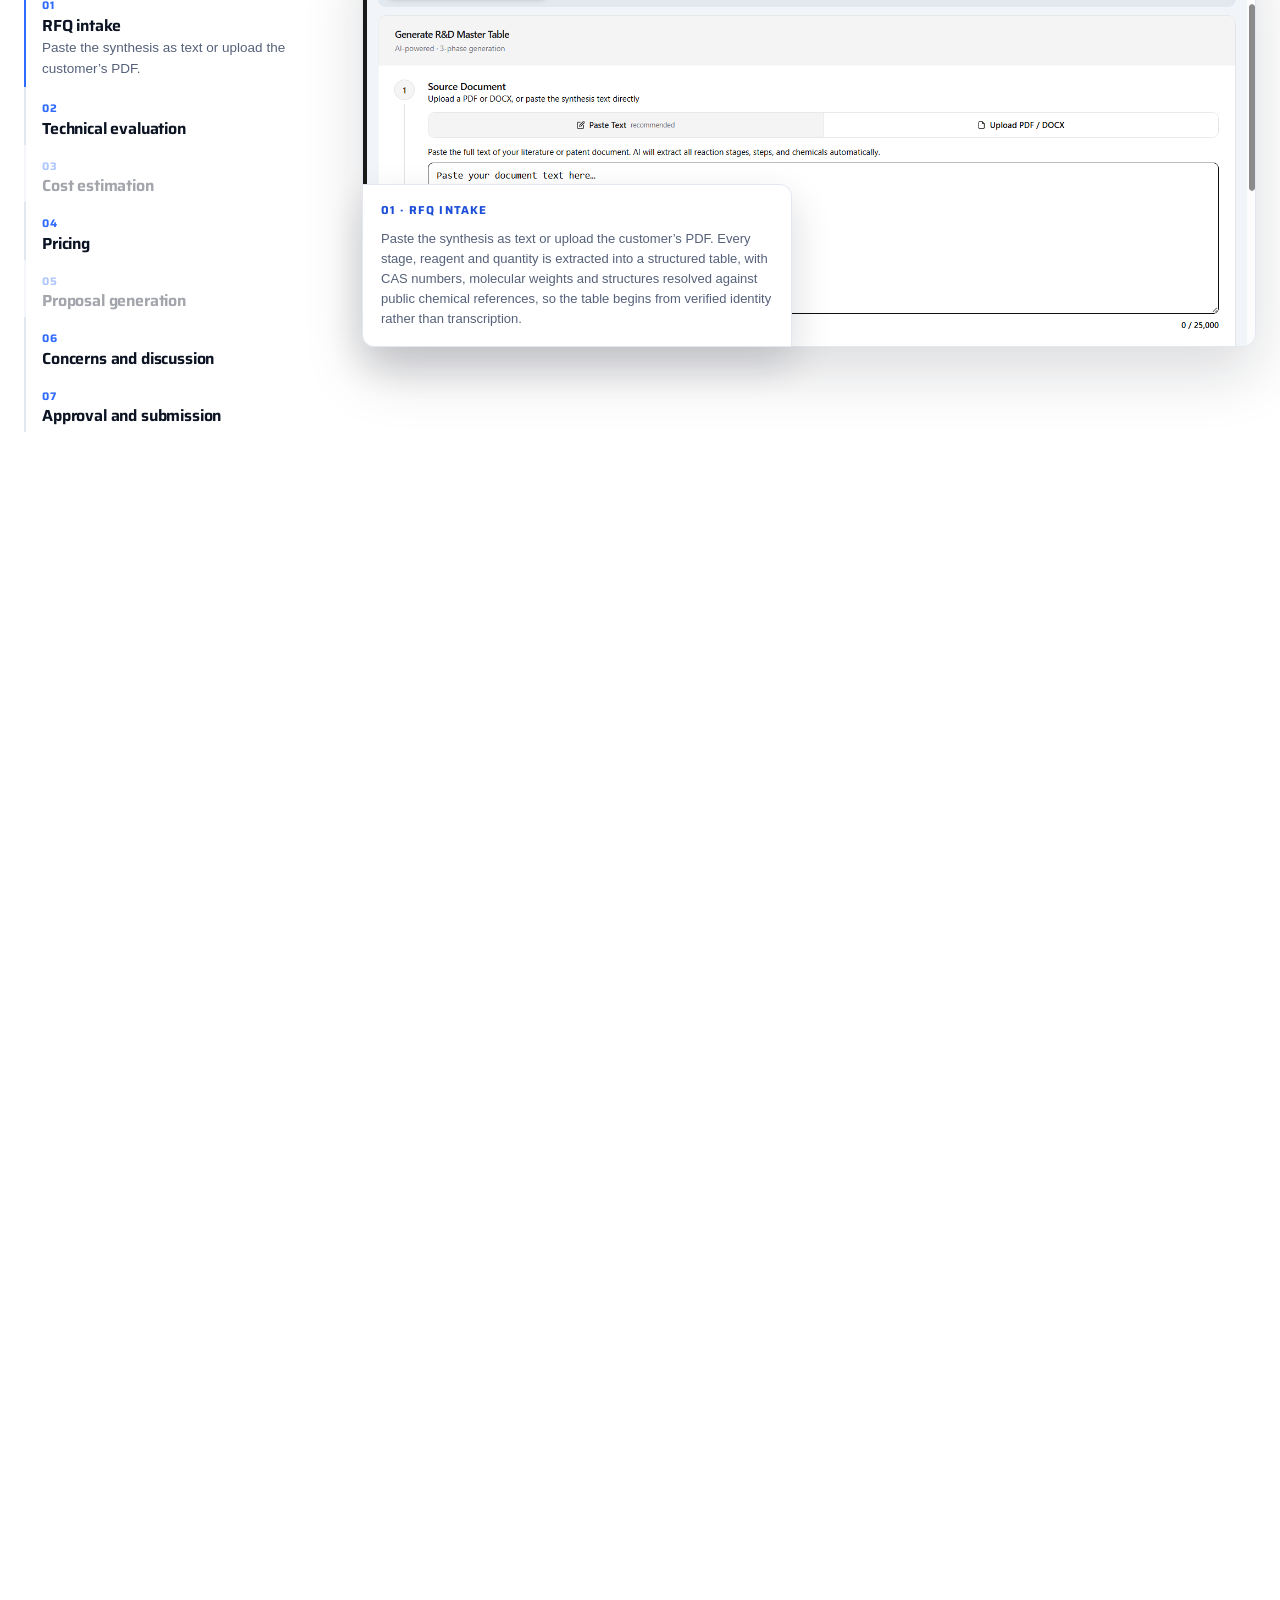
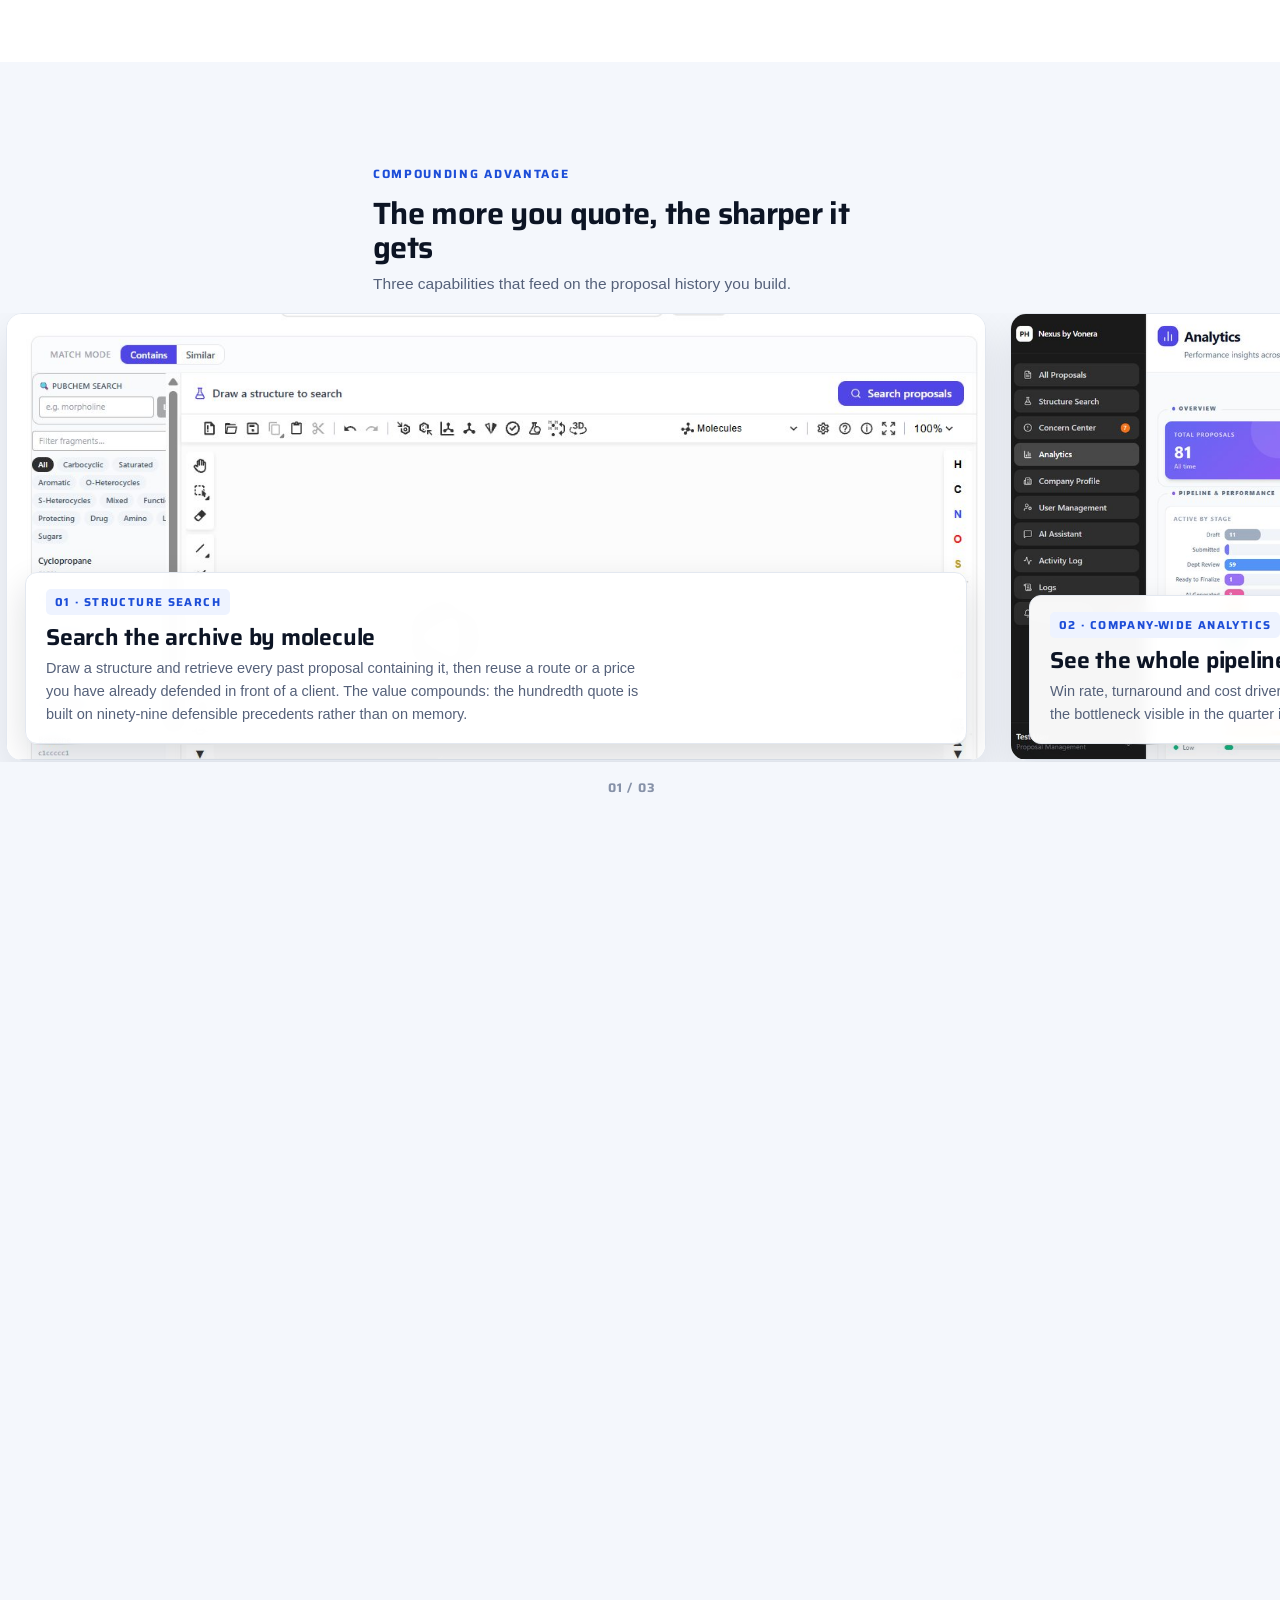
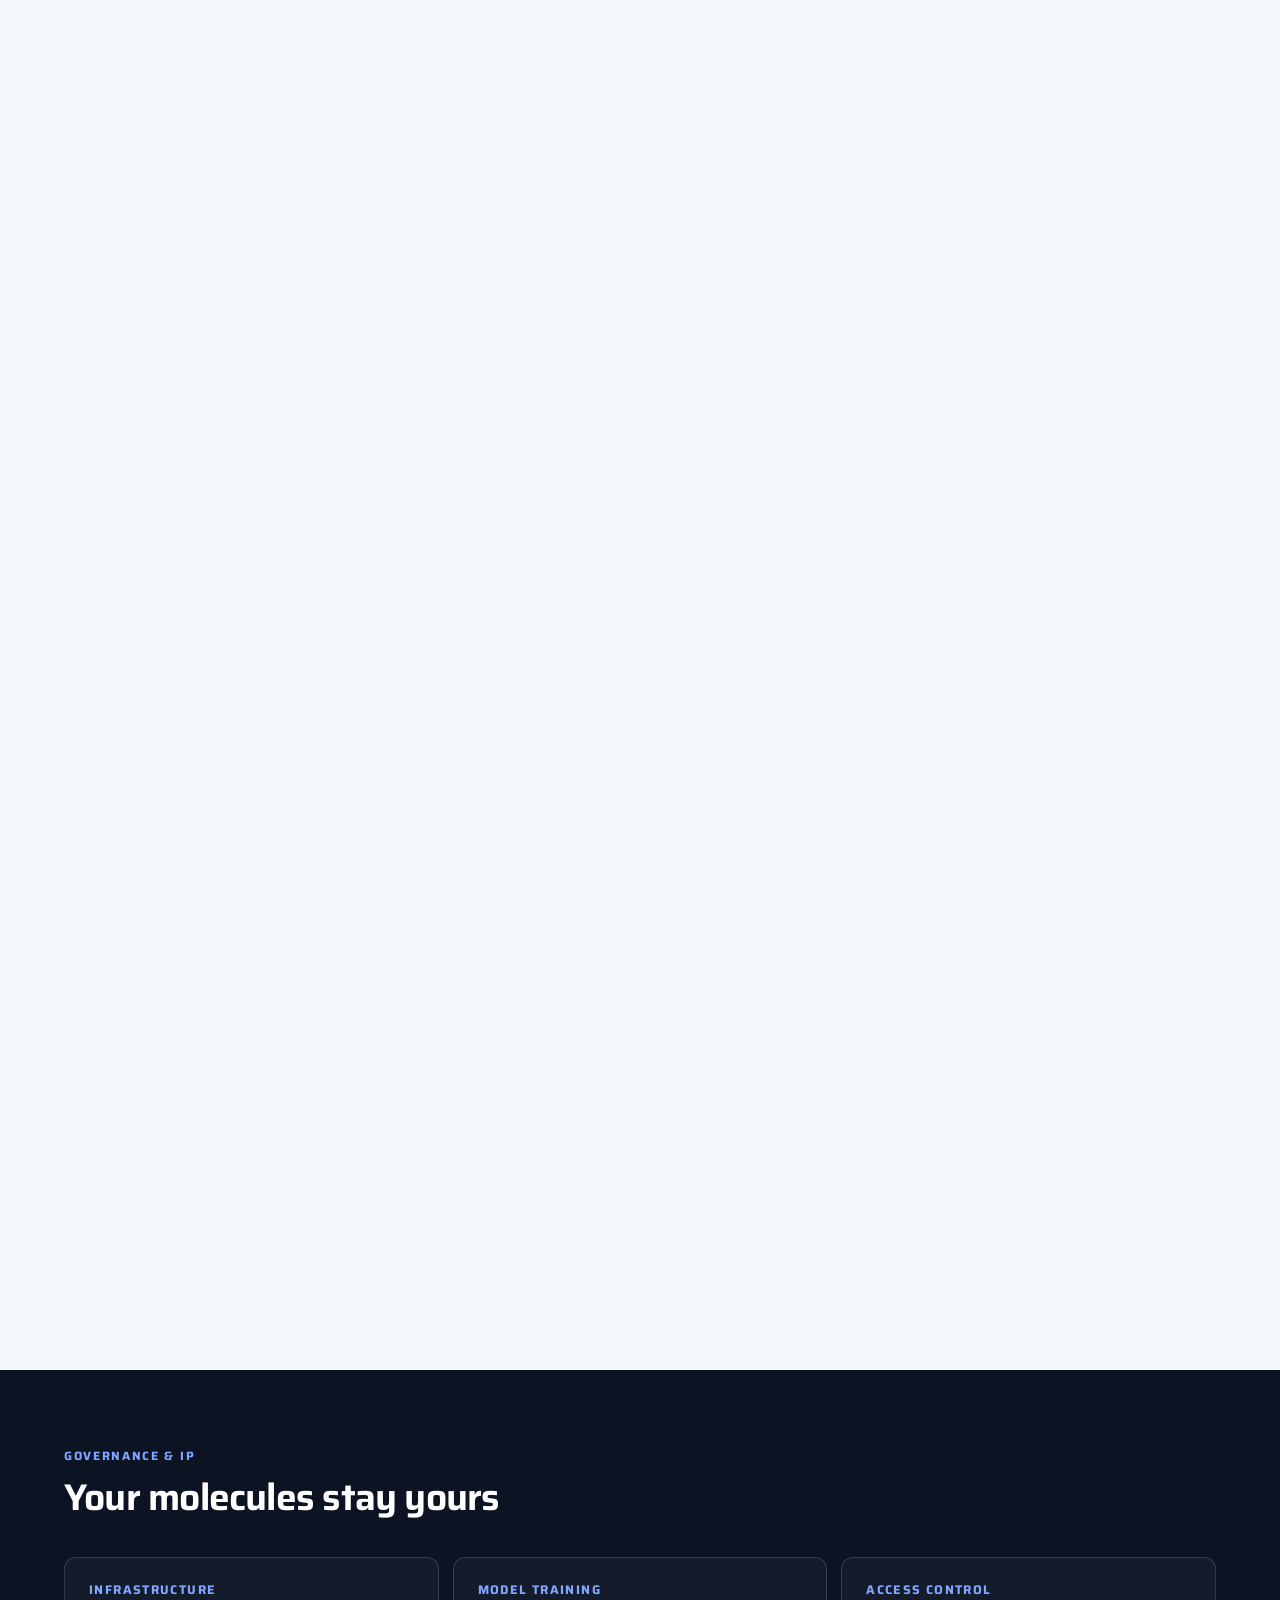
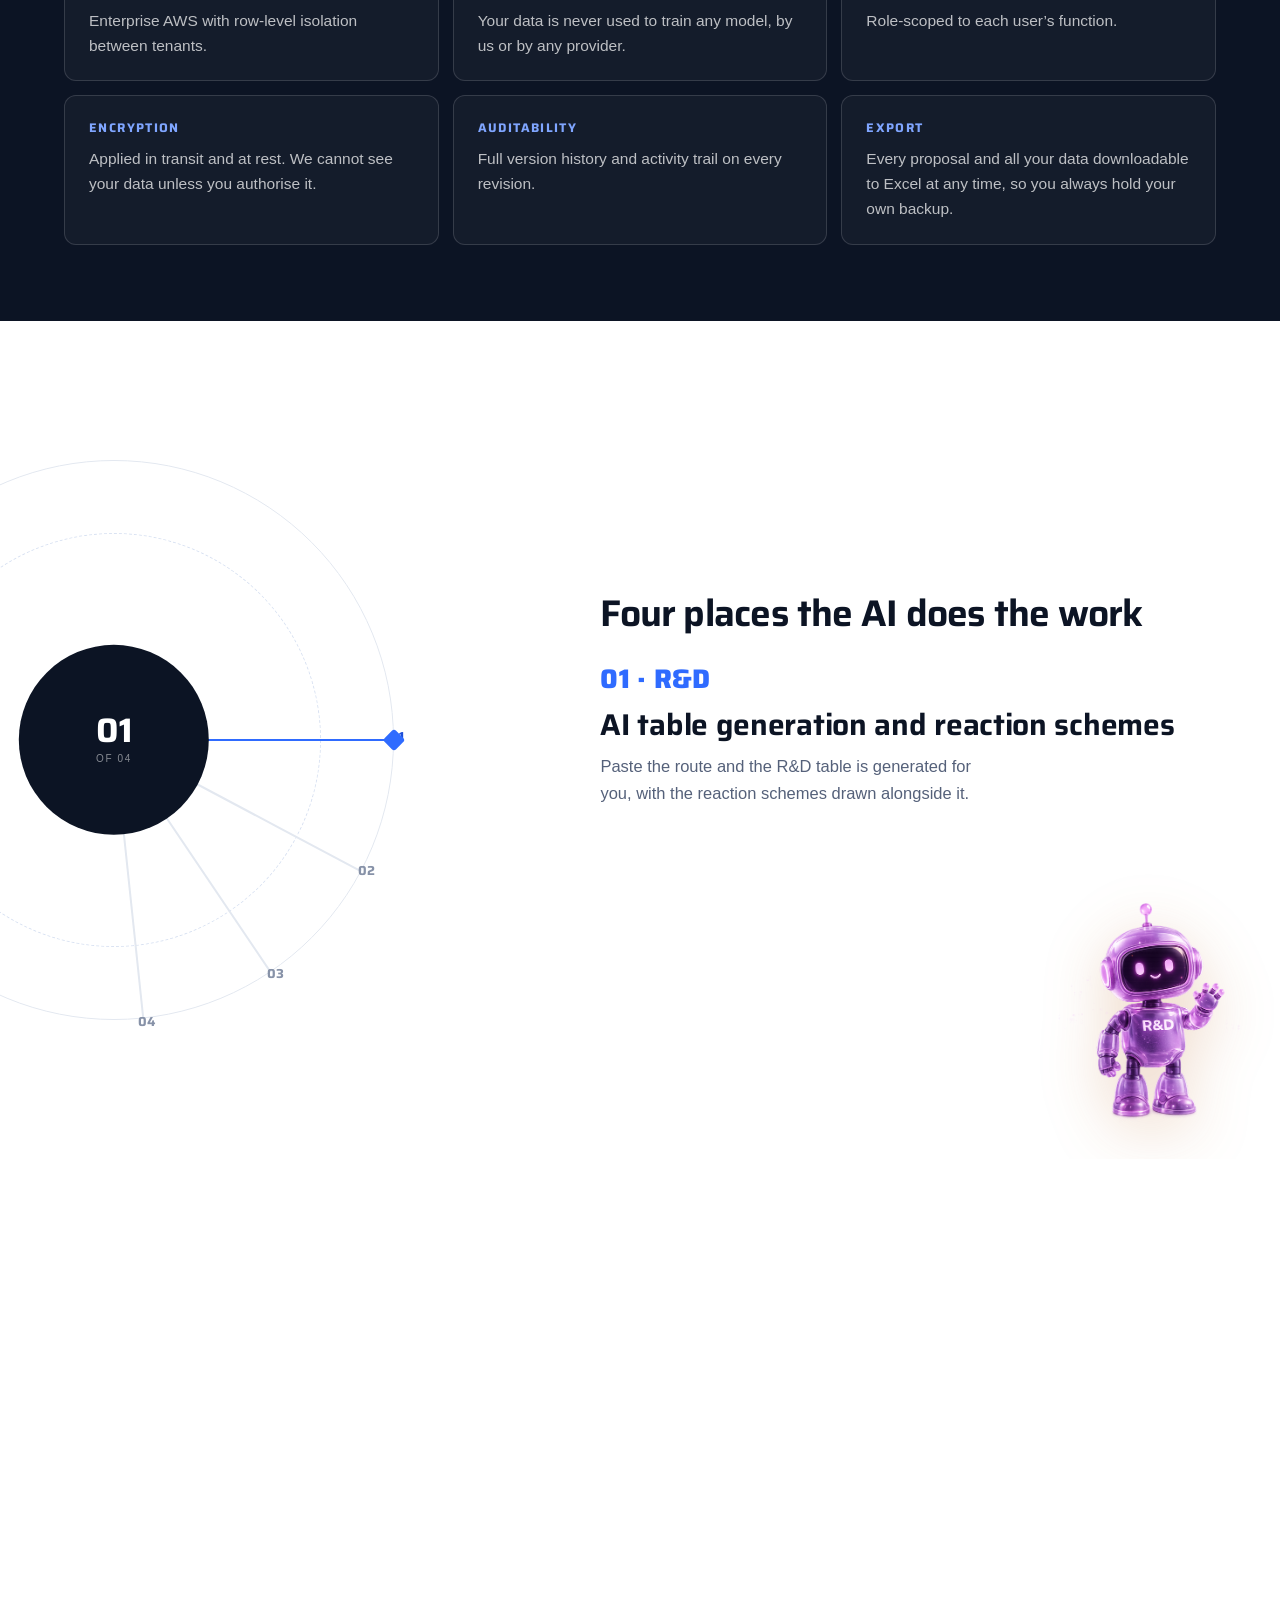
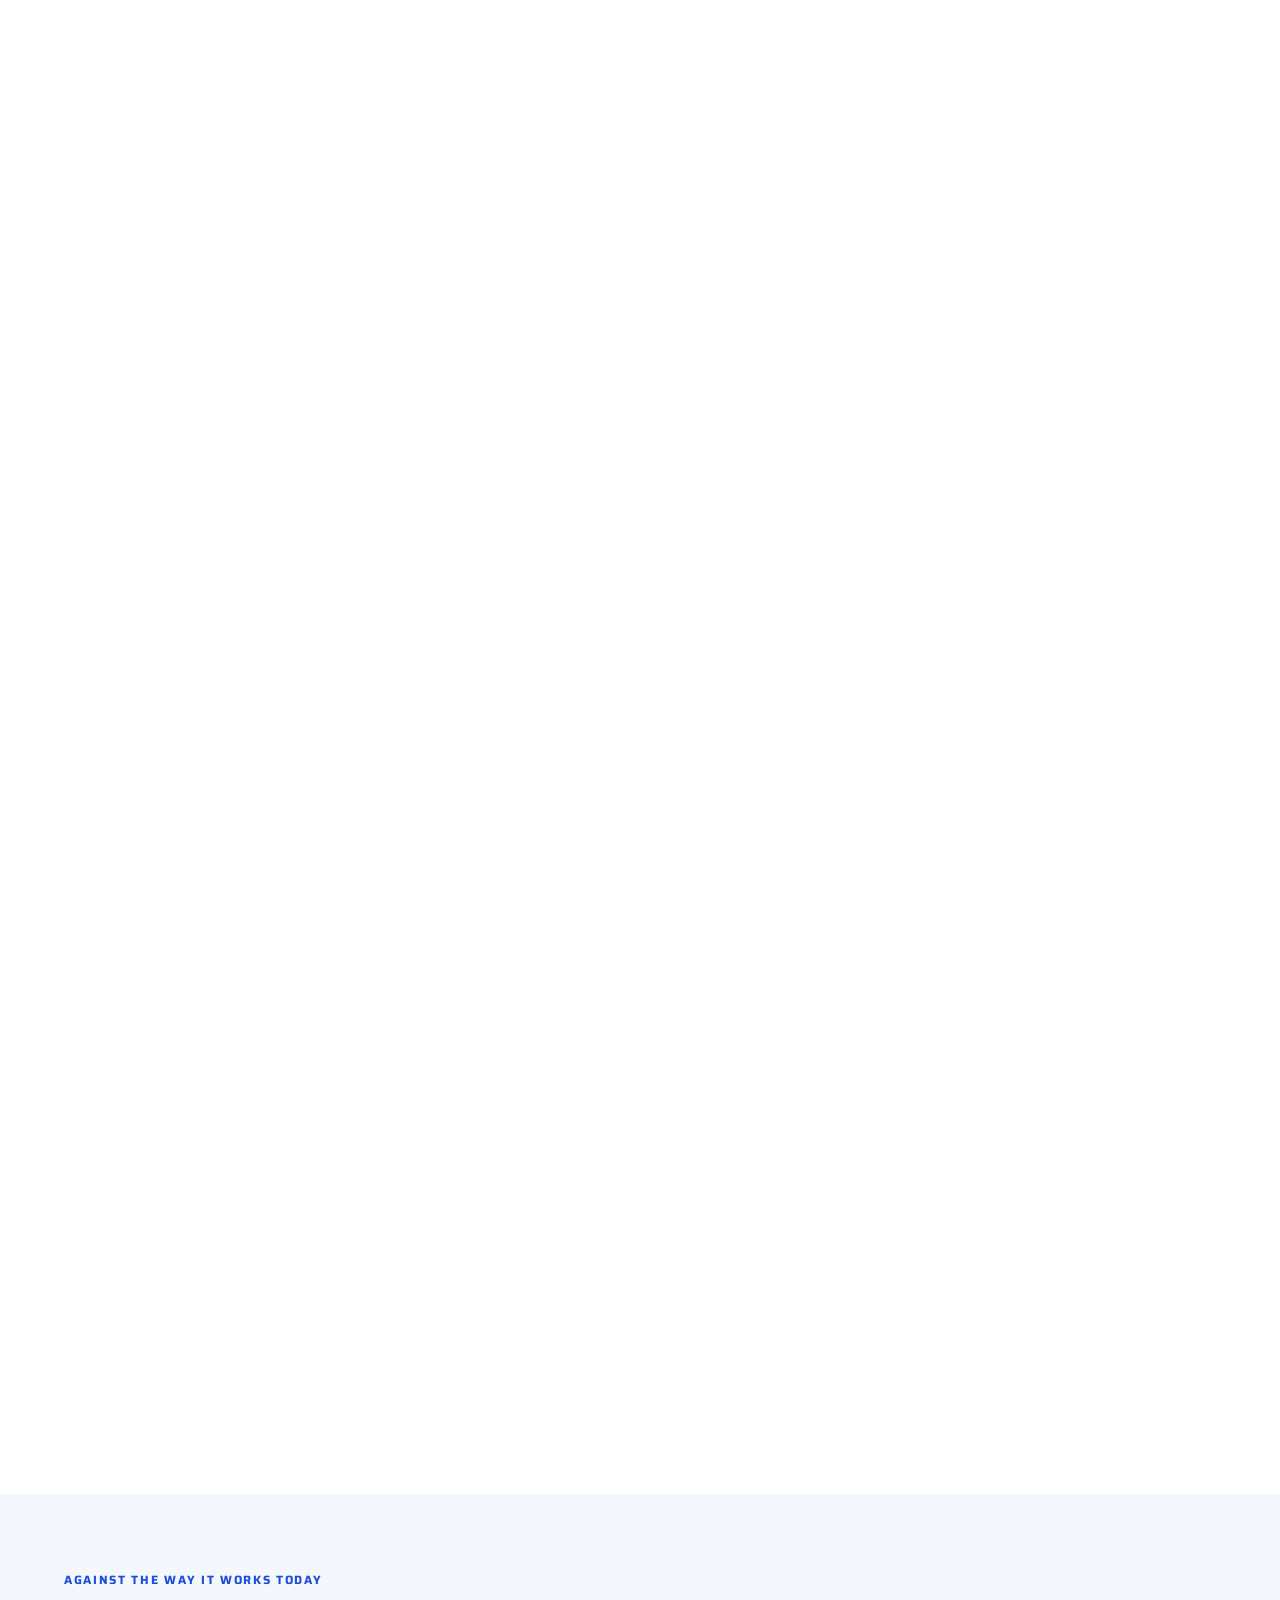
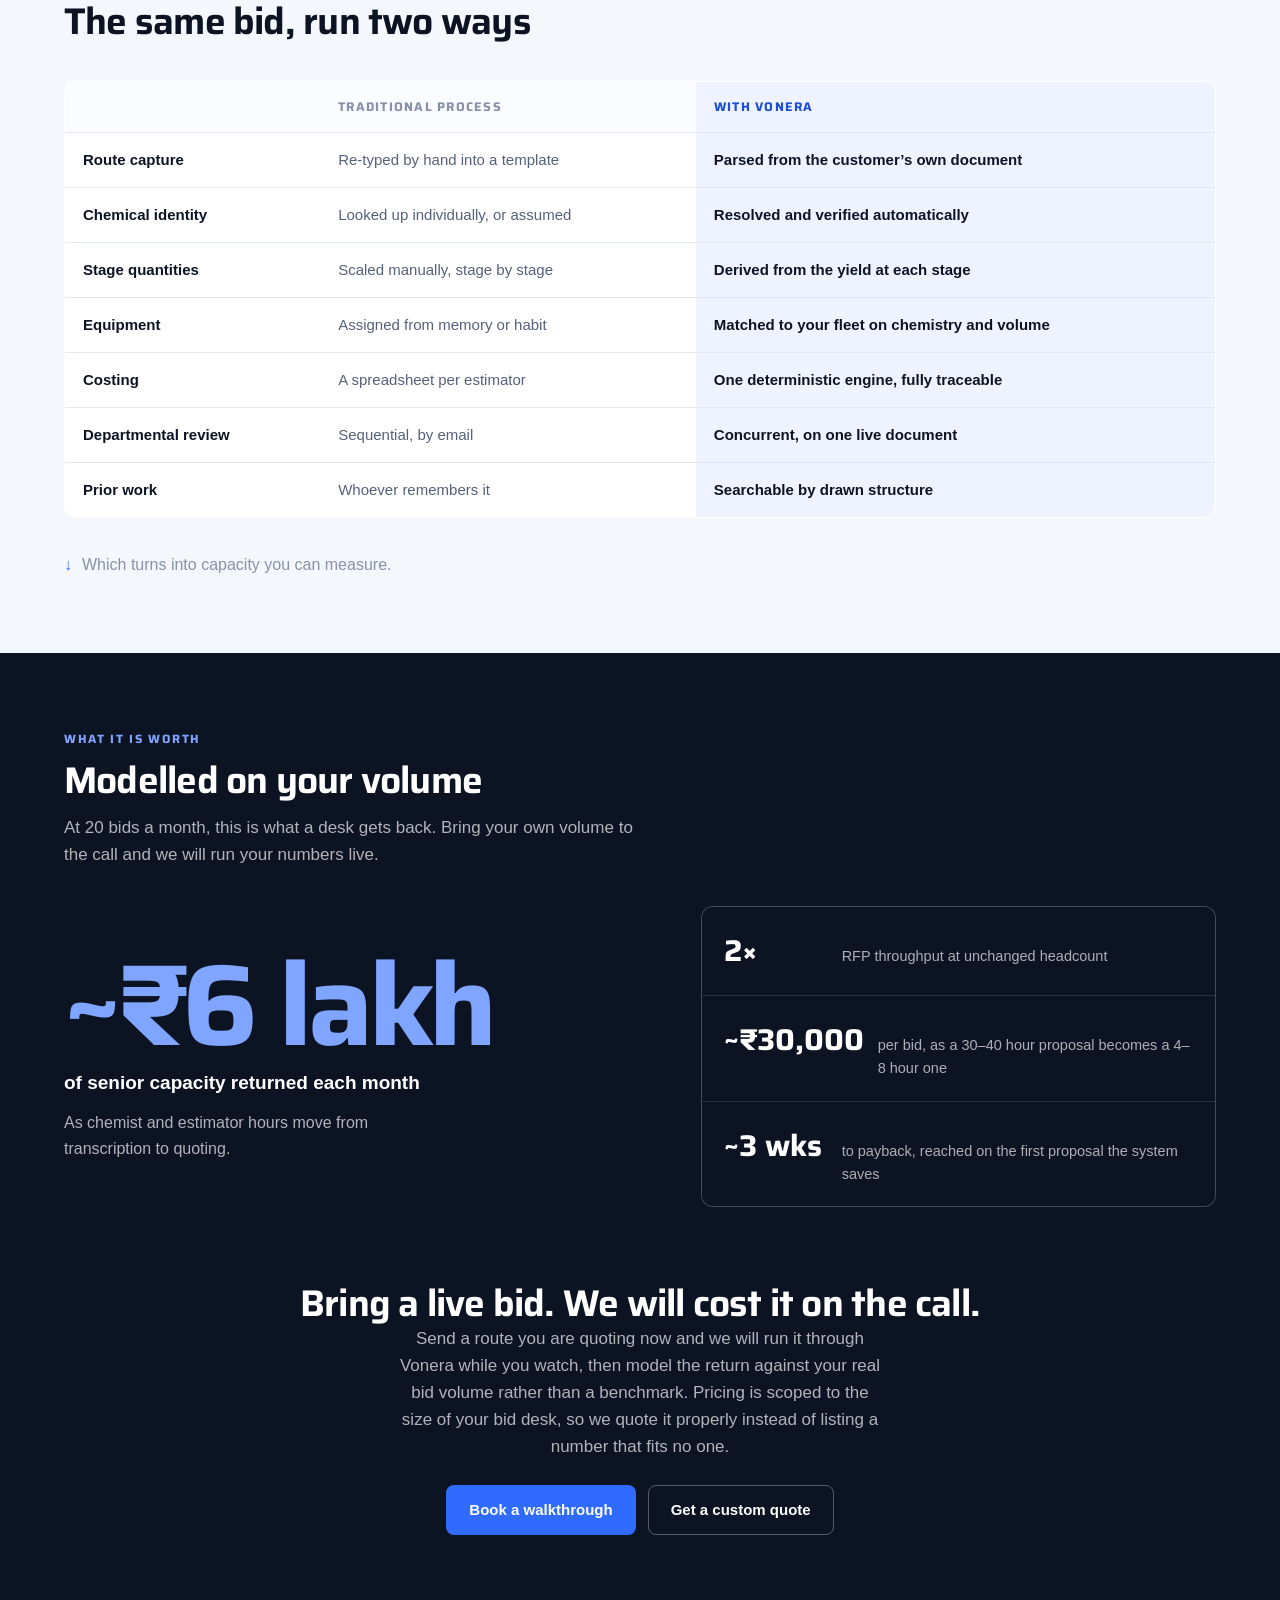
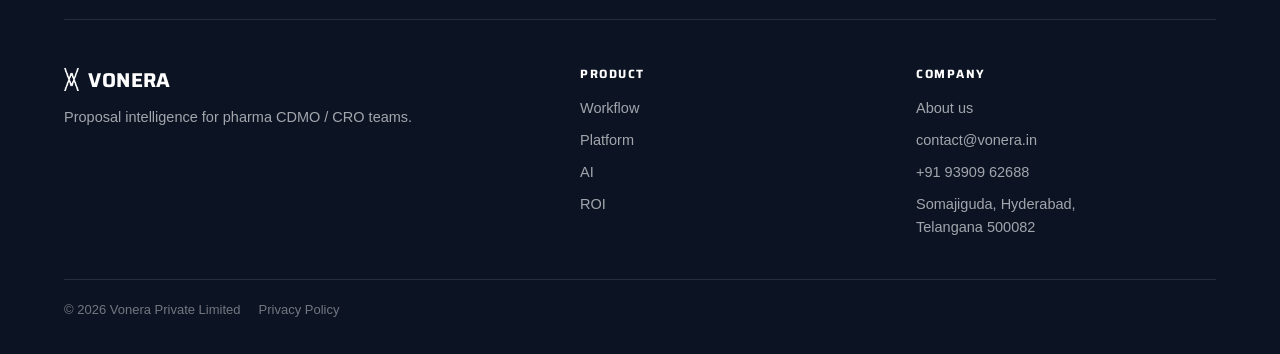
==== commit 122707e6: "Add Privacy Policy page; link it from the footer on index and about" ====
--- a/index.html
+++ b/index.html
@@ -295,7 +295,9 @@
 .foot h4{font-family:var(--display);font-size:12px;font-weight:700;letter-spacing:.13em;text-transform:uppercase;color:#fff;margin-bottom:14px}
 .foot a,.foot p{display:block;font-size:14.5px;margin-bottom:9px;color:rgba(255,255,255,.62)}
 .foot a:hover{color:#fff}.foot .brand{color:#fff;margin-bottom:10px}
-.foot-btm{margin-top:30px;padding-top:20px;border-top:1px solid rgba(255,255,255,.10);font-size:13px;color:rgba(255,255,255,.42)}
+.foot-btm{margin-top:30px;padding-top:20px;border-top:1px solid rgba(255,255,255,.10);font-size:13px;color:rgba(255,255,255,.42);display:flex;gap:18px;flex-wrap:wrap}
+.foot-btm a{color:rgba(255,255,255,.42)}
+.foot-btm a:hover{color:#fff}
 
 html.has-js .rv{opacity:0;transform:translateY(16px);transition:opacity .55s ease,transform .55s ease}
 html.has-js .rv.in{opacity:1;transform:none}
@@ -752,7 +754,7 @@
       <div><h4>Product</h4><a href="#workflow">Workflow</a><a href="#platform">Platform</a><a href="#ai">AI</a><a href="#roi">ROI</a></div>
       <div><h4>Company</h4><a href="about.html">About us</a><a href="mailto:contact@vonera.in">contact@vonera.in</a><a href="tel:+919390962688">+91 93909 62688</a><p>Somajiguda, Hyderabad,<br>Telangana 500082</p></div>
     </div>
-    <div class="foot-btm">&copy; <span id="yr">2026</span> Vonera Private Limited</div>
+    <div class="foot-btm"><span>&copy; <span id="yr">2026</span> Vonera Private Limited</span><a href="privacy.html">Privacy Policy</a></div>
   </div>
 </footer>
 
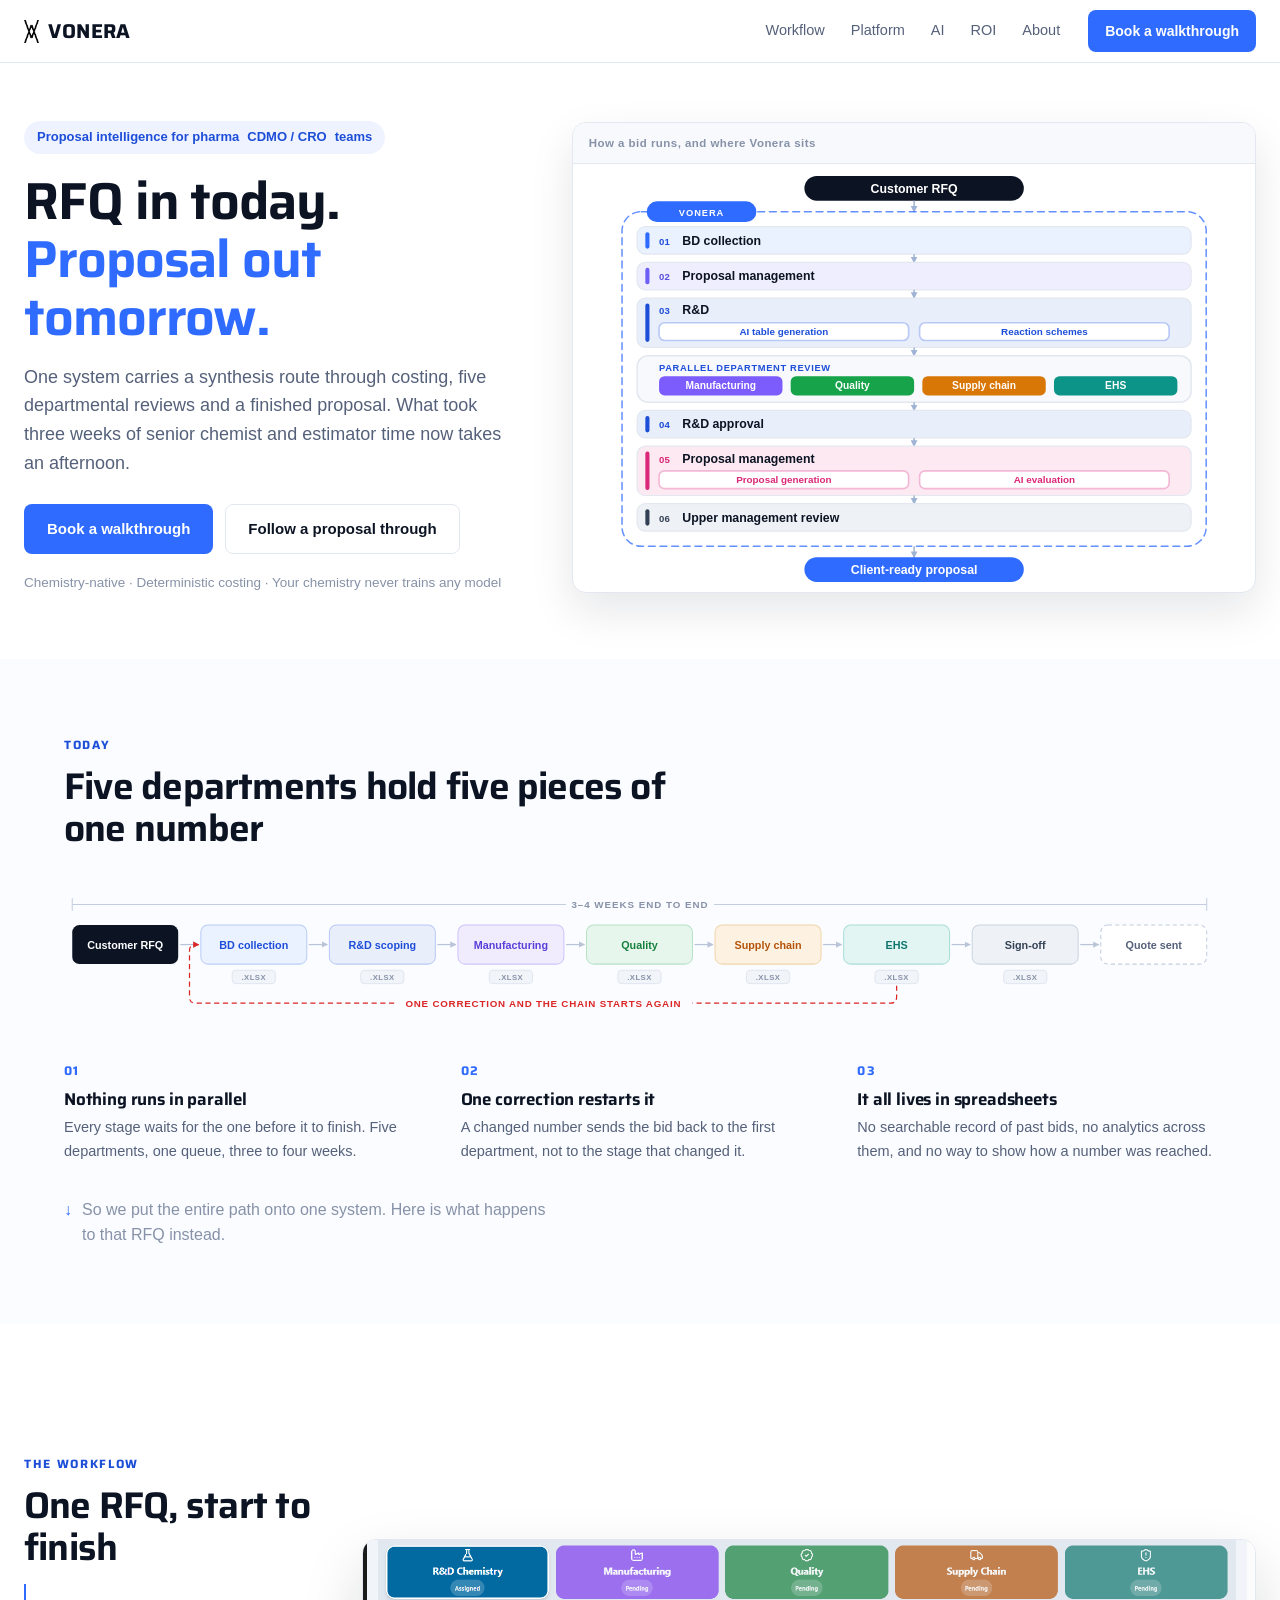
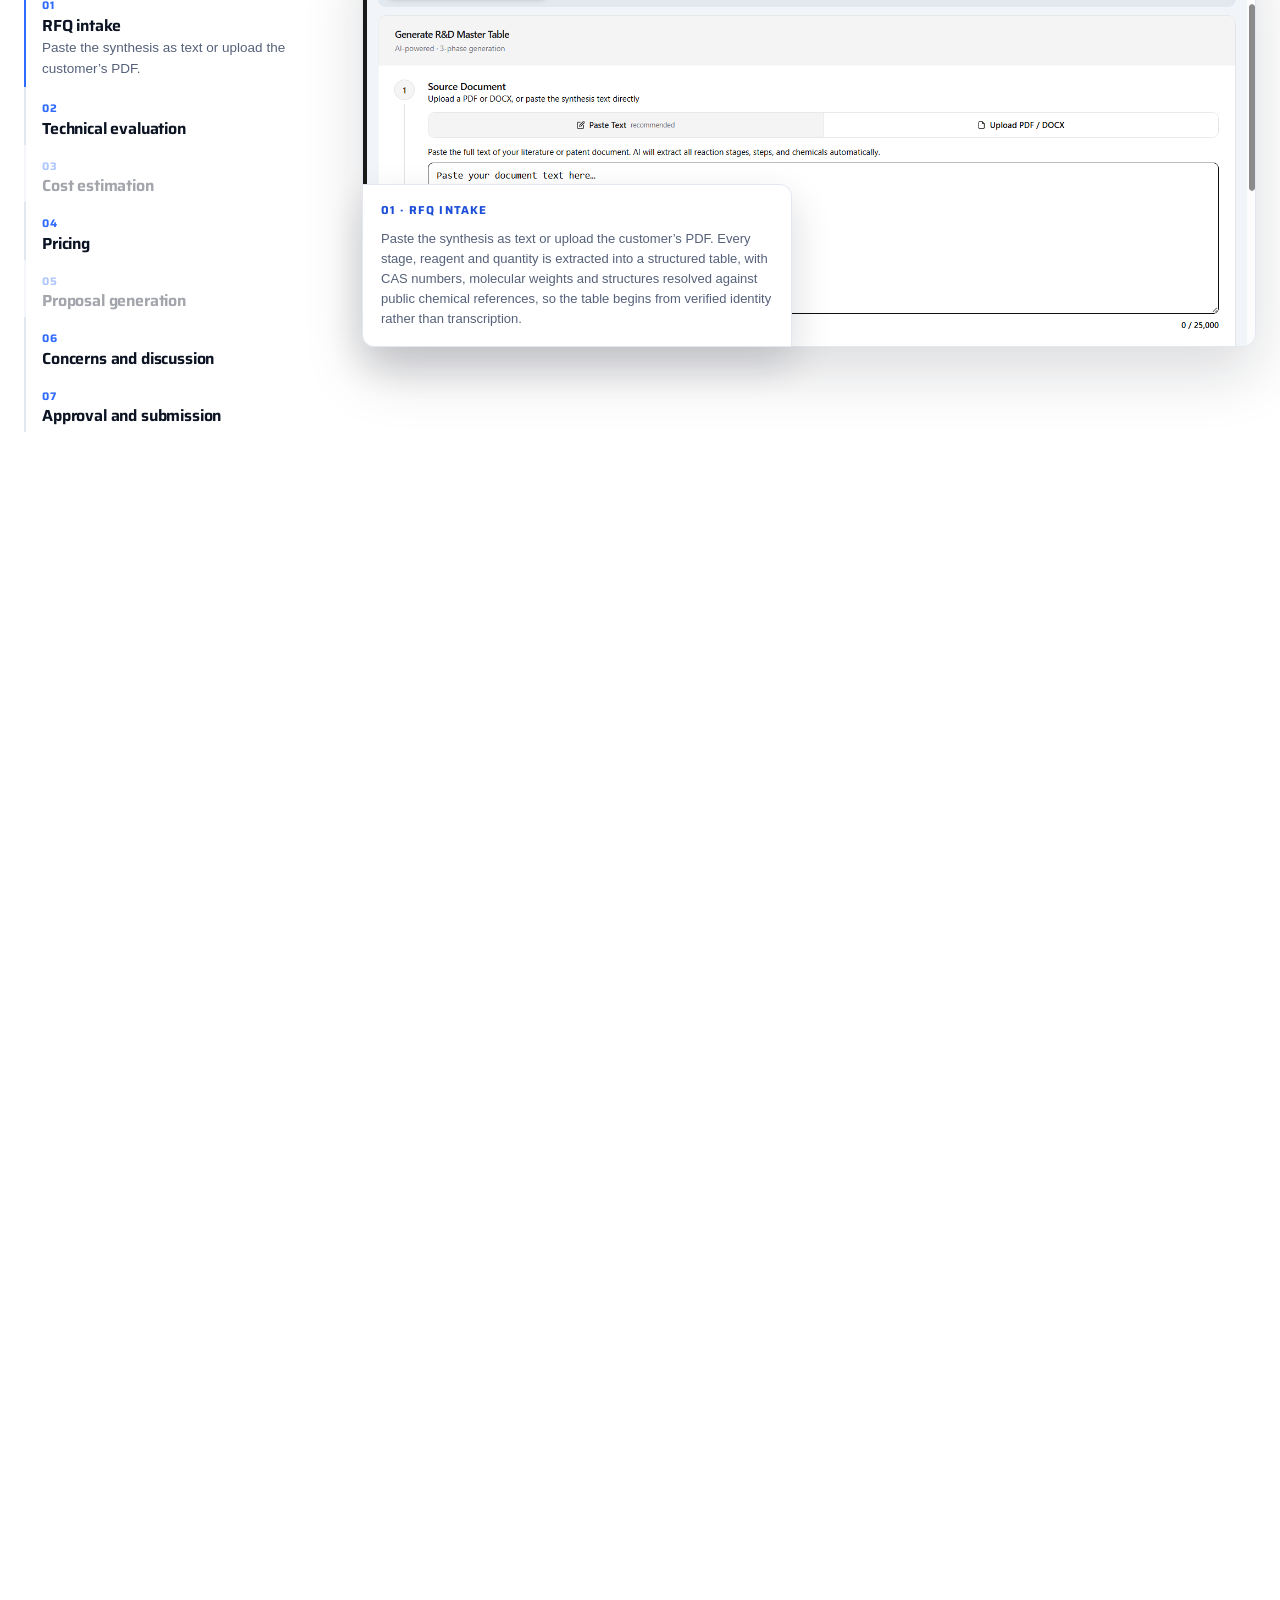
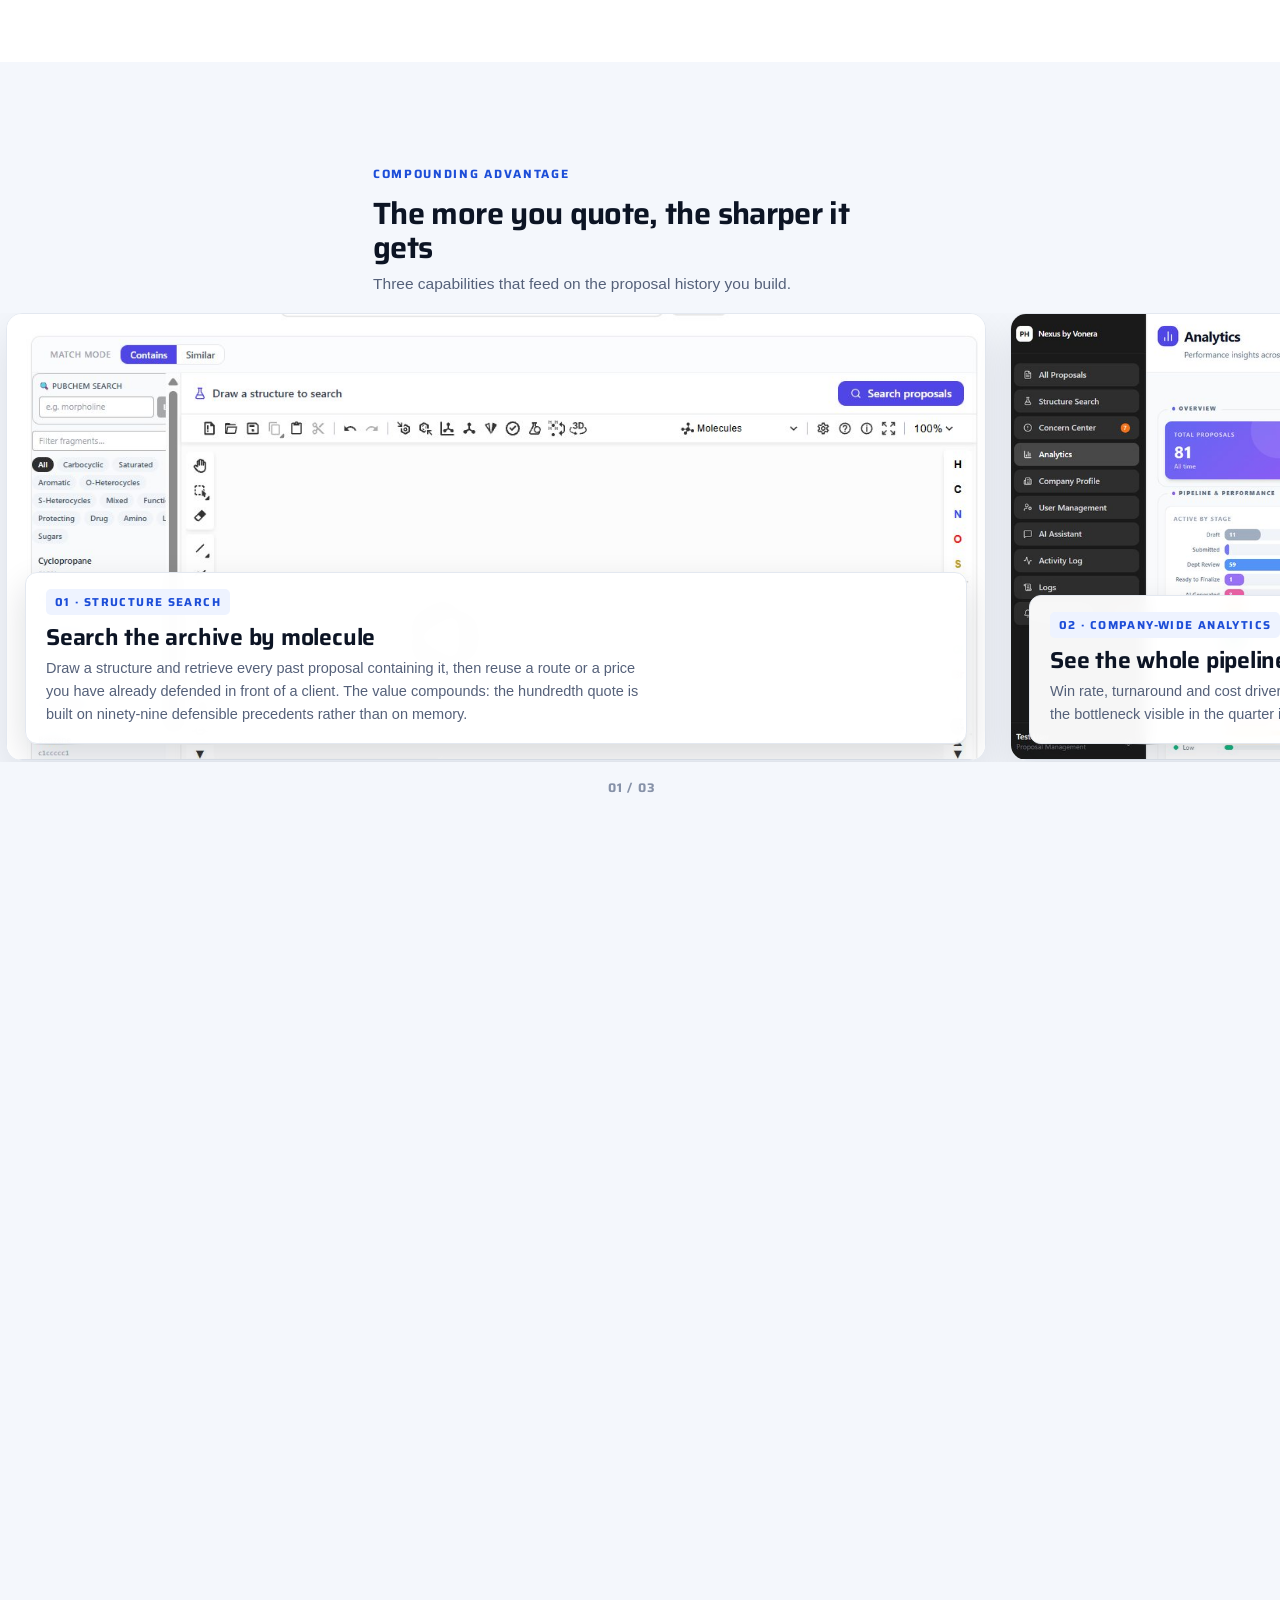
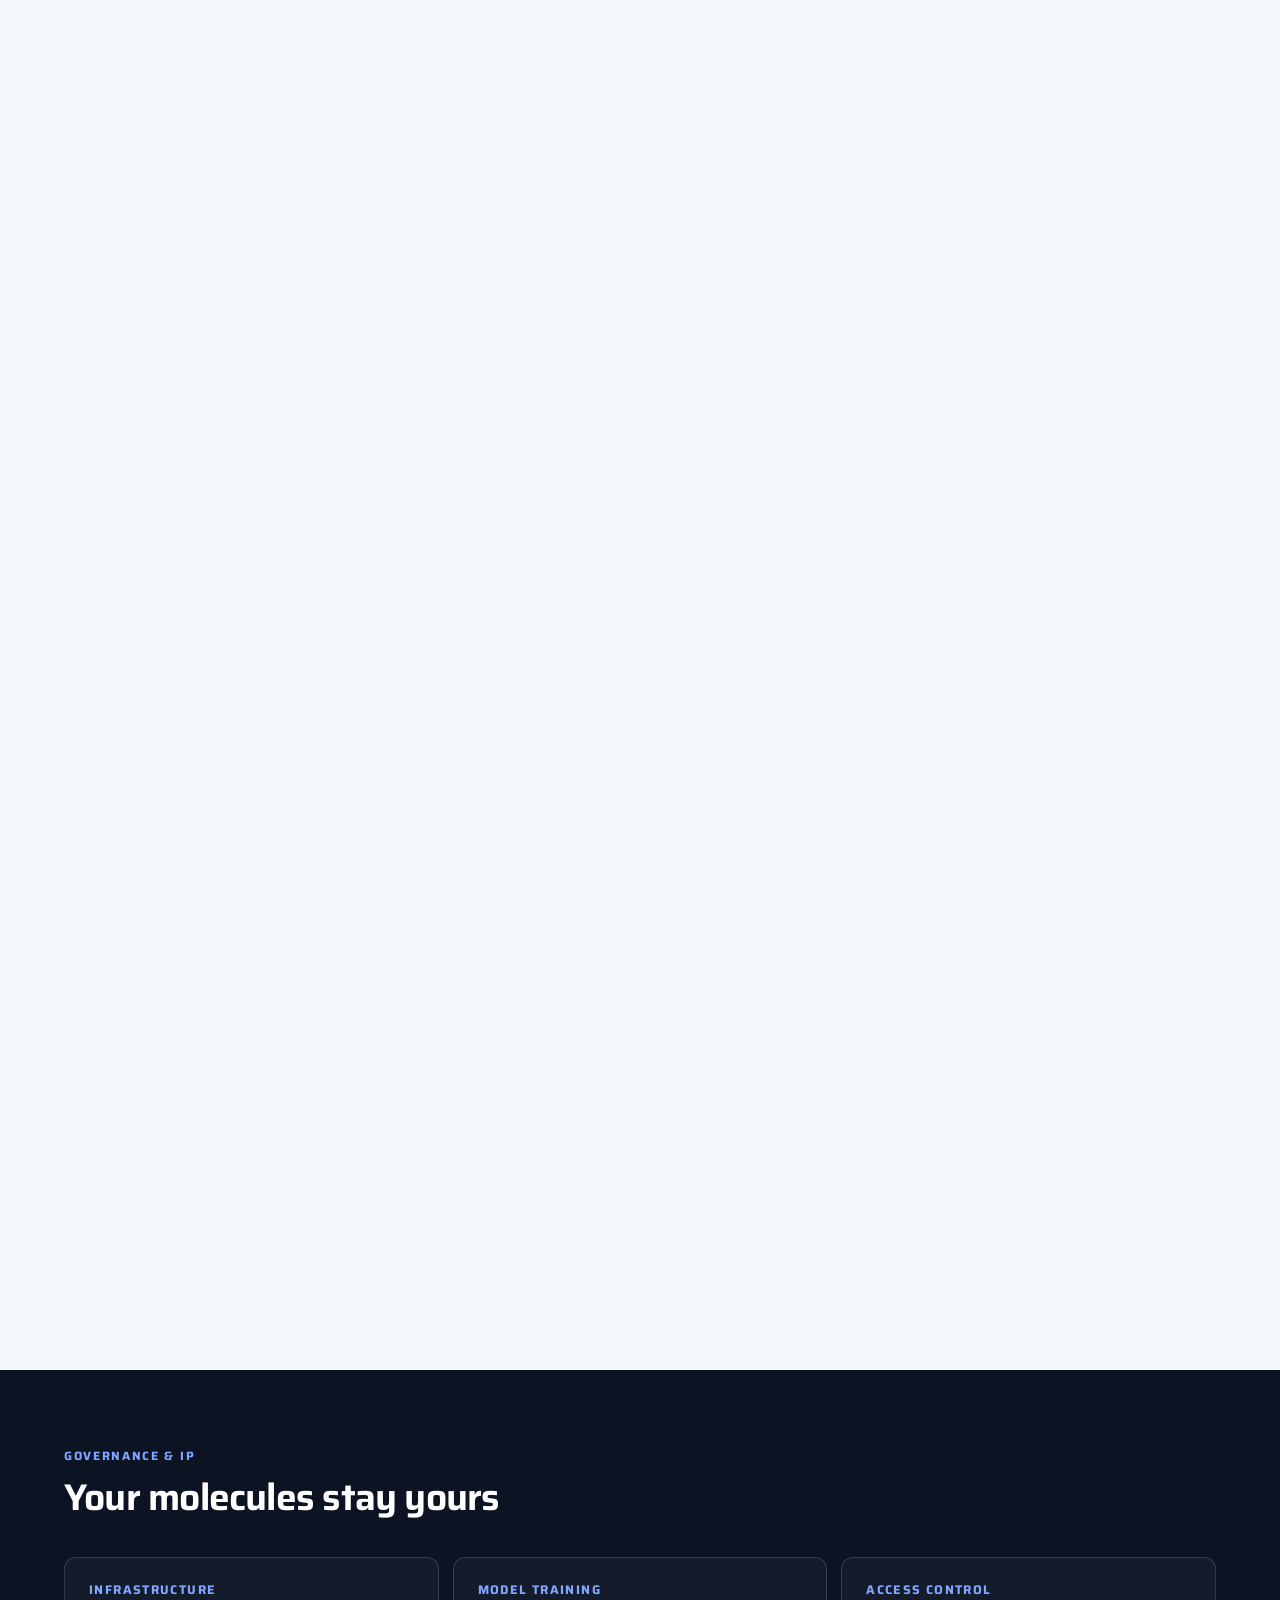
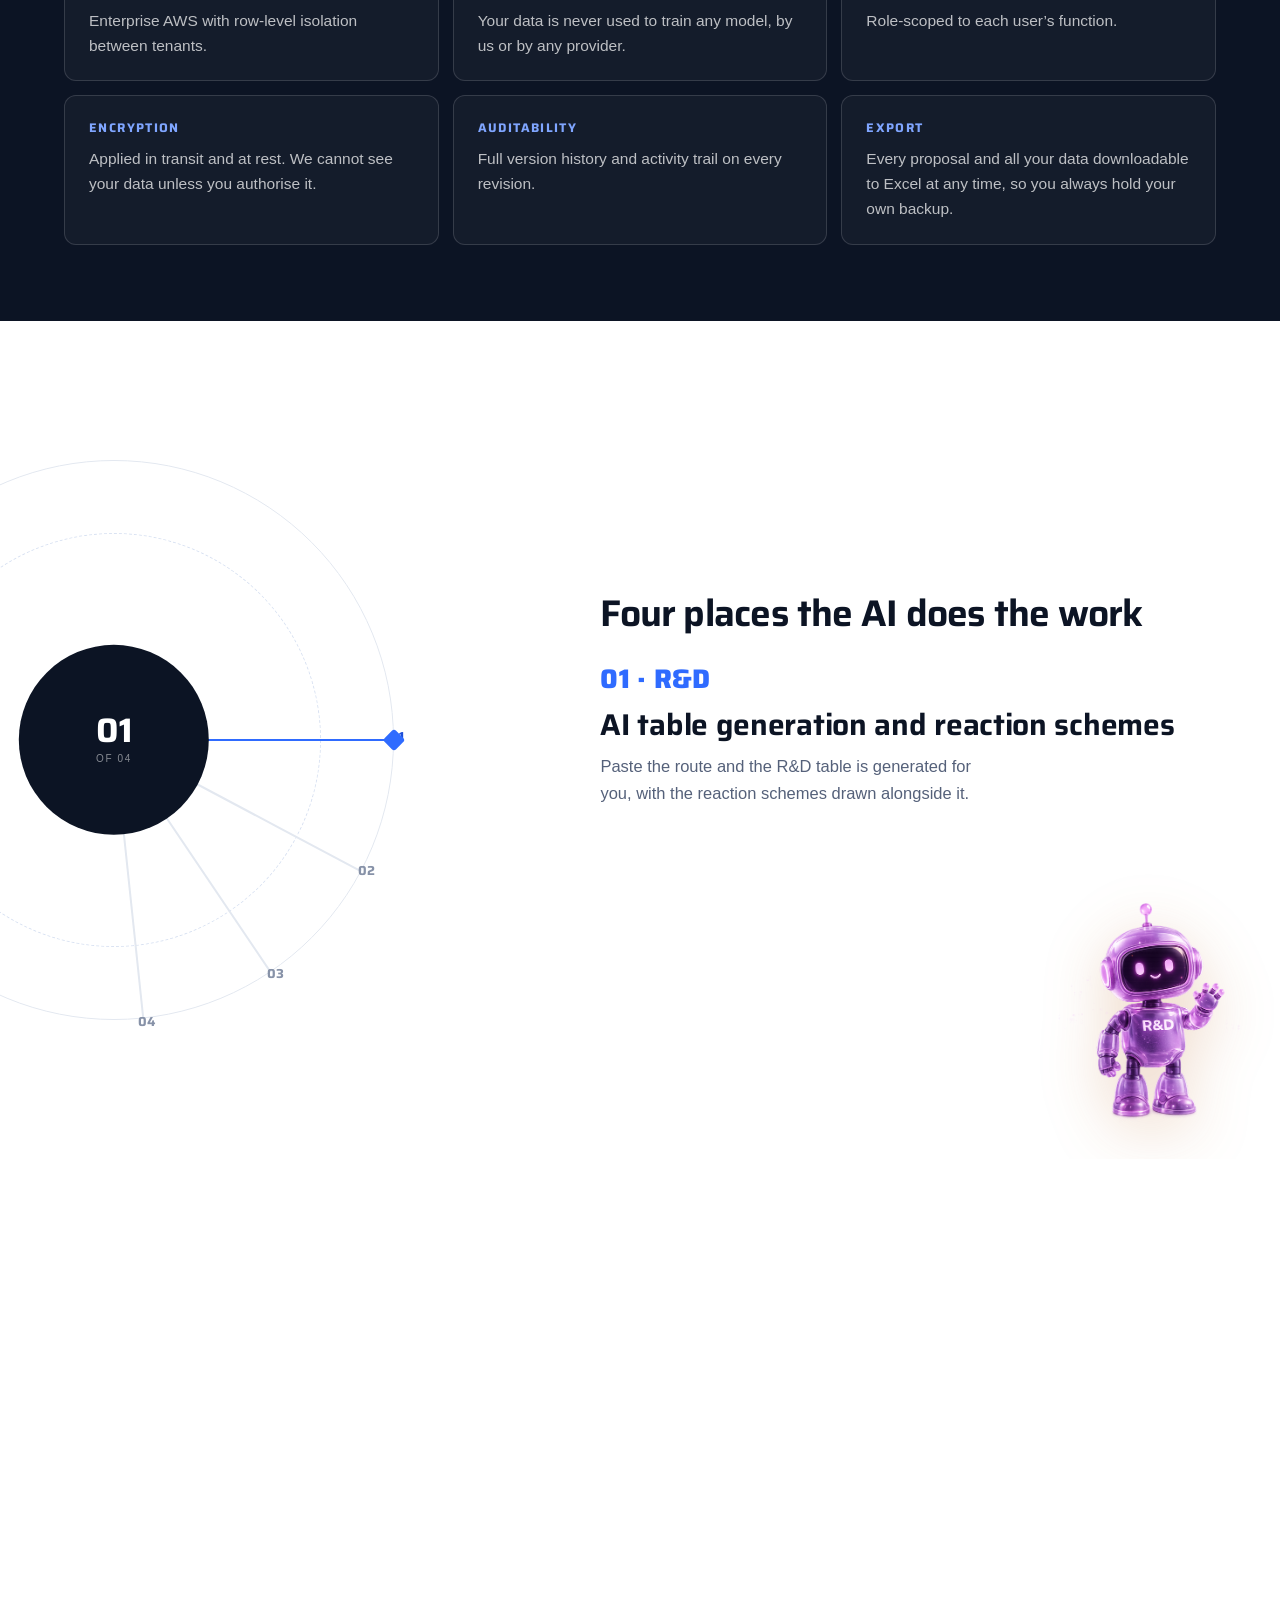
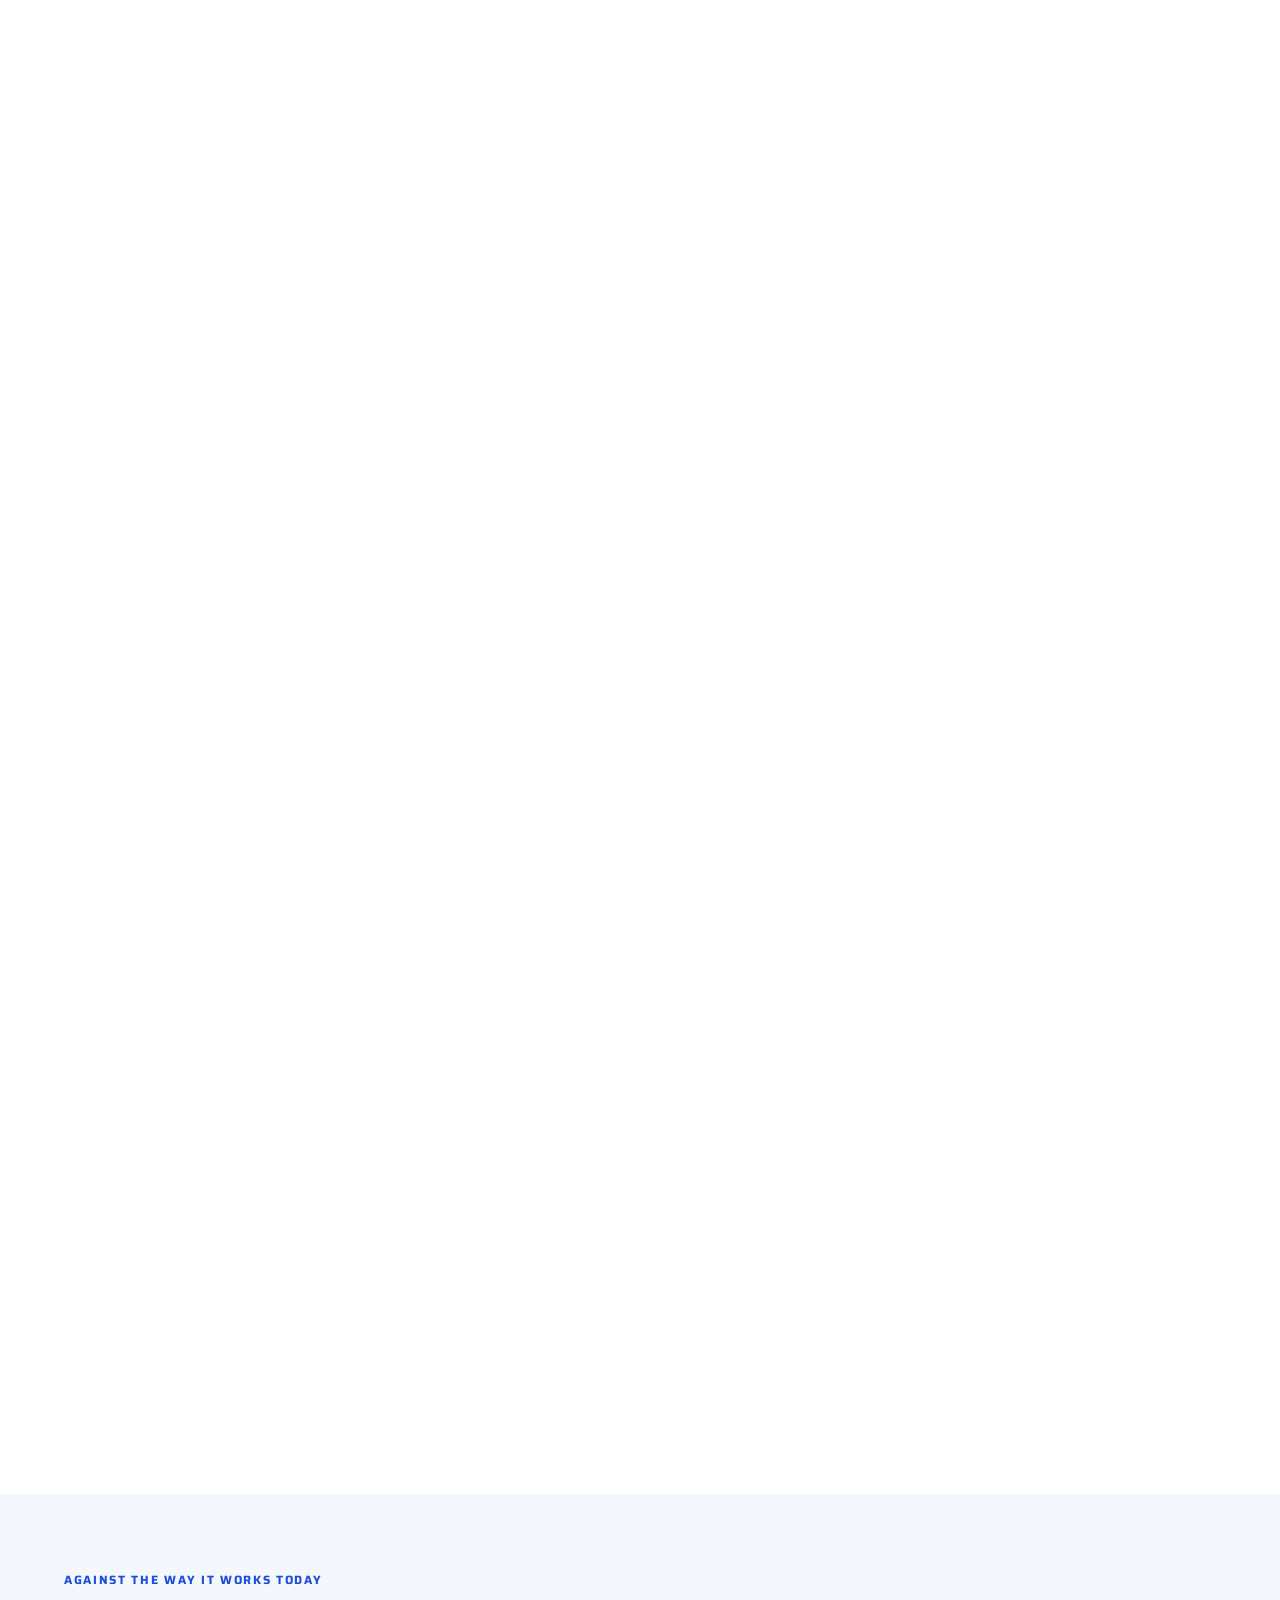
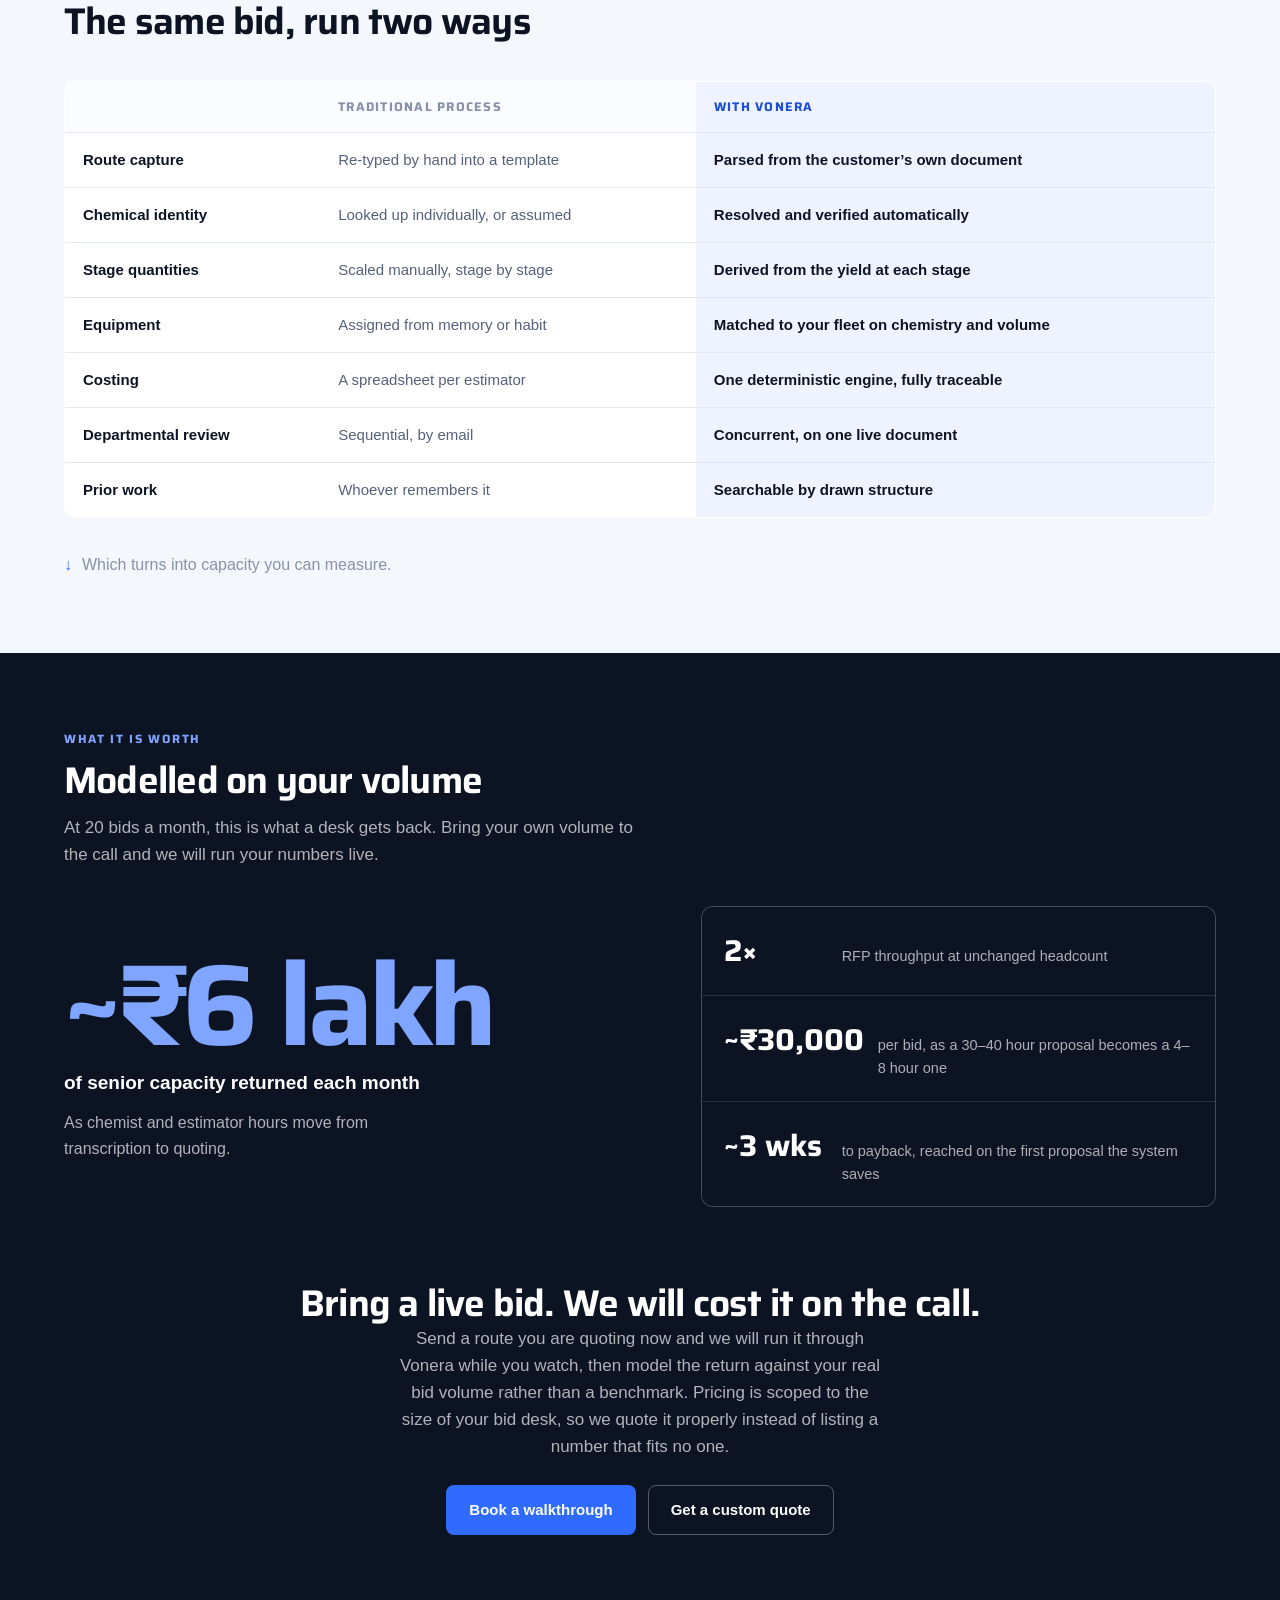
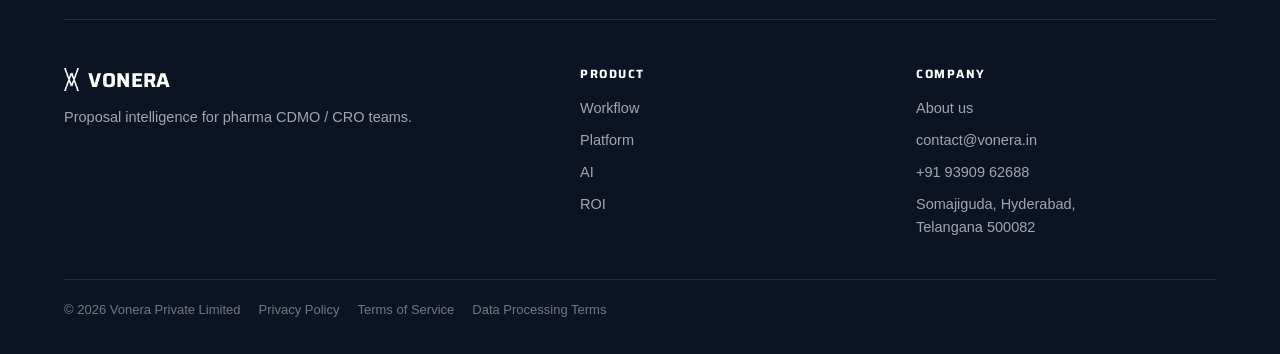
==== commit ac9415c1: "Add Terms of Service and Data Processing Terms; name Venkat as Grievance Officer on the Privacy Poli" ====
--- a/index.html
+++ b/index.html
@@ -754,7 +754,7 @@
       <div><h4>Product</h4><a href="#workflow">Workflow</a><a href="#platform">Platform</a><a href="#ai">AI</a><a href="#roi">ROI</a></div>
       <div><h4>Company</h4><a href="about.html">About us</a><a href="mailto:contact@vonera.in">contact@vonera.in</a><a href="tel:+919390962688">+91 93909 62688</a><p>Somajiguda, Hyderabad,<br>Telangana 500082</p></div>
     </div>
-    <div class="foot-btm"><span>&copy; <span id="yr">2026</span> Vonera Private Limited</span><a href="privacy.html">Privacy Policy</a></div>
+    <div class="foot-btm"><span>&copy; <span id="yr">2026</span> Vonera Private Limited</span><a href="privacy.html">Privacy Policy</a><a href="terms.html">Terms of Service</a><a href="data-processing.html">Data Processing Terms</a></div>
   </div>
 </footer>
 
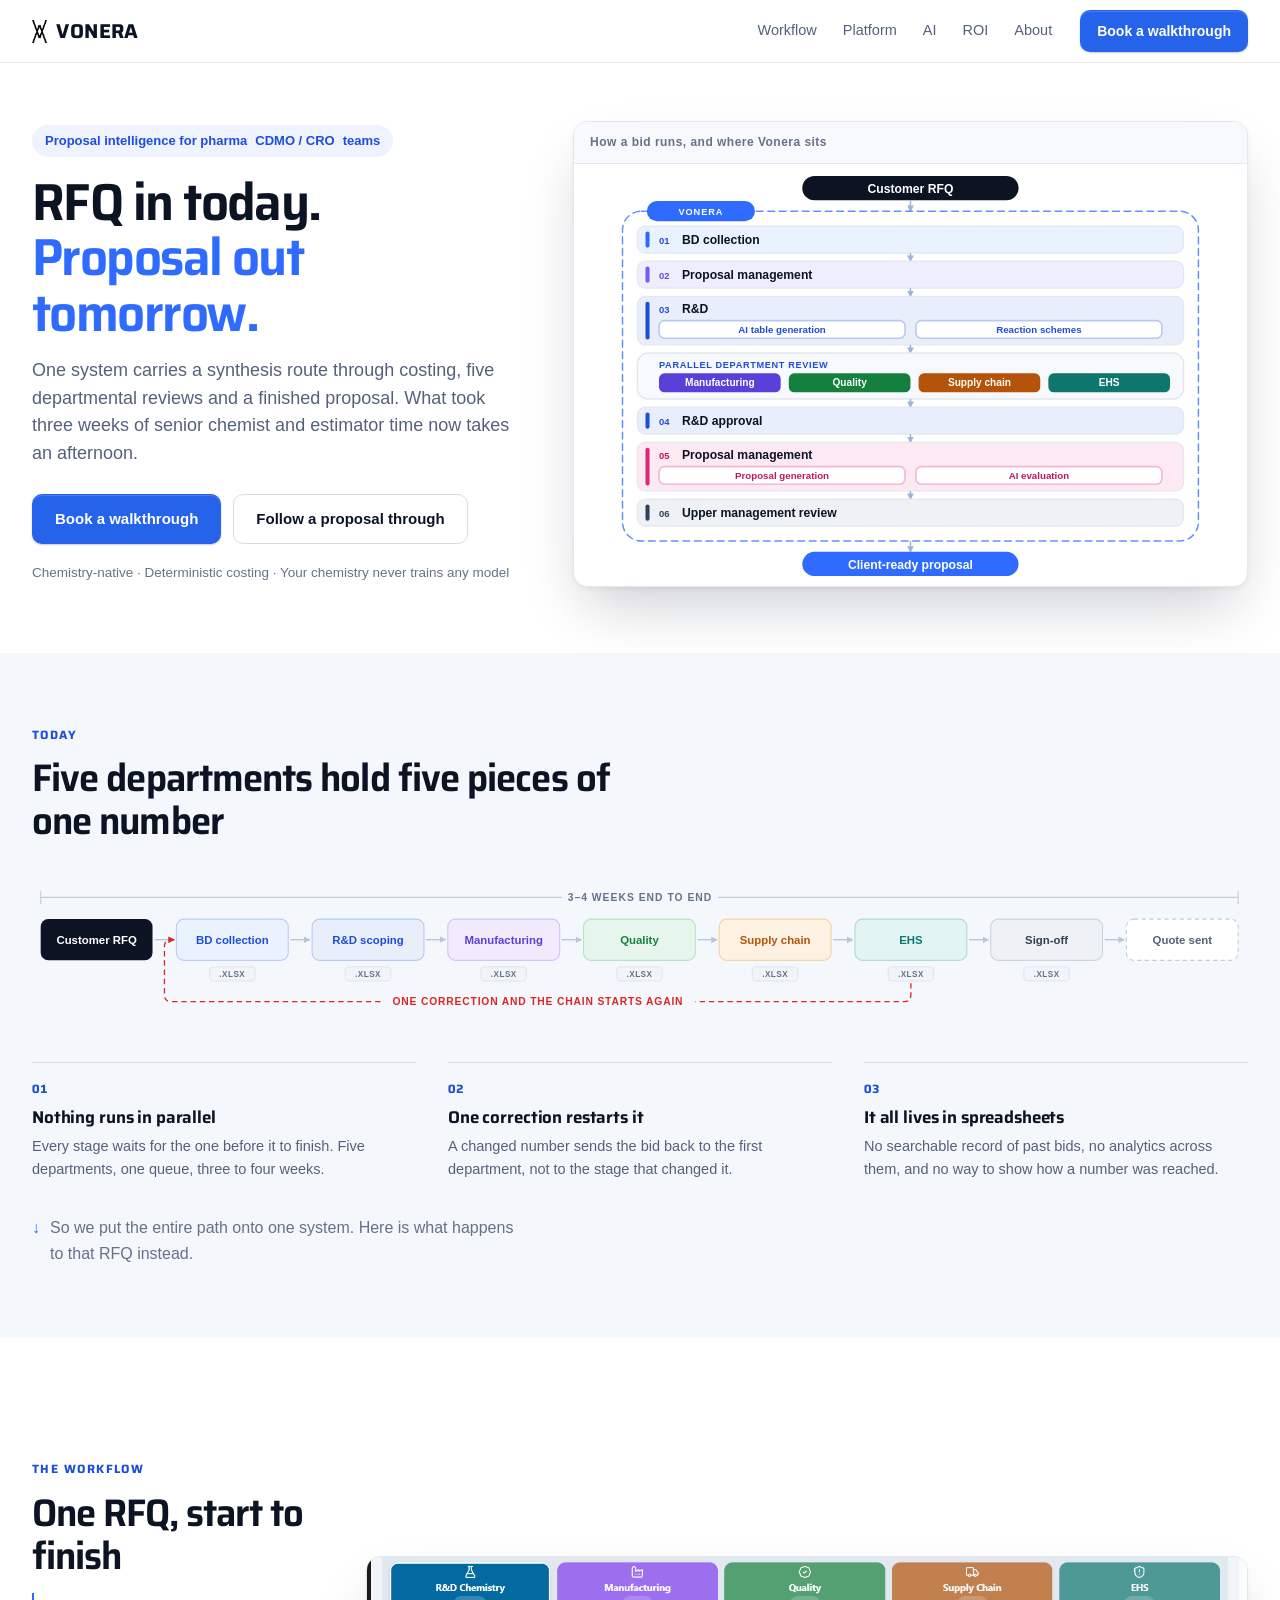
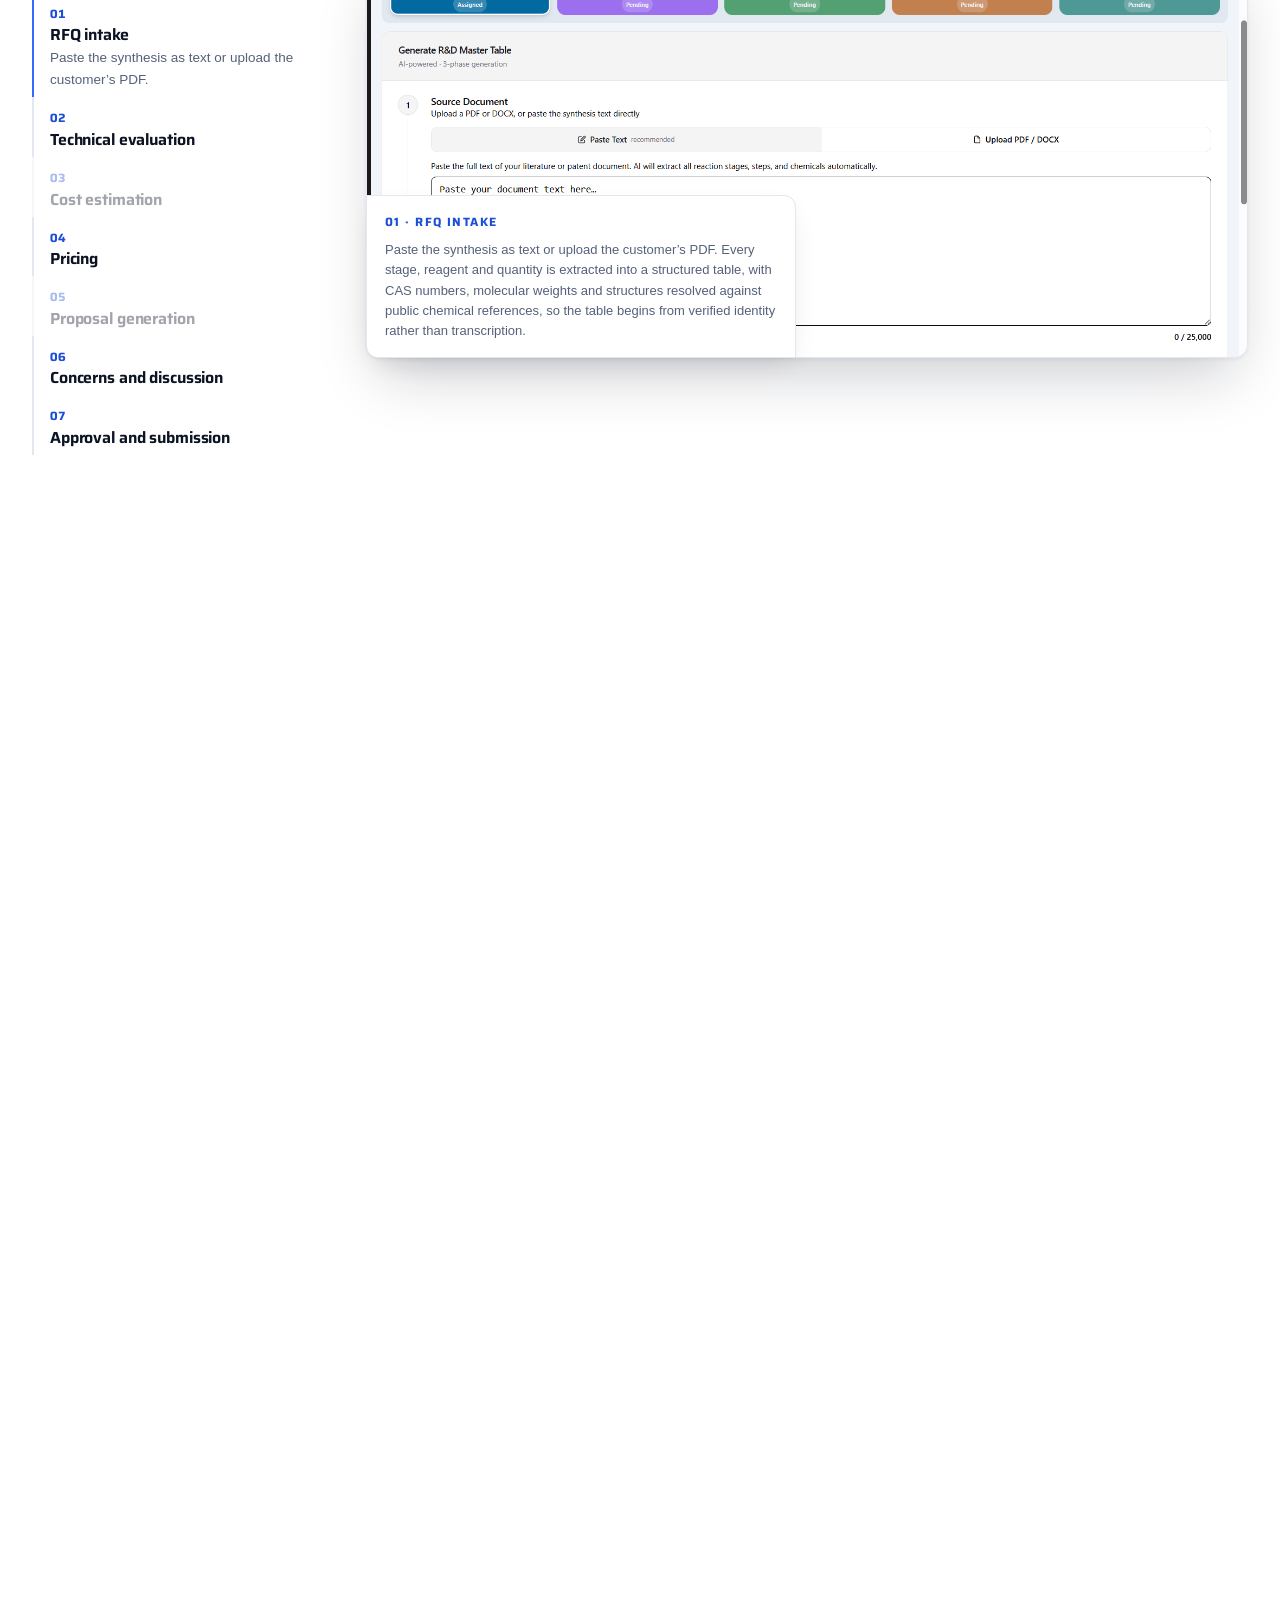
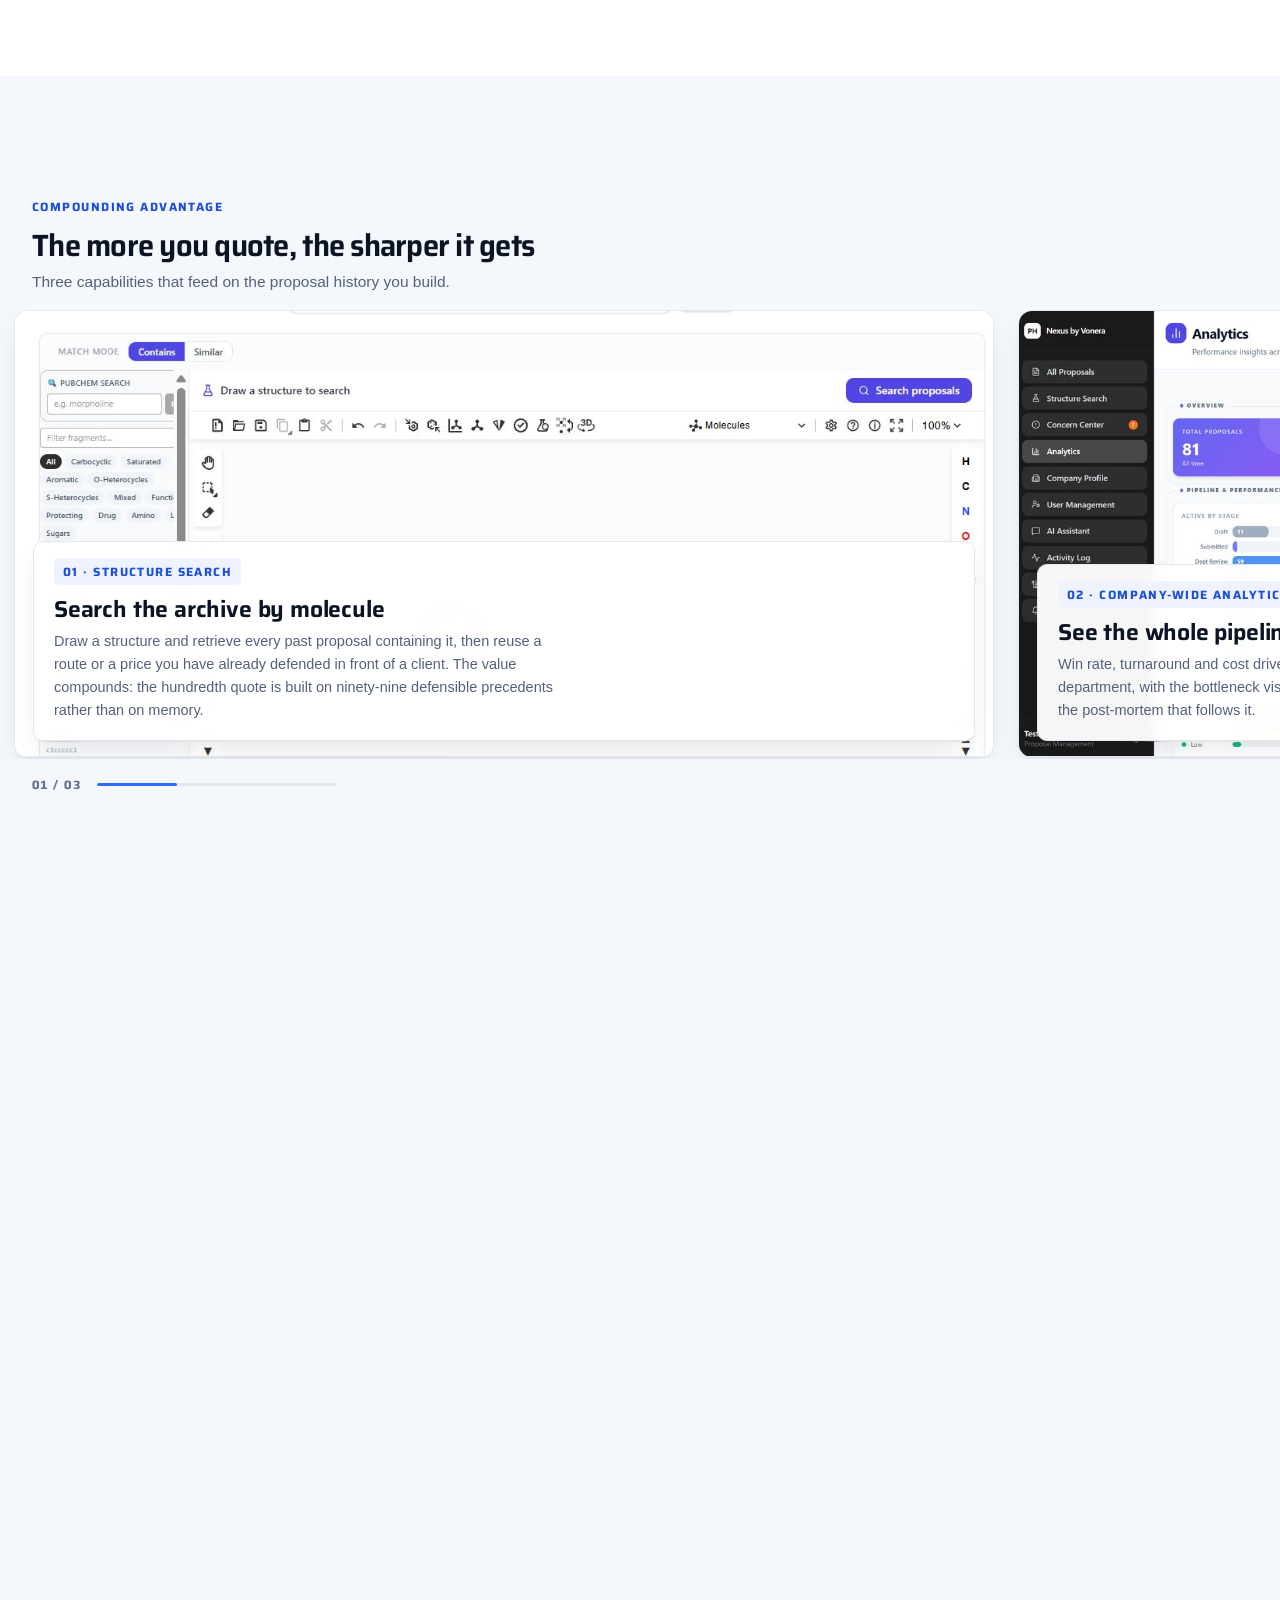
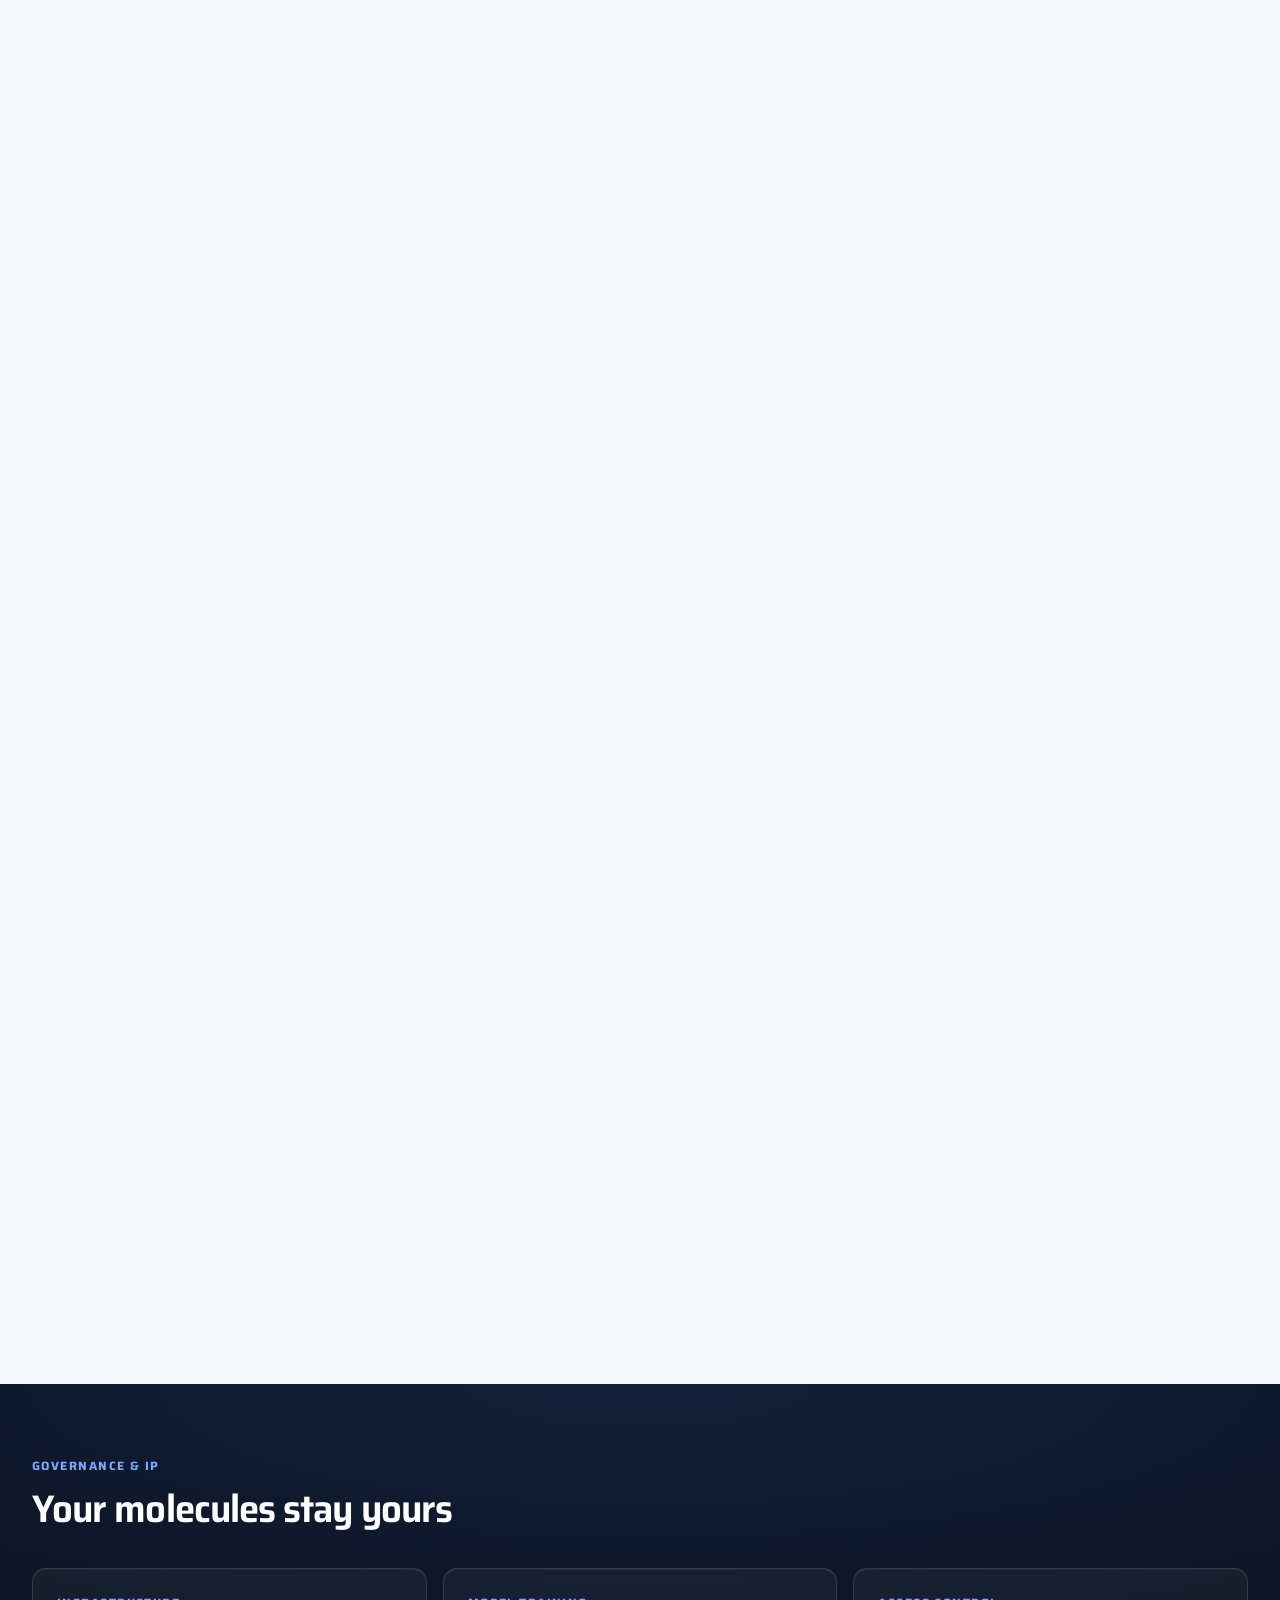
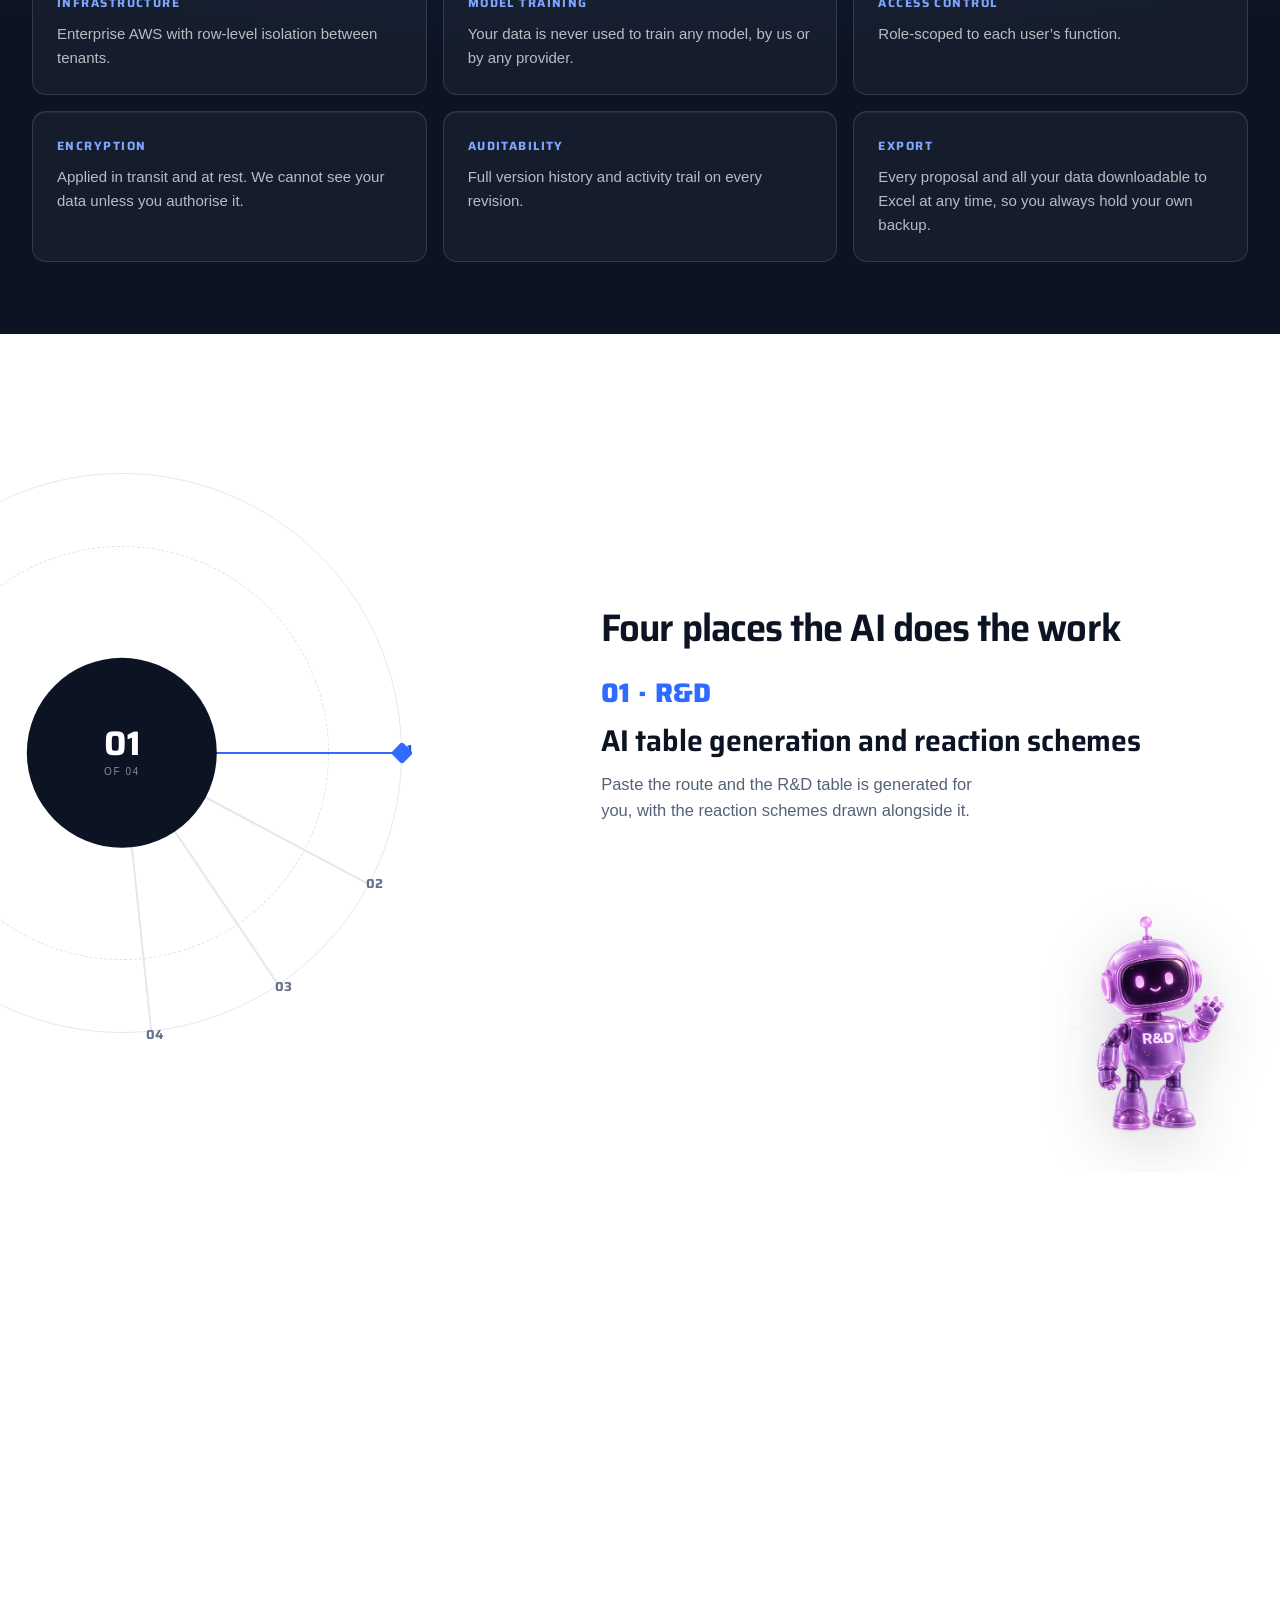
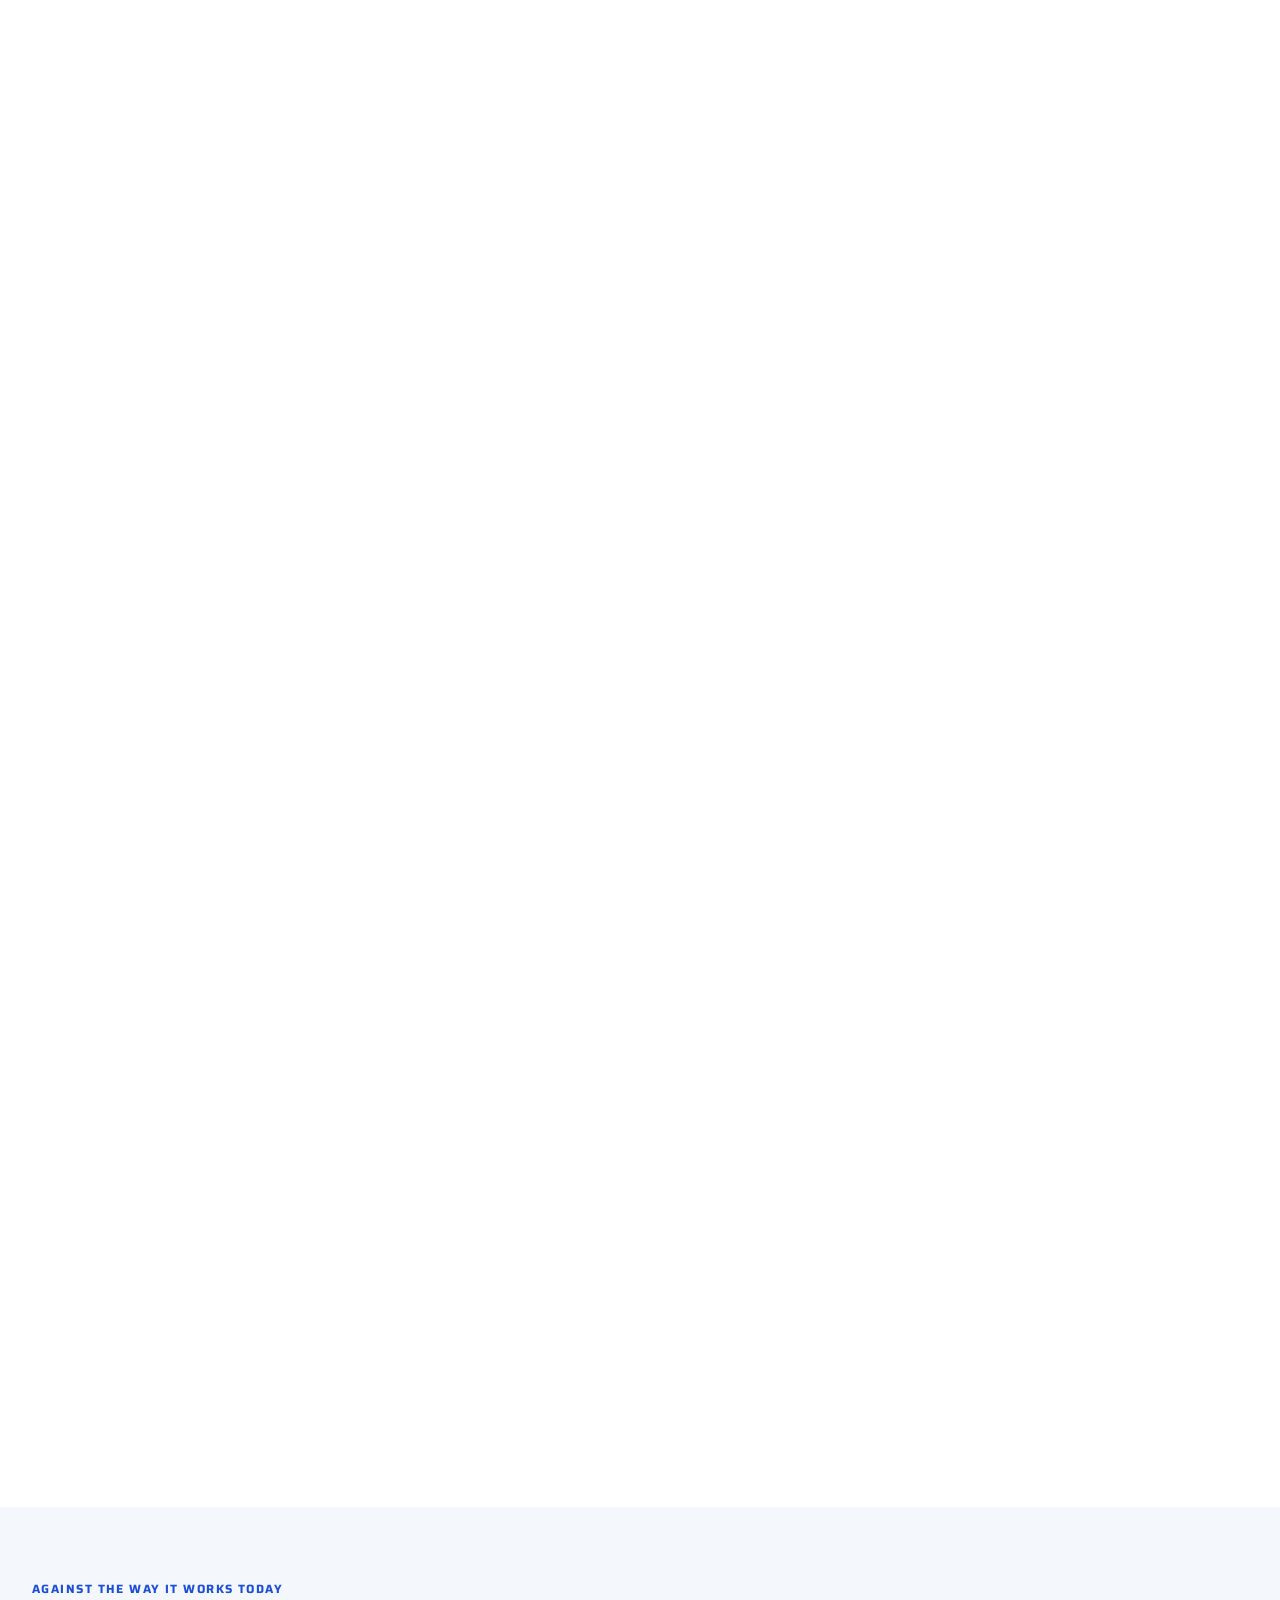
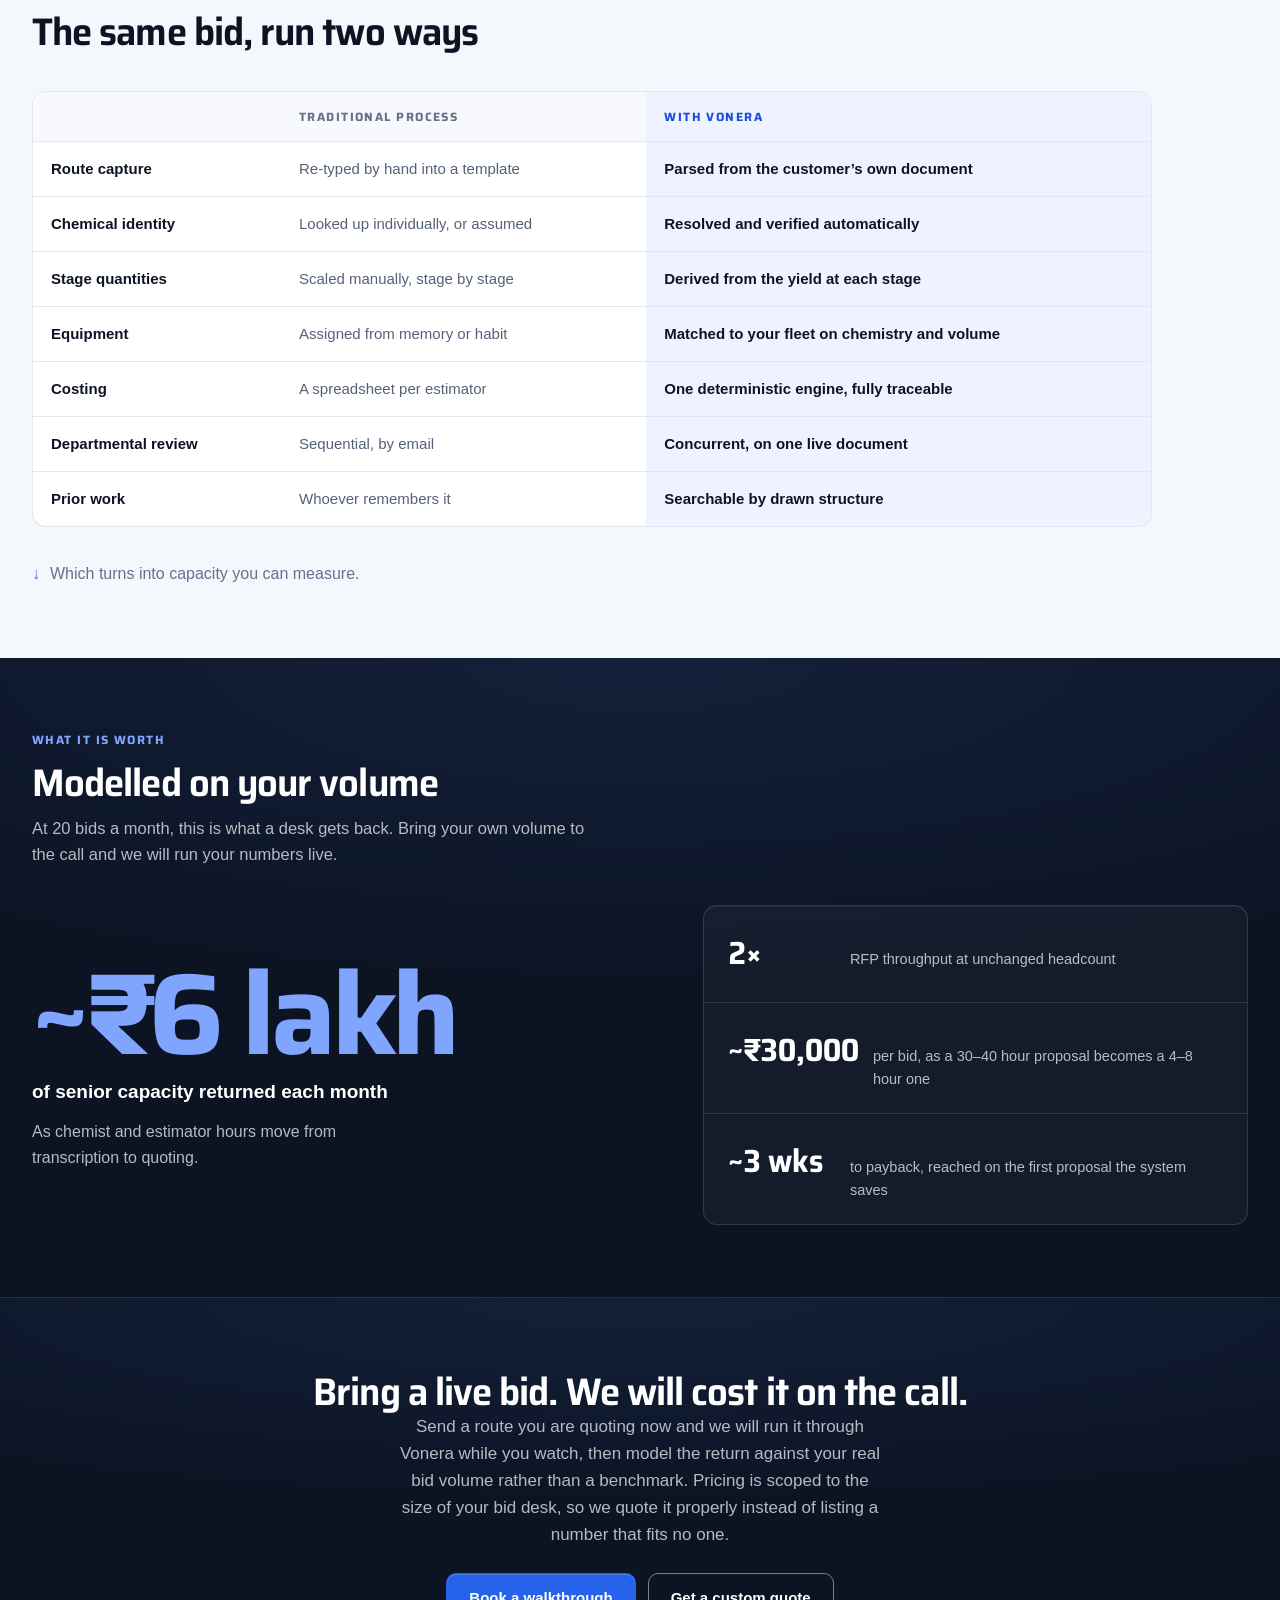
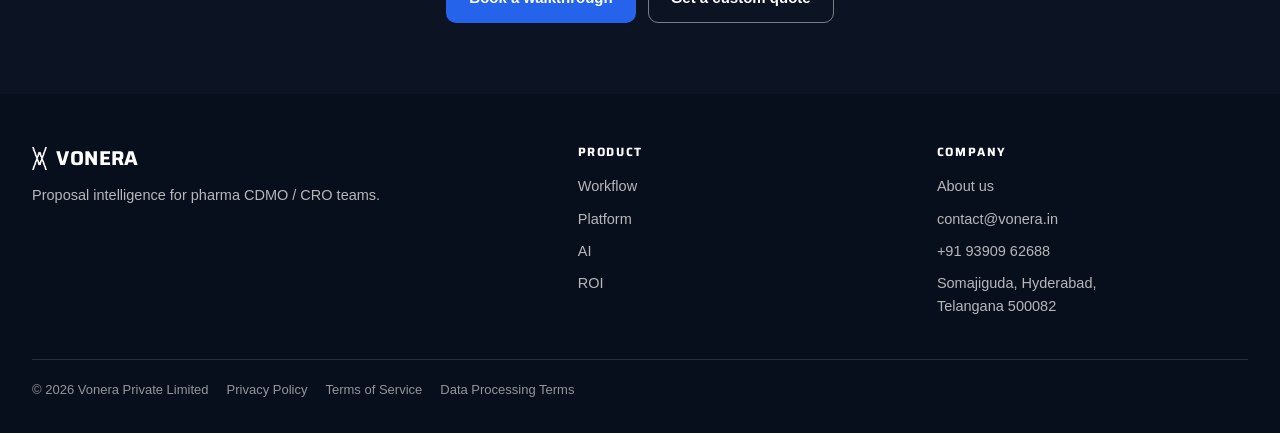
==== commit 16578361: "Design system overhaul: shared tokens, AA contrast, focus states, aligned layout One assets/base.css" ====
--- a/index.html
+++ b/index.html
@@ -6,55 +6,49 @@
 <title>Vonera — Proposal Intelligence for Pharma CDMO / CRO</title>
 <link rel="icon" type="image/png" href="assets/favicon.png">
 <meta name="description" content="Vonera carries a customer's synthesis route through costing, five departmental reviews and a branded proposal on one system that reads the chemistry rather than merely storing it.">
+<link rel="stylesheet" href="assets/base.css">
 <style>
-@font-face{font-family:'Saira';src:url('assets/Saira-Var.ttf') format('truetype');font-weight:100 900;font-style:normal;font-display:swap}
-:root{
-  --bg:#FFFFFF;--tint:#F4F7FC;--tint2:#FAFCFF;
-  --ink:#0C1424;--mut:#55617A;--faint:#8792A8;
-  --line:#E3E8F0;--blue:#2F6BFF;--blue-dk:#1D4ED8;--blue-tint:#EEF3FF;
-  --sans:-apple-system,BlinkMacSystemFont,"Segoe UI",Roboto,"Helvetica Neue",Arial,sans-serif;
-  --display:'Saira',var(--sans);--wrap:1200px;--wide:1620px;--navh:62px;
-}
 *{margin:0;padding:0;box-sizing:border-box}
 html{-webkit-text-size-adjust:100%;scroll-behavior:smooth}
 body{background:var(--bg);color:var(--ink);font-family:var(--sans);font-size:16px;line-height:1.6;-webkit-font-smoothing:antialiased}
 img{display:block;max-width:100%}
 a{color:inherit;text-decoration:none}
-h1,h2,h3{font-family:var(--display);font-weight:650;letter-spacing:-.021em;line-height:1.12}
-h1{font-size:clamp(32px,4.2vw,52px)}
-h2{font-size:clamp(25px,2.9vw,38px)}
-h3{font-size:17px;letter-spacing:-.01em}
-.wrap{max-width:var(--wrap);margin:0 auto;padding:0 24px}
-.wrap-wide{max-width:var(--wide);margin:0 auto;padding:0 24px}
-section{padding:76px 0}
-.tint{background:var(--tint)}.tint2{background:var(--tint2)}
-.dark{background:var(--ink);color:#fff}
-.dark h2,.dark h3{color:#fff}.dark p{color:rgba(255,255,255,.68)}
-.eyebrow{font-family:var(--display);font-size:12px;font-weight:700;letter-spacing:.14em;text-transform:uppercase;color:var(--blue-dk);margin-bottom:12px}
-.dark .eyebrow{color:#7FA5FF}
-.lede{color:var(--mut);font-size:17px;max-width:62ch}
-.dark .lede{color:rgba(255,255,255,.68)}
+h1,h2,h3{font-family:var(--display);font-weight:650;line-height:1.12}
+h1,h2{font-variation-settings:"wdth" 94}
+h1{font-size:clamp(32px,4.2vw,52px);letter-spacing:-.03em;line-height:1.06}
+h2{font-size:clamp(26px,3vw,40px);letter-spacing:-.024em}
+h3{font-size:var(--t-h4);letter-spacing:-.008em;line-height:1.25}
+.wrap{max-width:var(--wrap);margin:0 auto;padding:0 var(--gutter)}
+.wrap-wide{max-width:var(--wide);margin:0 auto;padding:0 var(--gutter)}
+section{padding:var(--sec-y) 0}
+.tint{background:var(--tint)}
+.dark{background:radial-gradient(120% 70% at 50% 0%,var(--ink-2),var(--ink) 72%);color:#fff}
+.dark h2,.dark h3{color:#fff}.dark p{color:var(--on-dark-mut)}
+.eyebrow{font-family:var(--display);font-size:var(--t-label);font-weight:700;letter-spacing:.12em;text-transform:uppercase;color:var(--blue-dk);margin-bottom:12px;font-variant-numeric:tabular-nums}
+.dark .eyebrow{color:var(--blue-on-dark)}
+.lede{color:var(--mut);font-size:var(--t-lede);line-height:1.55;max-width:var(--measure)}
+.dark .lede{color:var(--on-dark-mut)}
 .sec-head{margin-bottom:38px;max-width:70ch}
 .sec-head h2+.lede{margin-top:12px}
 .handoff{margin-top:34px;font-size:16px;color:var(--faint);max-width:56ch;display:flex;gap:10px}
 .handoff::before{content:"↓";color:var(--blue);font-weight:700}
-.dark .handoff{color:rgba(255,255,255,.5)}
+.dark .handoff{color:var(--on-dark-faint)}
 
 .nav{position:sticky;top:0;z-index:60;background:rgba(255,255,255,.93);backdrop-filter:saturate(180%) blur(12px);border-bottom:1px solid var(--line)}
-.nav-in{max-width:var(--wide);margin:0 auto;padding:0 24px;height:var(--navh);display:flex;align-items:center;gap:28px}
+.nav-in{max-width:var(--wide);margin:0 auto;padding:0 var(--gutter);height:var(--navh);display:flex;align-items:center;gap:28px}
 .brand{font-family:var(--display);font-weight:700;font-size:20px;letter-spacing:.02em;display:flex;align-items:center;gap:9px}
 .brand-mark{height:23px;width:auto;display:block;flex:none}
 .nav-links{display:flex;gap:26px;margin-left:auto}
-.nav-links a{font-size:14.5px;color:var(--mut);font-weight:500}
-.nav-links a:hover{color:var(--ink)}
+.nav-links a{position:relative;font-size:14.5px;color:var(--mut);font-weight:500;transition:color var(--d-2) var(--ease-std)}
+.nav-links a::after{content:"";position:absolute;left:0;right:0;bottom:-6px;height:1.5px;background:var(--blue);transform:scaleX(0);transform-origin:left;transition:transform var(--d-2) var(--ease-std)}
+.nav-links a:hover{color:var(--ink)}.nav-links a:hover::after{transform:scaleX(1)}
+.nav-links .nav-menu-cta{display:none}
 .nav-cta{display:flex;align-items:center;gap:12px}
-.btn{display:inline-flex;align-items:center;justify-content:center;gap:8px;font-weight:600;font-size:15px;padding:12px 22px;border-radius:8px;border:1px solid transparent;cursor:pointer;white-space:nowrap;transition:background .18s,border-color .18s,color .18s}
-.btn-pri{background:var(--blue);color:#fff}.btn-pri:hover{background:var(--blue-dk)}
-.btn-sec{background:#fff;color:var(--ink);border-color:var(--line)}.btn-sec:hover{border-color:var(--blue);color:var(--blue-dk)}
-.btn-sm{padding:9px 16px;font-size:14px}
-.dark .btn-sec{background:transparent;color:#fff;border-color:rgba(255,255,255,.3)}.dark .btn-sec:hover{border-color:#fff}
-.burger{display:none;margin-left:auto;background:none;border:1px solid var(--line);border-radius:8px;padding:9px 11px;cursor:pointer}
-.burger i{display:block;width:18px;height:2px;background:var(--ink);border-radius:2px}.burger i+i{margin-top:4px}
+.burger{display:none;margin-left:auto;width:44px;height:44px;flex-direction:column;align-items:center;justify-content:center;background:none;border:1px solid var(--line);border-radius:var(--r);padding:0;cursor:pointer}
+.burger i{display:block;width:18px;height:2px;background:var(--ink);border-radius:2px;transition:transform var(--d-2) var(--ease-std),opacity var(--d-2)}.burger i+i{margin-top:4px}
+.burger[aria-expanded="true"] i:nth-child(1){transform:translateY(6px) rotate(45deg)}
+.burger[aria-expanded="true"] i:nth-child(2){opacity:0}
+.burger[aria-expanded="true"] i:nth-child(3){transform:translateY(-6px) rotate(-45deg)}
 
 /* 1 hero */
 .hero{padding:58px 0 66px}
@@ -64,25 +58,25 @@
 .hero .lede{font-size:18px;max-width:50ch}
 .hero-cta{display:flex;gap:12px;margin-top:26px;flex-wrap:wrap}
 .hero-note{margin-top:18px;font-size:13.5px;color:var(--faint)}
-.shot{border:1px solid var(--line);border-radius:12px;overflow:hidden;background:#fff;box-shadow:0 18px 44px rgba(12,20,36,.10)}
-.shot-bar{display:flex;align-items:center;gap:6px;padding:9px 12px;background:#F7F9FC;border-bottom:1px solid var(--line)}
-.shot-bar i{width:9px;height:9px;border-radius:50%;background:#D6DCE6}
+.shot{border:1px solid var(--line);border-radius:var(--r-lg);overflow:hidden;background:#fff;box-shadow:var(--sh-2)}
+.shot-bar{display:flex;align-items:center;gap:6px;padding:9px 12px;background:var(--surface-2);border-bottom:1px solid var(--line)}
+.shot-bar i{width:9px;height:9px;border-radius:50%;background:var(--line-2)}
 .shot-bar span{margin-left:8px;font-size:11.5px;color:var(--faint)}
 
 
 /* hero workflow diagram — first-pass layout, to be iterated on */
-.flowcard{background:#fff;border:1px solid var(--line);border-radius:14px;overflow:hidden;box-shadow:0 18px 44px rgba(12,20,36,.10)}
+.flowcard{background:#fff;border:1px solid var(--line);border-radius:var(--r-lg);overflow:hidden;box-shadow:var(--sh-3)}
 .flowcard .flow-wrap{overflow-x:auto}
-.flowcard-top{padding:11px 16px;background:#F7F9FC;border-bottom:1px solid var(--line);display:flex;align-items:center;gap:12px}
-.flowcard-top span{font-size:11.5px;font-weight:600;letter-spacing:.04em;color:var(--faint)}
-.flow-view{display:none;margin-left:auto;flex:none;background:#fff;border:1px solid var(--line);border-radius:7px;color:var(--blue);font-family:inherit;font-size:12px;font-weight:700;letter-spacing:.03em;padding:6px 14px;cursor:pointer}
+.flowcard-top{padding:11px 16px;background:var(--surface-2);border-bottom:1px solid var(--line);display:flex;align-items:center;gap:12px}
+.flowcard-top span{font-size:var(--t-label);font-weight:600;letter-spacing:.04em;color:var(--faint)}
+.flow-view{display:none;margin-left:auto;flex:none;background:#fff;border:1px solid var(--line);border-radius:7px;color:var(--blue);font-family:inherit;font-size:12px;font-weight:700;letter-spacing:.03em;padding:0 16px;min-height:40px;cursor:pointer}
 .flow-view:hover{border-color:var(--blue)}
 .flow-modal{display:none;position:fixed;inset:0;z-index:120;background:rgba(12,20,36,.55);padding:14px;align-items:center;justify-content:center}
 .flow-modal.open{display:flex}
 .flow-modal-panel{background:#fff;border-radius:14px;width:100%;max-width:760px;max-height:100%;display:flex;flex-direction:column;overflow:hidden;box-shadow:0 24px 60px rgba(12,20,36,.35)}
-.flow-modal-top{display:flex;align-items:center;gap:12px;padding:11px 8px 11px 16px;background:#F7F9FC;border-bottom:1px solid var(--line)}
-.flow-modal-top span{font-size:11.5px;font-weight:600;letter-spacing:.04em;color:var(--faint)}
-.flow-close{margin-left:auto;flex:none;background:none;border:0;color:var(--ink);font-size:26px;line-height:1;padding:2px 12px;cursor:pointer}
+.flow-modal-top{display:flex;align-items:center;gap:12px;padding:6px 6px 6px 16px;background:var(--surface-2);border-bottom:1px solid var(--line)}
+.flow-modal-top span{font-size:var(--t-label);font-weight:600;letter-spacing:.04em;color:var(--faint)}
+.flow-close{margin-left:auto;flex:none;background:none;border:0;color:var(--ink);font-size:26px;line-height:1;min-width:44px;min-height:44px;cursor:pointer}
 .flow-modal-body{overflow:auto;-webkit-overflow-scrolling:touch}
 /* fit the whole diagram in the overlay rather than making it scroll again */
 .flow-modal .flow{min-width:0}
@@ -109,34 +103,22 @@
 .flow .fill-1{fill:#EAF1FF}      .flow .fill-1-solid{fill:#2F6BFF}   .flow .c-1{fill:#1D4ED8}
 .flow .fill-2{fill:#EFEEFE}      .flow .fill-2-solid{fill:#6D5EF5}   .flow .c-2{fill:#5B4FE0}
 .flow .fill-3{fill:#E9EEFB}      .flow .fill-3-solid{fill:#1D4ED8}   .flow .c-3{fill:#1D4ED8}
-.flow .fill-5{fill:#FCE9F2}      .flow .fill-5-solid{fill:#DB2777}   .flow .c-5{fill:#DB2777}
+.flow .fill-5{fill:#FCE9F2}      .flow .fill-5-solid{fill:#DB2777}   .flow .c-5{fill:var(--dept-pink)}
 .flow .fill-6{fill:#EEF1F5}      .flow .fill-6-solid{fill:#334155}   .flow .c-6{fill:#334155}
 .flow .chip-3{stroke:#B9C9F5}    .flow .chip-3.t-c,.flow text.c-3{fill:#1D4ED8}
-.flow .chip-5{stroke:#F3B8D6}    .flow .chip-5.t-c{fill:#DB2777}
-.flow .fill-mfg{fill:#7C5CFC}
-.flow .fill-qa{fill:#16A34A}
-.flow .fill-sc{fill:#D97706}
-.flow .fill-ehs{fill:#0D9488}
+.flow .chip-5{stroke:#F3B8D6}    .flow .chip-5.t-c{fill:var(--dept-pink)}
+.flow .fill-mfg{fill:var(--dept-mfg)}
+.flow .fill-qa{fill:var(--dept-qa)}
+.flow .fill-sc{fill:var(--dept-sc)}
+.flow .fill-ehs{fill:var(--dept-ehs)}
 
 /* 2 problem row — three across, one horizontal band */
-.costs{display:grid;grid-template-columns:repeat(3,1fr);gap:38px;margin-top:30px}
-.cost b{display:block;font-family:var(--display);font-size:12.5px;font-weight:700;color:var(--blue);letter-spacing:.1em;margin-bottom:9px}
+.costs{display:grid;grid-template-columns:repeat(3,1fr);gap:var(--s-5);margin-top:var(--s-5)}
+.cost{padding-top:var(--s-3);border-top:1px solid var(--line-2)}
+.cost b{display:block;font-family:var(--display);font-size:var(--t-label);font-weight:700;color:var(--blue-dk);letter-spacing:.12em;margin-bottom:9px;font-variant-numeric:tabular-nums}
 .cost h3{margin-bottom:7px}
 .cost p{color:var(--mut);font-size:14.5px}
 
-/* 2 alternating cost rows */
-.alt{margin-top:10px}
-.alt-row{display:grid;grid-template-columns:1fr 1fr;gap:44px;align-items:center;padding:38px 0}
-.alt-row+.alt-row{border-top:1px solid var(--line)}
-.alt-row .fig{font-family:var(--display);font-size:clamp(72px,9vw,132px);font-weight:700;line-height:.9;letter-spacing:-.04em;
-  color:transparent;-webkit-text-stroke:1.5px #C7D3E8}
-.alt-row.rev .fig{order:1;text-align:right}
-.alt-row.rev .txt{order:2}
-.alt-row h3{font-size:22px;margin-bottom:8px}
-.alt-row p{color:var(--mut);font-size:15.5px;max-width:46ch}
-html.has-js .sl{opacity:0;transform:translateX(-54px);transition:opacity .7s cubic-bezier(.2,.7,.2,1),transform .7s cubic-bezier(.2,.7,.2,1)}
-html.has-js .sr{opacity:0;transform:translateX(54px);transition:opacity .7s cubic-bezier(.2,.7,.2,1),transform .7s cubic-bezier(.2,.7,.2,1)}
-html.has-js .sl.in,html.has-js .sr.in{opacity:1;transform:none}
 
 /* 3 workflow scene — bigger visual + detail panel */
 .scene{position:relative;padding:0}
@@ -145,51 +127,50 @@
 .scene-grid{display:grid;grid-template-columns:minmax(0,.5fr) minmax(0,1.5fr);gap:40px;align-items:center;width:100%}
 .scene-head{margin-bottom:16px}
 .rail{list-style:none}
-.stage{padding:7px 0 7px 16px;border-left:2px solid var(--line);cursor:pointer;transition:border-color .35s,opacity .35s}
+.stage{padding:7px 0 7px 16px;border-left:2px solid var(--line);cursor:pointer;transition:border-color var(--d-3) var(--ease-inout),opacity var(--d-3) var(--ease-inout)}
 .stage.on{border-left-color:var(--blue)}
 .stage:not(.on){opacity:.38}
-.stage b{font-family:var(--display);font-size:11px;font-weight:700;color:var(--blue);letter-spacing:.1em}
+.stage b{font-family:var(--display);font-size:var(--t-label);font-weight:700;color:var(--blue-dk);letter-spacing:.12em;font-variant-numeric:tabular-nums}
 .stage h3{margin:0;font-size:16px}
 .stage p{font-size:13.5px;color:var(--mut);max-height:0;overflow:hidden;opacity:0;transition:max-height .4s ease,opacity .3s}
 .stage.on p{max-height:70px;opacity:1;margin-top:2px}
 .stage-vis{position:relative}
-.screens{position:relative;aspect-ratio:1500/683;width:100%;max-height:calc(100vh - 196px);margin-inline:auto;border:1px solid var(--line);border-radius:14px;overflow:hidden;background:#fff;box-shadow:0 26px 60px rgba(12,20,36,.15)}
-.screen{position:absolute;inset:0;opacity:0;transform:scale(1.015);transition:opacity .5s ease,transform .5s ease}
+.screens{position:relative;aspect-ratio:1500/683;width:100%;max-height:calc(100vh - 196px);margin-inline:auto;border:1px solid var(--line);border-radius:var(--r-lg);overflow:hidden;background:#fff;box-shadow:var(--sh-3)}
+.screen{position:absolute;inset:0;opacity:0;transform:scale(1.015);transition:opacity var(--d-3) var(--ease-inout),transform var(--d-4) var(--ease-out)}
 .screen.on{opacity:1;transform:none}
 .screen img{width:100%;height:100%;object-fit:cover;object-position:top center}
 /* the detail pop-up */
 .details{position:absolute;left:0;bottom:0;height:170px;width:min(430px,56%);margin:0;z-index:3}
 .detail{position:absolute;bottom:0;left:0;right:0;background:#fff;border:1px solid var(--line);border-radius:0 12px 0 12px;
-  padding:16px 18px;box-shadow:0 18px 40px rgba(12,20,36,.16);opacity:0;transform:translateY(10px);
-  transition:opacity .45s ease,transform .45s ease;pointer-events:none}
-.detail.on{opacity:1;transform:none;pointer-events:auto}
-.detail b{display:block;font-family:var(--display);font-size:11.5px;font-weight:700;letter-spacing:.1em;text-transform:uppercase;color:var(--blue-dk);margin-bottom:9px}
-.detail ul{list-style:none}
+  padding:16px 18px;box-shadow:var(--sh-2);opacity:0;transform:translateY(10px);
+  transition:opacity var(--d-2) var(--ease-std),transform var(--d-3) var(--ease-out);pointer-events:none}
+.detail.on{opacity:1;transform:none;pointer-events:auto;transition-delay:80ms}
+.detail b{display:block;font-family:var(--display);font-size:var(--t-label);font-weight:700;letter-spacing:.12em;text-transform:uppercase;color:var(--blue-dk);margin-bottom:9px}
 .detail p{font-size:13px;color:var(--mut);line-height:1.55}
-.detail li:last-child{margin-bottom:0}
-.detail li::before{content:"";position:absolute;left:0;top:8px;width:7px;height:7px;border-radius:2px;background:var(--blue)}
 
 /* 4 horizontal scroller */
 .hs{position:relative;padding:0}
 .hs-sticky{position:sticky;top:var(--navh);height:calc(100vh - var(--navh));min-height:560px;
   display:flex;flex-direction:column;justify-content:center;gap:16px;overflow:hidden}
 .hs-track{height:230vh}
+/* auto margins on a flex-column child disable stretch — without this the heading block shrink-wraps and centres */
+.hs-sticky>.wrap-wide{width:100%}
 .hs-head{max-width:60ch}
 .hs-head h2{font-size:clamp(23px,2.4vw,32px);margin-bottom:8px}
 .hs-head .lede{font-size:15.5px}
 .hs-viewport{overflow:hidden;width:100%}
-.hs-row{display:flex;gap:24px;padding:0 max(24px,calc((100vw - var(--wide))/2 + 24px));will-change:transform}
-.hs-card{position:relative;flex:0 0 min(980px,78vw);background:#fff;border:1px solid var(--line);border-radius:16px;overflow:hidden;box-shadow:0 18px 44px rgba(12,20,36,.10)}
-.hs-shot{background:#F7F9FC;border-bottom:1px solid var(--line);overflow:hidden}
+.hs-row{display:flex;gap:24px;padding:0 max(var(--gutter),calc((100vw - var(--wide))/2 + var(--gutter)));will-change:transform}
+.hs-card{position:relative;flex:0 0 min(980px,78vw);background:#fff;border:1px solid var(--line);border-radius:var(--r-lg);overflow:hidden;box-shadow:var(--sh-2)}
+.hs-shot{background:var(--surface-2);border-bottom:1px solid var(--line);overflow:hidden}
 .hs-shot img{width:100%;aspect-ratio:1500/683;max-height:calc(100vh - 236px);object-fit:cover;object-position:top center}
 .hs-body{position:absolute;left:18px;right:18px;bottom:16px;background:rgba(255,255,255,.96);backdrop-filter:blur(8px);
-  border:1px solid var(--line);border-radius:12px;padding:15px 20px 17px;box-shadow:0 14px 34px rgba(12,20,36,.14)}
-.hs-tag{display:inline-block;font-family:var(--display);font-size:11.5px;font-weight:700;letter-spacing:.12em;
+  border:1px solid var(--line);border-radius:var(--r);padding:16px 20px 18px;box-shadow:var(--sh-2)}
+.hs-tag{display:inline-block;font-family:var(--display);font-size:var(--t-label);font-weight:700;letter-spacing:.12em;
   text-transform:uppercase;color:var(--blue-dk);background:var(--blue-tint);padding:4px 9px;border-radius:5px;margin-bottom:10px}
 .hs-body h3{font-size:clamp(18px,1.9vw,23px);margin-bottom:6px}
-.hs-body p{color:var(--mut);font-size:14.5px;max-width:74ch}
+.hs-body p{color:var(--mut);font-size:var(--t-small);max-width:var(--measure)}
 .hs-meter{display:flex;align-items:center;gap:16px}
-.hs-meter span{font-family:var(--display);font-size:12.5px;font-weight:700;letter-spacing:.1em;color:var(--faint)}
+.hs-meter span{font-family:var(--display);font-size:var(--t-label);font-weight:700;letter-spacing:.12em;color:var(--faint);font-variant-numeric:tabular-nums}
 .hs-meter i{flex:1;max-width:240px;height:3px;background:var(--line);border-radius:3px;overflow:hidden;display:block}
 .hs-meter b{display:block;height:100%;width:33%;background:var(--blue);border-radius:3px;transition:width .18s linear}
 
@@ -201,7 +182,7 @@
 .wheel{position:relative;width:min(560px,46vw);aspect-ratio:1;margin-left:min(-190px,-14vw)}
 .wheel-ring{position:absolute;inset:0;border-radius:50%;border:1px solid var(--line)}
 .wheel-ring.r2{inset:13%;border-style:dashed;border-color:#D9E2F2}
-.wheel-rot{position:absolute;inset:0;transition:transform .7s cubic-bezier(.2,.7,.2,1)}
+.wheel-rot{position:absolute;inset:0;transition:transform var(--d-5) var(--ease-inout)}
 .tick{position:absolute;left:50%;top:50%;width:0;height:0;transform:rotate(var(--a))}
 .tick i{position:absolute;left:0;top:-1px;width:calc(min(280px,23vw));height:2px;background:var(--line);transform-origin:left center;transition:background .35s}
 .tick em{position:absolute;left:calc(min(280px,23vw) - 4px);top:-13px;font-family:var(--display);font-size:13px;font-weight:700;
@@ -215,26 +196,26 @@
 .wheel-pointer{position:absolute;left:calc(50% + min(280px,23vw));top:50%;width:16px;height:16px;transform:translate(-50%,-50%) rotate(45deg);
   background:var(--blue);border-radius:3px}
 .wheel-text{position:relative;min-height:230px}
-.wtext{position:absolute;inset:0;opacity:0;transform:translateY(16px);transition:opacity .5s ease,transform .5s ease;pointer-events:none}
-.wtext.on{opacity:1;transform:none;pointer-events:auto}
+.wtext{position:absolute;inset:0;opacity:0;transform:translateY(14px);transition:opacity var(--d-2) var(--ease-std),transform var(--d-2) var(--ease-std);pointer-events:none}
+.wtext.on{opacity:1;transform:none;pointer-events:auto;transition:opacity var(--d-4) var(--ease-out) 140ms,transform var(--d-4) var(--ease-out) 140ms}
 .wtext b{display:block;font-family:var(--display);font-size:clamp(20px,2.1vw,27px);font-weight:800;color:var(--blue);letter-spacing:.01em;margin-bottom:6px}
-.wtext h3{font-size:clamp(22px,2.4vw,30px);margin:8px 0 12px}
+.wtext h3{font-size:clamp(22px,2.4vw,30px);margin:8px 0 12px;font-variation-settings:"wdth" 94}
 .wtext p{color:var(--mut);font-size:16.5px;max-width:44ch}
 
 /* AI mascot — appears on the Manufacturing step only */
 .ai-bot{position:absolute;right:2.5vw;bottom:0;width:clamp(150px,15vw,230px);height:auto;
   opacity:0;transform:translateY(26px) scale(.96);pointer-events:none;z-index:4;
-  transition:opacity .5s cubic-bezier(.2,.7,.2,1),transform .5s cubic-bezier(.2,.7,.2,1);
-  filter:drop-shadow(0 14px 30px rgba(180,90,20,.22))}
-.ai-bot.on{opacity:1;transform:none}
+  transition:opacity var(--d-2) var(--ease-std),transform var(--d-2) var(--ease-std);
+  filter:drop-shadow(0 14px 30px rgba(12,20,36,.18))}
+.ai-bot.on{opacity:1;transform:none;transition:opacity var(--d-4) var(--ease-out) 140ms,transform var(--d-4) var(--ease-out) 140ms}
 @media(prefers-reduced-motion:reduce){.ai-bot{transition:none}}
 @media(max-width:899px){.ai-bot{display:none}}
 
 /* 6 comparison */
-.cmp-wrap{overflow-x:auto}
-.cmp{width:100%;border-collapse:collapse;border:1px solid var(--line);border-radius:12px;overflow:hidden;background:#fff}
+.cmp-wrap{overflow-x:auto;max-width:1120px}
+.cmp{width:100%;border-collapse:separate;border-spacing:0;border:1px solid var(--line);border-radius:var(--r-lg);overflow:hidden;background:#fff;box-shadow:var(--sh-1)}
 .cmp th,.cmp td{padding:15px 18px;text-align:left;font-size:15px;border-bottom:1px solid var(--line)}
-.cmp thead th{font-family:var(--display);font-size:12.5px;font-weight:700;letter-spacing:.1em;text-transform:uppercase;background:#FAFCFF;color:var(--faint)}
+.cmp thead th{font-family:var(--display);font-size:var(--t-label);font-weight:700;letter-spacing:.12em;text-transform:uppercase;background:var(--surface-2);color:var(--faint)}
 .cmp thead th:last-child{color:var(--blue-dk);background:var(--blue-tint)}
 .cmp tbody tr:last-child td{border-bottom:none}
 .cmp td:first-child{font-weight:600}
@@ -243,18 +224,19 @@
 
 /* 7 ROI — asymmetric */
 .roi{display:grid;grid-template-columns:1.15fr 1fr;gap:44px;align-items:center}
-.roi-hero b{display:block;font-family:var(--display);font-size:clamp(64px,9vw,124px);font-weight:700;line-height:.92;letter-spacing:-.035em;color:#7FA5FF}
+.roi-hero b{display:block;font-family:var(--display);font-size:clamp(64px,9vw,124px);font-weight:700;line-height:.92;letter-spacing:-.035em;color:var(--blue-on-dark);font-variant-numeric:lining-nums tabular-nums}
 .roi-hero span{display:block;font-size:19px;font-weight:600;color:#fff;margin-top:10px}
 .roi-hero p{margin-top:12px;max-width:38ch}
-.roi-side{display:flex;flex-direction:column;gap:1px;background:rgba(255,255,255,.12);border:1px solid rgba(255,255,255,.12);border-radius:12px;overflow:hidden}
-.roi-side div{background:var(--ink);padding:20px 22px;display:flex;align-items:baseline;gap:14px}
+.roi-side{display:flex;flex-direction:column;background:rgba(255,255,255,.035);border:1px solid var(--line-dark);border-radius:var(--r-lg);overflow:hidden;box-shadow:inset 0 1px 0 rgba(255,255,255,.06)}
+.roi-side div{padding:22px var(--s-4);display:flex;align-items:baseline;gap:14px}
+.roi-side div+div{border-top:1px solid var(--line-dark)}
 /* flex:none — otherwise the number is shrunk to min-width and spills over the label */
-.roi-side b{font-family:var(--display);font-size:30px;font-weight:700;color:#fff;min-width:104px;flex:none;white-space:nowrap}
-.roi-side span{font-size:14.5px;color:rgba(255,255,255,.66)}
-.stat-note{margin-top:20px;font-size:13px;color:rgba(255,255,255,.42)}
+.roi-side b{font-family:var(--display);font-size:32px;font-weight:700;color:#fff;min-width:108px;flex:none;white-space:nowrap;font-variant-numeric:lining-nums tabular-nums;font-variation-settings:"wdth" 90}
+.roi-side span{font-size:var(--t-small);color:var(--on-dark-mut)}
+.stat-note{margin-top:20px;font-size:var(--t-micro);color:var(--on-dark-faint)}
 
 /* 8 governance — spec sheet */
-.spec{display:grid;grid-template-columns:repeat(3,minmax(0,1fr));gap:14px}
+.spec{display:grid;grid-template-columns:repeat(3,minmax(0,1fr));gap:var(--s-3)}
 
 /* section 2: the problem on the left, governance in a dark panel on the right */
 
@@ -277,34 +259,38 @@
 .oldflow .of-dim{stroke:#C3CDDE;stroke-width:1;fill:none}
 .oldflow .of-dimt{font-size:9.5px;font-weight:700;letter-spacing:.1em;fill:var(--faint)}
 .oldflow .of-chip{fill:#F1F4F9;stroke:#DFE5EF;stroke-width:.9}
-.oldflow .of-chipt{font-size:7.5px;font-weight:700;letter-spacing:.06em;fill:#8792A8}
+.oldflow .of-chipt{font-size:7.5px;font-weight:700;letter-spacing:.06em;fill:var(--faint)}
 .oldflow .of-loop{stroke:#DC2626;stroke-width:1.2;fill:none;stroke-dasharray:5 3.5;marker-end:url(#ofLoop)}
 .oldflow .of-loop-tail{marker-end:none}
 .oldflow .of-loopt{font-size:9.5px;font-weight:700;letter-spacing:.08em;fill:#DC2626}
-.spec>div{padding:22px 24px;border:1px solid rgba(255,255,255,.14);border-radius:12px;background:rgba(255,255,255,.035)}
-.spec dt{font-family:var(--display);font-size:12.5px;font-weight:700;letter-spacing:.11em;text-transform:uppercase;color:#7FA5FF;margin-bottom:9px}
-.spec dd{color:rgba(255,255,255,.72);font-size:15.5px;margin:0}
+.spec>div{padding:var(--s-4);border:1px solid var(--line-dark);border-radius:var(--r-lg);background:rgba(255,255,255,.04);box-shadow:inset 0 1px 0 rgba(255,255,255,.06);
+  transition:transform var(--d-2) var(--ease-std),border-color var(--d-2) var(--ease-std),background var(--d-2) var(--ease-std)}
+.spec>div:hover{transform:translateY(-2px);border-color:rgba(255,255,255,.22);background:rgba(255,255,255,.06)}
+.spec dt{font-family:var(--display);font-size:var(--t-label);font-weight:700;letter-spacing:.12em;text-transform:uppercase;color:var(--blue-on-dark);margin-bottom:10px}
+.spec dd{color:var(--on-dark-mut);font-size:15px;line-height:1.6;margin:0}
 
 /* 9 close */
-.close{text-align:center;padding-bottom:84px}
+.close{text-align:center;border-top:1px solid var(--line-dark)}
+.ai-head{margin-bottom:22px}
 .close p{max-width:52ch;margin:0 auto 24px;font-size:17px}
 .close-cta{display:flex;gap:12px;justify-content:center;flex-wrap:wrap}
 
-footer{background:var(--ink);color:rgba(255,255,255,.62);padding:0 0 34px}
-.foot{display:grid;grid-template-columns:1.6fr 1fr 1fr;gap:36px;padding-top:44px;border-top:1px solid rgba(255,255,255,.10)}
+footer{background:var(--ink-3);color:var(--on-dark-mut);padding:0 0 var(--s-5)}
+.foot{display:grid;grid-template-columns:1.6fr 1fr 1fr;gap:var(--s-6);padding-top:var(--s-6)}
 .foot h4{font-family:var(--display);font-size:12px;font-weight:700;letter-spacing:.13em;text-transform:uppercase;color:#fff;margin-bottom:14px}
-.foot a,.foot p{display:block;font-size:14.5px;margin-bottom:9px;color:rgba(255,255,255,.62)}
-.foot a:hover{color:#fff}.foot .brand{color:#fff;margin-bottom:10px}
-.foot-btm{margin-top:30px;padding-top:20px;border-top:1px solid rgba(255,255,255,.10);font-size:13px;color:rgba(255,255,255,.42);display:flex;gap:18px;flex-wrap:wrap}
-.foot-btm a{color:rgba(255,255,255,.42)}
+.foot a,.foot p{display:block;font-size:var(--t-small);margin-bottom:9px;color:var(--on-dark-mut)}
+.foot a{transition:color var(--d-2) var(--ease-std)}.foot a:hover{color:#fff}.foot .brand{color:#fff;margin-bottom:10px}
+.foot-btm{margin-top:var(--s-5);padding-top:20px;border-top:1px solid var(--line-dark);font-size:var(--t-micro);color:var(--on-dark-faint);display:flex;gap:18px;flex-wrap:wrap}
+.foot-btm a{color:var(--on-dark-faint)}
 .foot-btm a:hover{color:#fff}
 
-html.has-js .rv{opacity:0;transform:translateY(16px);transition:opacity .55s ease,transform .55s ease}
+html.has-js .rv{opacity:0;transform:translateY(14px);transition:opacity var(--d-4) var(--ease-out),transform var(--d-4) var(--ease-out)}
 html.has-js .rv.in{opacity:1;transform:none}
 @media(prefers-reduced-motion:reduce){
-  html.has-js .rv,html.has-js .sl,html.has-js .sr{transition:none;opacity:1;transform:none}
-  .screen,.detail,.wtext,.wheel-rot{transition:none}
-  html{scroll-behavior:auto}
+  html.has-js .rv{transition:none;opacity:1;transform:none}
+  .screen,.detail,.wtext,.wtext.on,.wheel-rot,.stage,.stage p,.tick i,.tick em,.hs-meter b,.spec>div,.nav-links a::after,.burger i{transition:none}
+  .ai-bot,.ai-bot.on{transition:none}
+  .spec>div:hover{transform:none}
 }
 
 @media(max-width:1100px){
@@ -319,7 +305,7 @@
 @media(max-width:899px){
   .scene-sticky,.wheel-sticky{position:static;height:auto;overflow:visible}
   .scene-track,.wheel-track{display:none}
-  .scene,.wheel-scene{padding:76px 0}
+  .scene,.wheel-scene{padding:var(--sec-y) 0}
   .scene-grid,.wheel-grid{grid-template-columns:1fr;gap:26px}
   .stage{opacity:1;cursor:default}
   .stage:not(.on){opacity:1}
@@ -339,13 +325,13 @@
   .rail-stacked .detail p{font-size:15px}
   .rail-stacked .screen{position:static;opacity:1;transform:none;display:block;margin:14px 0 0;
     border:1px solid var(--line);border-radius:12px;overflow:hidden;background:#fff;
-    box-shadow:0 14px 32px rgba(12,20,36,.12)}
+    box-shadow:var(--sh-2)}
   .rail-stacked .screen img{width:100%;height:auto;aspect-ratio:1500/683;object-fit:cover;object-position:top center}
   .wheel{display:none}
   /* scroller becomes a native, touch-swipeable carousel */
   .hs-sticky{position:static;height:auto;min-height:0;overflow:visible;gap:20px}
   .hs-track{display:none}
-  .hs{padding:76px 0}
+  .hs{padding:var(--sec-y) 0}
   .hs-viewport{overflow-x:auto;overflow-y:hidden;scroll-snap-type:x mandatory;-webkit-overflow-scrolling:touch;
     scrollbar-width:none}
   .hs-viewport::-webkit-scrollbar{display:none}
@@ -357,17 +343,16 @@
   .wheel-text{min-height:0}
   .wtext{position:static;opacity:1;transform:none;padding:18px 0;border-bottom:1px solid var(--line)}
   .wtext:last-child{border-bottom:none}
-  .alt-row{grid-template-columns:1fr;gap:12px;padding:28px 0}
-  .alt-row.rev .fig{order:0;text-align:left}
-  .alt-row.rev .txt{order:0}
-  html.has-js .sl,html.has-js .sr{transform:translateY(20px)}
 }
 @media(max-width:860px){
-  .nav-links{display:none;position:absolute;top:var(--navh);left:0;right:0;background:#fff;border-bottom:1px solid var(--line);flex-direction:column;gap:0;padding:8px 24px 16px}
+  .nav-links{display:none;position:absolute;top:var(--navh);left:0;right:0;background:#fff;border-bottom:1px solid var(--line);flex-direction:column;gap:0;padding:8px var(--gutter) 18px;box-shadow:var(--sh-2)}
   .nav-links.open{display:flex}
-  .nav-links a{padding:11px 0;font-size:16px;border-bottom:1px solid var(--line)}
-  .burger{display:block}
+  .nav-links a{padding:13px 0;font-size:16px;border-bottom:1px solid var(--line)}
+  .nav-links a::after{display:none}
+  .nav-links .nav-menu-cta{display:flex;justify-content:center;margin-top:14px;padding:13px 0;border:0;border-radius:var(--r);background:var(--blue-ui);color:#fff;font-weight:600}
+  .burger{display:flex}
   .nav-cta .btn{display:none}
+  .nav-cta{margin-left:auto}
 }
 @media(max-width:760px){
   /* render the diagram larger than the card and let it scroll, rather than
@@ -384,34 +369,54 @@
   .spec{grid-template-columns:1fr}
 }
 @media(max-width:620px){
-  section,.scene,.wheel-scene{padding:52px 0}
   .hero{padding:36px 0 48px}
-  .wrap,.wrap-wide{padding:0 18px}
-  .foot{grid-template-columns:1fr;gap:26px}
+  .foot{grid-template-columns:1fr;gap:var(--s-4)}
+  .foot a{padding:5px 0;margin-bottom:2px}
   /* keep the real three-column table on phones — tighten the type and fix the
      column widths so it fits the screen instead of scrolling sideways */
   .cmp-wrap{overflow-x:visible}
   .cmp{min-width:0;table-layout:fixed}
   .cmp th,.cmp td{padding:9px 8px;font-size:11.5px;line-height:1.35;overflow-wrap:break-word}
-  .cmp thead th{font-size:9px;letter-spacing:.05em}
+  .cmp thead th{font-size:10.5px;letter-spacing:.04em}
   .cmp th:first-child,.cmp td:first-child{width:27%}
   /* stack the CTAs full width; nowrap made the longer label spill the button */
   .hero-cta .btn{flex:1 1 100%;min-width:0;white-space:normal}
   .roi-side b{min-width:88px;font-size:26px}
 }
+
+/* ── opening intro: VONERA resolves out of a scramble/pixelated flicker.
+   Hidden unless JS confirms it can run (and remove) it — same html.has-js
+   gate the rest of the page uses, so a no-JS visitor never gets blocked. ── */
+.preload{display:none}
+html.has-js .preload{position:fixed;inset:0;z-index:500;background:var(--ink);display:flex;flex-direction:column;align-items:center;justify-content:center;gap:14px;
+  transition:opacity .5s ease,visibility .5s ease}
+.preload-mark{width:34px;height:auto;opacity:.85}
+.preload-word{font-family:var(--display);font-weight:800;font-size:clamp(30px,7vw,64px);letter-spacing:.09em;color:#fff;
+  font-variant-numeric:tabular-nums;filter:blur(3px);transition:filter .5s ease}
+.preload-word.sharp{filter:blur(0)}
+.preload-word{transition:filter .5s ease,transform var(--d-3) var(--ease-out)}
+.preload.done{opacity:0;visibility:hidden;pointer-events:none}
+.preload.done .preload-word{transform:translateY(-10px)}
+html.preloading,html.preloading body{overflow:hidden}
+@media(prefers-reduced-motion:reduce){html.has-js .preload{transition:none}.preload-word{filter:none;transition:none}}
 </style>
 </head>
 <body>
+
+<div class="preload" id="preload" aria-hidden="true">
+  <img class="preload-mark" src="assets/logo-mark-w.png" alt="" aria-hidden="true">
+  <div class="preload-word" id="preloadWord">VONERA</div>
+</div>
 
 <header class="nav">
   <div class="nav-in">
     <a href="#top" class="brand"><img class="brand-mark" src="assets/logo-mark.png" alt="" aria-hidden="true">VONERA</a>
     <nav class="nav-links" id="navLinks">
-      <a href="#workflow">Workflow</a><a href="#platform">Platform</a><a href="#ai">AI</a><a href="#roi">ROI</a><a href="about.html">About</a>
+      <a href="#workflow">Workflow</a><a href="#platform">Platform</a><a href="#ai">AI</a><a href="#roi">ROI</a><a href="about.html">About</a><a class="nav-menu-cta" href="mailto:contact@vonera.in?subject=Vonera%20walkthrough">Book a walkthrough</a>
     </nav>
     <div class="nav-cta">
       <a class="btn btn-pri btn-sm" href="mailto:contact@vonera.in?subject=Vonera%20walkthrough">Book a walkthrough</a>
-      <button class="burger" id="burger" aria-label="Menu" aria-expanded="false"><i></i><i></i><i></i></button>
+      <button class="burger" id="burger" aria-label="Menu" aria-controls="navLinks" aria-expanded="false"><i></i><i></i><i></i></button>
     </div>
   </div>
 </header>
@@ -494,8 +499,8 @@
   </div>
 </section>
 
-<section class="tint2">
-  <div class="wrap">
+<section class="tint">
+  <div class="wrap-wide">
     <div class="sec-head">
       <div class="eyebrow">Today</div>
       <h2>Five departments hold five pieces of one number</h2>
@@ -637,7 +642,7 @@
 </section>
 
 <section class="dark" id="governance">
-  <div class="wrap">
+  <div class="wrap-wide">
     <div class="sec-head">
       <div class="eyebrow">Governance &amp; IP</div>
       <h2>Your molecules stay yours</h2>
@@ -670,7 +675,7 @@
         <div class="wheel-hub"><b id="hubNum">01</b><span>of 04</span></div>
       </div>
       <div>
-        <div class="sec-head" style="margin-bottom:22px">
+        <div class="sec-head ai-head">
           <h2>Four places the AI does the work</h2>
         </div>
         <div class="wheel-text" id="wheelText">
@@ -691,7 +696,7 @@
 </section>
 
 <section class="tint">
-  <div class="wrap">
+  <div class="wrap-wide">
     <div class="sec-head">
       <div class="eyebrow">Against the way it works today</div>
       <h2>The same bid, run two ways</h2>
@@ -715,7 +720,7 @@
 </section>
 
 <section class="dark" id="roi">
-  <div class="wrap">
+  <div class="wrap-wide">
     <div class="sec-head">
       <div class="eyebrow">What it is worth</div>
       <h2>Modelled on your volume</h2>
@@ -736,7 +741,7 @@
   </div>
 </section>
 
-<section class="dark close" style="padding-top:0">
+<section class="dark close">
   <div class="wrap">
     <h2>Bring a live bid. We will cost it on the call.</h2>
     <p>Send a route you are quoting now and we will run it through Vonera while you watch, then model the return against your real bid volume rather than a benchmark. Pricing is scoped to the size of your bid desk, so we quote it properly instead of listing a number that fits no one.</p>
@@ -748,7 +753,7 @@
 </section>
 
 <footer>
-  <div class="wrap">
+  <div class="wrap-wide">
     <div class="foot">
       <div><div class="brand"><img class="brand-mark" src="assets/logo-mark-w.png" alt="" aria-hidden="true">VONERA</div><p>Proposal intelligence for pharma CDMO / CRO teams.</p></div>
       <div><h4>Product</h4><a href="#workflow">Workflow</a><a href="#platform">Platform</a><a href="#ai">AI</a><a href="#roi">ROI</a></div>
@@ -771,15 +776,62 @@
 
 document.documentElement.classList.add('has-js');
 
+/* opening intro — scramble-reveal "VONERA", fail open no matter what */
+(function(){
+  var pre=document.getElementById('preload'), word=document.getElementById('preloadWord');
+  if(!pre||!word) return;
+  var TARGET='VONERA';
+  var CHARS='!<>-_\\/[]{}—=+*^?#$%01';
+  var reduced=false;
+  try{ reduced=window.matchMedia && matchMedia('(prefers-reduced-motion: reduce)').matches; }catch(e){}
+
+  function finish(){
+    try{
+      pre.classList.add('done');
+      document.documentElement.classList.remove('preloading');
+      setTimeout(function(){ if(pre&&pre.parentNode) pre.parentNode.removeChild(pre); },600);
+    }catch(e){ if(pre&&pre.parentNode) pre.parentNode.removeChild(pre); }
+  }
+  /* absolute backstop: whatever else happens, the intro is gone within 2.4s */
+  var backstop=setTimeout(finish,2400);
+
+  if(reduced){ clearTimeout(backstop); finish(); return; }
+
+  try{
+    document.documentElement.classList.add('preloading');
+    var frame=0;
+    (function tick(){
+      var lockedUpTo=Math.floor(frame/2);
+      var out='';
+      for(var i=0;i<TARGET.length;i++){
+        out += (i<lockedUpTo) ? TARGET[i] : CHARS[Math.floor(Math.random()*CHARS.length)];
+      }
+      word.textContent=out;
+      frame++;
+      if(lockedUpTo>=TARGET.length){
+        word.textContent=TARGET;
+        word.classList.add('sharp');
+        clearTimeout(backstop);
+        setTimeout(finish,260);
+        return;
+      }
+      setTimeout(tick,45);
+    })();
+  }catch(e){ clearTimeout(backstop); finish(); }
+})();
+
 (function(){
   var b=document.getElementById('burger'), l=document.getElementById('navLinks');
-  b.addEventListener('click',function(){var o=l.classList.toggle('open');b.setAttribute('aria-expanded',o?'true':'false')});
-  l.addEventListener('click',function(e){if(e.target.tagName==='A')l.classList.remove('open')});
+  function setOpen(o){l.classList.toggle('open',o);b.setAttribute('aria-expanded',o?'true':'false')}
+  b.addEventListener('click',function(){setOpen(!l.classList.contains('open'))});
+  l.addEventListener('click',function(e){if(e.target.tagName==='A')setOpen(false)});
+  document.addEventListener('keydown',function(e){if(e.key==='Escape'&&l.classList.contains('open')){setOpen(false);b.focus()}});
+  document.addEventListener('click',function(e){if(l.classList.contains('open')&&!l.contains(e.target)&&!b.contains(e.target))setOpen(false)});
 })();
 
 /* reveals — fail open */
 (function(){
-  var els=[].slice.call(document.querySelectorAll('.rv,.sl,.sr'));
+  var els=[].slice.call(document.querySelectorAll('.rv'));
   function showAll(){els.forEach(function(e){e.classList.add('in')})}
   try{
     if(!('IntersectionObserver' in window)){showAll();return}
@@ -832,7 +884,7 @@
     function go(){
       if(!ctl.pinned.matches) return;
       var travel=ctl.scene.offsetHeight-ctl.sticky.offsetHeight;
-      scrollTo({top:ctl.scene.offsetTop+travel*((i+0.35)/stages.length),behavior:'smooth'});
+      scrollTo({top:ctl.scene.offsetTop+travel*((i+0.35)/stages.length),behavior:(matchMedia('(prefers-reduced-motion: reduce)').matches?'auto':'smooth')});
     }
     s.addEventListener('click',go);
     s.addEventListener('keydown',function(e){if(e.key==='Enter'||e.key===' '){e.preventDefault();go()}});
@@ -954,5 +1006,8 @@
 })();
 
 </script>
+
+<script>window.va=window.va||function(){(window.vaq=window.vaq||[]).push(arguments)}</script>
+<script defer src="/_vercel/insights/script.js"></script>
 </body>
 </html>
--- a/assets/base.css
+++ b/assets/base.css
@@ -0,0 +1,59 @@
+/* Shared design tokens + global primitives for every page on vonera.in.
+   Page <style> blocks hold only page-specific layout; change tokens here, once. */
+@font-face{font-family:'Saira';src:url('Saira-Var.ttf') format('truetype');font-weight:100 900;font-stretch:50% 125%;font-style:normal;font-display:swap}
+
+:root{
+  /* colour */
+  --bg:#FFFFFF;--tint:#F4F7FC;--surface-2:#F7F9FC;
+  --ink:#0C1424;--ink-2:#14203A;--ink-3:#080F1C;
+  --mut:#55617A;--faint:#66718A;
+  --line:#E3E8F0;--line-2:#D5DCE8;
+  --blue:#2F6BFF;--blue-ui:#2563EB;--blue-dk:#1D4ED8;--blue-tint:#EEF3FF;--blue-on-dark:#7FA5FF;
+  --on-dark:rgba(255,255,255,.92);--on-dark-mut:rgba(255,255,255,.70);--on-dark-faint:rgba(255,255,255,.56);--line-dark:rgba(255,255,255,.12);
+  --dept-mfg:#5B3FD9;--dept-qa:#15803D;--dept-sc:#B45309;--dept-ehs:#0F766E;--dept-pink:#BE185D;
+
+  /* surface */
+  --sh-1:0 1px 2px rgba(12,20,36,.05);
+  --sh-2:0 1px 2px rgba(12,20,36,.04),0 10px 28px -8px rgba(12,20,36,.12);
+  --sh-3:0 2px 4px rgba(12,20,36,.05),0 28px 56px -14px rgba(12,20,36,.22);
+  --r-sm:6px;--r:10px;--r-lg:14px;
+
+  /* type */
+  --sans:-apple-system,BlinkMacSystemFont,"Segoe UI",Roboto,"Helvetica Neue",Arial,sans-serif;
+  --display:'Saira',var(--sans);
+  --t-h3:clamp(19px,1.7vw,23px);--t-h4:17px;
+  --t-lede:clamp(16.5px,1.25vw,18px);--t-body:16px;--t-small:14.5px;--t-micro:13px;--t-label:12px;
+  --measure:62ch;--measure-narrow:46ch;
+
+  /* space */
+  --s-1:4px;--s-2:8px;--s-3:16px;--s-4:24px;--s-5:32px;--s-6:48px;--s-7:64px;--s-8:96px;
+  --sec-y:clamp(56px,5.6vw,84px);--gutter:clamp(18px,3vw,32px);
+  --wrap:1200px;--wide:1440px;--doc:760px;--navh:62px;
+
+  /* motion */
+  --d-1:120ms;--d-2:200ms;--d-3:320ms;--d-4:520ms;--d-5:700ms;
+  --ease-out:cubic-bezier(.16,1,.3,1);--ease-inout:cubic-bezier(.65,0,.35,1);--ease-std:cubic-bezier(.2,0,0,1);
+}
+
+/* keyboard focus — was missing site-wide */
+:where(a,button,summary,[tabindex]):focus-visible{outline:2px solid var(--blue);outline-offset:3px;border-radius:var(--r-sm)}
+.dark :where(a,button,[tabindex]):focus-visible,footer :where(a,button):focus-visible{outline-color:var(--blue-on-dark)}
+
+/* buttons */
+.btn{display:inline-flex;align-items:center;justify-content:center;gap:8px;font-weight:600;font-size:15px;padding:12px 22px;
+  border-radius:var(--r);border:1px solid transparent;cursor:pointer;white-space:nowrap;text-decoration:none !important;
+  transition:background var(--d-2) var(--ease-std),border-color var(--d-2) var(--ease-std),color var(--d-2) var(--ease-std),
+    transform var(--d-2) var(--ease-std),box-shadow var(--d-2) var(--ease-std)}
+.btn-pri{background:var(--blue-ui);color:#fff;box-shadow:inset 0 1px 0 rgba(255,255,255,.16),0 1px 2px rgba(12,20,36,.22)}
+.btn-pri:hover{background:var(--blue-dk);transform:translateY(-1px);box-shadow:inset 0 1px 0 rgba(255,255,255,.16),0 8px 20px -6px rgba(37,99,235,.55)}
+.btn-pri:active{transform:none}
+.btn-sec{background:#fff;color:var(--ink);border-color:var(--line-2)}
+.btn-sec:hover{border-color:var(--blue);color:var(--blue-dk);transform:translateY(-1px)}
+.btn-sm{padding:9px 16px;font-size:14px}
+.dark .btn-sec{background:transparent;color:#fff;border-color:rgba(255,255,255,.45)}
+.dark .btn-sec:hover{border-color:#fff;color:#fff}
+
+@media(prefers-reduced-motion:reduce){
+  html{scroll-behavior:auto}
+  .btn,.btn:hover{transition:none;transform:none}
+}
